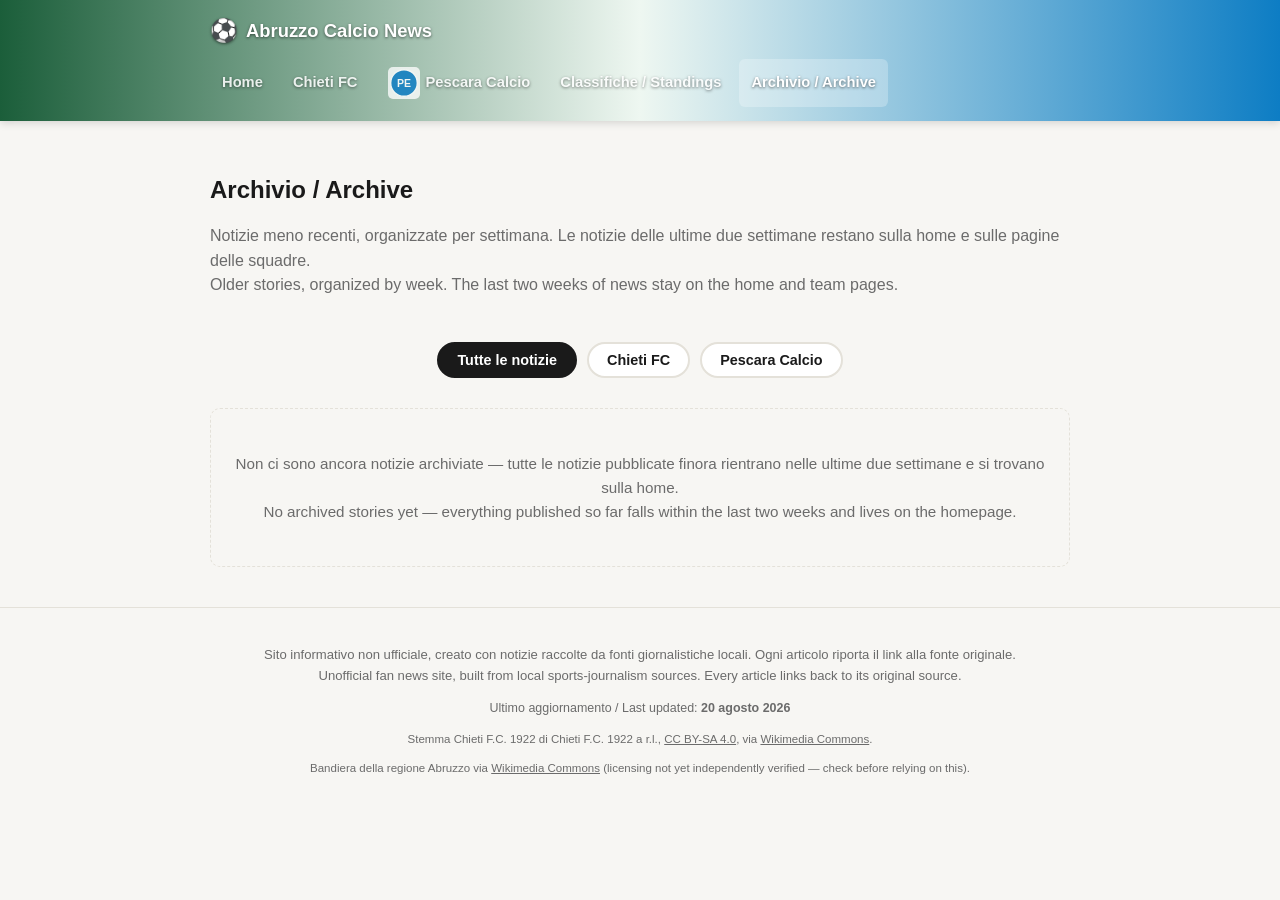
==== archive.html @ 76864f86 "Add files via upload" ====
<!DOCTYPE html>
<html lang="it" translate="no">
<head>
<meta name="google" content="notranslate">
<meta charset="UTF-8">
<meta name="viewport" content="width=device-width, initial-scale=1.0">
<title>Archivio / Archive | Abruzzo Calcio News</title>
<meta name="description" content="Notizie meno recenti su Chieti FC e Pescara Calcio, archiviate per settimana.">
<link rel="stylesheet" href="assets/style.css?v=4">
</head>
<body>

<header class="site-header">
  <img src="https://commons.wikimedia.org/wiki/Special:FilePath/Flag_of_Abruzzo.svg?width=200" alt="" class="header-map" onerror="this.remove()">
  <div class="container header-inner">
    <a href="index.html" class="logo">
      <span class="logo-badge">⚽</span>
      <span class="logo-text">Abruzzo Calcio News</span>
    </a>
    <nav class="main-nav">
      <a href="index.html" class="nav-link">Home</a>
      <a href="chieti.html" class="nav-link"><img src="https://commons.wikimedia.org/wiki/Special:FilePath/Chietifc1922.png" alt="" class="nav-crest" onerror="this.remove()">Chieti FC</a>
      <a href="pescara.html" class="nav-link"><img src="assets/pescara-badge.svg" alt="" class="nav-crest">Pescara Calcio</a>
      <a href="standings.html" class="nav-link">Classifiche / Standings</a>
      <a href="archive.html" class="nav-link active">Archivio / Archive</a>
    </nav>
  </div>
</header>

<main class="container">

  <section class="page-intro">
    <h1>Archivio / Archive</h1>
    <p>Notizie meno recenti, organizzate per settimana. Le notizie delle ultime due settimane restano sulla home e sulle pagine delle squadre.<br>
    Older stories, organized by week. The last two weeks of news stay on the home and team pages.</p>
  </section>

  <section class="filters" aria-label="Filtra notizie per squadra">
    <button class="filter-btn active" data-filter="all">Tutte le notizie</button>
    <button class="filter-btn" data-filter="chieti">Chieti FC</button>
    <button class="filter-btn" data-filter="pescara">Pescara Calcio</button>
  </section>

  <!--
    ARCHIVE STRUCTURE FOR FUTURE UPDATES:
    Wrap each week's stories in a block like this, newest week first:

    <section class="archive-week">
      <h2 class="archive-week-title">Settimana dell'11 – 17 agosto 2026 / Week of Aug 11–17, 2026</h2>
      <div class="news-feed">
        ... <article class="news-card" data-team="..."> blocks, same format as index.html ...
      </div>
    </section>

    Move an article here (from index.html / chieti.html / pescara.html) once it's more than
    ~2 weeks old, grouping it under the Mon–Sun week it was originally posted in.
  -->

  <div class="archive-empty" id="archive-empty">
    <p>Non ci sono ancora notizie archiviate — tutte le notizie pubblicate finora rientrano nelle ultime due settimane e si trovano sulla home.<br>
    No archived stories yet — everything published so far falls within the last two weeks and lives on the homepage.</p>
  </div>

</main>

<footer class="site-footer">
  <div class="container">
    <p>Sito informativo non ufficiale, creato con notizie raccolte da fonti giornalistiche locali. Ogni articolo riporta il link alla fonte originale.<br>
    Unofficial fan news site, built from local sports-journalism sources. Every article links back to its original source.</p>
    <p class="footer-updated">Ultimo aggiornamento / Last updated: <strong>20 agosto 2026</strong></p>
    <p class="footer-credit">Stemma Chieti F.C. 1922 di Chieti F.C. 1922 a r.l., <a href="https://creativecommons.org/licenses/by-sa/4.0/" target="_blank" rel="noopener">CC BY-SA 4.0</a>, via <a href="https://commons.wikimedia.org/wiki/File:Chietifc1922.png" target="_blank" rel="noopener">Wikimedia Commons</a>.</p>
    <p class="footer-credit">Bandiera della regione Abruzzo via <a href="https://commons.wikimedia.org/wiki/File:Flag_of_Abruzzo.svg" target="_blank" rel="noopener">Wikimedia Commons</a> (licensing not yet independently verified — check before relying on this).</p>
  </div>
</footer>

<script src="assets/script.js?v=4"></script>
</body>
</html>
---- assets/style.css ----
:root {
  --chieti: #1b5e3a;       /* neroverde: Chieti FC's official green */
  --chieti-dark: #14161a;  /* neroverde: Chieti FC's official black */
  --pescara: #0d7dc4;      /* biancazzurro: Pescara's official sky blue */
  --ink: #1a1a1a;
  --muted: #6b6b6b;
  --bg: #f7f6f3;
  --card-bg: #ffffff;
  --border: #e4e1d9;
  --accent: #b8860b;       /* neutral site accent, distinct from both club colors */
}

* { box-sizing: border-box; }

body {
  margin: 0;
  font-family: "Segoe UI", Roboto, Helvetica, Arial, sans-serif;
  background: var(--bg);
  color: var(--ink);
  line-height: 1.55;
}

.container {
  max-width: 900px;
  margin: 0 auto;
  padding: 0 20px;
}

.site-header {
  background: linear-gradient(90deg, var(--chieti) 0%, #eef7f1 50%, var(--pescara) 100%);
  color: #fff;
  position: sticky;
  top: 0;
  z-index: 10;
  box-shadow: 0 2px 8px rgba(0,0,0,0.15);
  overflow: hidden;
  isolation: isolate;
}

.header-map {
  position: absolute;
  top: 50%;
  right: 24px;
  transform: translateY(-50%);
  height: 44px;
  width: auto;
  opacity: 0.85;
  border-radius: 3px;
  box-shadow: 0 0 0 1px rgba(255, 255, 255, 0.4);
  pointer-events: none;
  z-index: -1;
}

.logo, .main-nav, .nav-link, .logo-text {
  text-shadow: 0 1px 3px rgba(0, 0, 0, 0.55);
}

.header-inner {
  display: flex;
  align-items: center;
  justify-content: space-between;
  flex-wrap: wrap;
  padding: 14px 20px;
  gap: 10px;
}

.logo {
  display: flex;
  align-items: center;
  gap: 8px;
  color: #fff;
  text-decoration: none;
  font-weight: 700;
  font-size: 1.15rem;
}

.logo-badge { font-size: 1.4rem; }

.main-nav {
  display: flex;
  gap: 6px;
  flex-wrap: wrap;
}

.nav-link {
  display: inline-flex;
  align-items: center;
  gap: 6px;
  color: #fff;
  text-decoration: none;
  padding: 8px 12px;
  border-radius: 6px;
  font-size: 0.92rem;
  font-weight: 600;
  opacity: 0.85;
  transition: background 0.15s, opacity 0.15s;
}

.nav-crest {
  width: 32px;
  height: 32px;
  object-fit: contain;
  border-radius: 5px;
  background: rgba(255, 255, 255, 0.9);
  padding: 2px;
}

.nav-link:hover { background: rgba(255,255,255,0.15); opacity: 1; }
.nav-link.active { background: rgba(255,255,255,0.25); opacity: 1; }

.hero {
  padding: 36px 0 12px;
  text-align: center;
}

.hero h1 {
  font-size: 1.9rem;
  margin-bottom: 8px;
}

.hero-sub {
  color: var(--muted);
  max-width: 640px;
  margin: 0 auto;
  font-size: 0.98rem;
}

.filters {
  display: flex;
  gap: 10px;
  justify-content: center;
  margin: 22px 0 30px;
  flex-wrap: wrap;
}

.filter-btn {
  border: 2px solid var(--border);
  background: #fff;
  padding: 8px 18px;
  border-radius: 999px;
  cursor: pointer;
  font-weight: 600;
  font-size: 0.9rem;
  color: var(--ink);
  transition: all 0.15s;
}

.filter-btn:hover { border-color: var(--accent); }

.filter-btn.active {
  background: var(--ink);
  border-color: var(--ink);
  color: #fff;
}

.news-feed {
  display: flex;
  flex-direction: column;
  gap: 22px;
  padding-bottom: 50px;
}

.news-card {
  background: var(--card-bg);
  border: 1px solid var(--border);
  border-radius: 10px;
  padding: 22px 24px;
  box-shadow: 0 1px 3px rgba(0,0,0,0.04);
}

.news-card.hidden { display: none; }

.news-meta {
  display: flex;
  align-items: center;
  gap: 12px;
  margin-bottom: 10px;
  flex-wrap: wrap;
}

.news-date {
  font-size: 0.85rem;
  font-weight: 700;
  color: var(--accent);
  text-decoration: none;
  border-bottom: 1px dashed var(--accent);
}

.news-date:hover { color: #8a6508; }

.team-tag {
  font-size: 0.72rem;
  font-weight: 700;
  text-transform: uppercase;
  letter-spacing: 0.04em;
  padding: 3px 10px;
  border-radius: 999px;
  color: #fff;
}

/* Chieti FC's official colors are neroverde (black + green) */
.team-chieti { background: var(--chieti); box-shadow: inset 0 -2px 0 var(--chieti-dark); }
/* Pescara's official colors are biancazzurro (white + sky blue) */
.team-pescara { background: var(--pescara); box-shadow: inset 0 -2px 0 #ffffff; }

.news-title {
  font-size: 1.15rem;
  margin: 0 0 4px;
}

.news-title-en {
  font-size: 0.92rem;
  font-style: italic;
  color: var(--muted);
  margin: 0 0 14px;
}

.news-lang {
  display: grid;
  grid-template-columns: 1fr;
  gap: 14px;
}

.lang-block {
  border-left: 3px solid var(--border);
  padding-left: 12px;
}

.lang-label {
  display: block;
  font-size: 0.78rem;
  font-weight: 700;
  color: var(--muted);
  margin-bottom: 4px;
  text-transform: uppercase;
  letter-spacing: 0.03em;
}

.lang-block p { margin: 0; font-size: 0.96rem; }

.source-link {
  display: inline-block;
  margin-top: 14px;
  font-size: 0.82rem;
  color: var(--muted);
  text-decoration: none;
}

.source-link:hover { color: var(--ink); text-decoration: underline; }

.page-intro {
  padding: 30px 0 6px;
}

.page-intro h1 { margin-bottom: 6px; }
.page-intro p { color: var(--muted); }

.standings-section {
  background: #fff;
  border: 1px solid var(--border);
  border-radius: 10px;
  padding: 24px;
  margin: 26px 0;
}

.standings-section h2 {
  margin-top: 0;
  display: flex;
  align-items: center;
  gap: 10px;
}

.status-badge {
  display: inline-block;
  font-size: 0.72rem;
  font-weight: 700;
  text-transform: uppercase;
  padding: 3px 10px;
  border-radius: 999px;
  background: #fde9a8;
  color: #6b5300;
}

.standings-table {
  width: 100%;
  border-collapse: collapse;
  margin-top: 14px;
  font-size: 0.9rem;
}

.standings-table th, .standings-table td {
  padding: 8px 10px;
  border-bottom: 1px solid var(--border);
  text-align: left;
}

.standings-table th { color: var(--muted); font-weight: 700; font-size: 0.8rem; text-transform: uppercase; }

.external-links {
  margin-top: 16px;
  display: flex;
  gap: 12px;
  flex-wrap: wrap;
}

.btn-link {
  display: inline-block;
  padding: 9px 16px;
  border-radius: 6px;
  background: var(--ink);
  color: #fff;
  text-decoration: none;
  font-size: 0.88rem;
  font-weight: 600;
}

.btn-link:hover { opacity: 0.85; }

.site-footer {
  border-top: 1px solid var(--border);
  padding: 24px 0 40px;
  color: var(--muted);
  font-size: 0.82rem;
  text-align: center;
}

.footer-updated { margin-top: 8px; font-size: 0.78rem; }
.footer-credit { margin-top: 4px; font-size: 0.72rem; }
.footer-credit a { color: var(--muted); }

@media (min-width: 640px) {
  .news-lang { grid-template-columns: 1fr 1fr; }
}

/* Subtle team-color diagonal stripes on each club's dedicated page */
body.chieti-page {
  background-color: var(--bg);
  background-image: repeating-linear-gradient(
    135deg,
    rgba(27, 94, 58, 0.28) 0px,
    rgba(27, 94, 58, 0.28) 26px,
    rgba(20, 22, 26, 0.16) 26px,
    rgba(20, 22, 26, 0.16) 52px
  );
}

body.pescara-page {
  background-color: var(--bg);
  background-image: repeating-linear-gradient(
    135deg,
    rgba(13, 125, 196, 0.13) 0px,
    rgba(13, 125, 196, 0.13) 26px,
    rgba(255, 255, 255, 0.9) 26px,
    rgba(255, 255, 255, 0.9) 52px
  );
}

.archive-week {
  margin-bottom: 34px;
}

.archive-week-title {
  font-size: 1.05rem;
  font-weight: 700;
  color: var(--ink);
  border-bottom: 2px solid var(--border);
  padding-bottom: 8px;
  margin: 0 0 18px;
}

.archive-empty {
  border: 1px dashed var(--border);
  border-radius: 10px;
  padding: 28px 24px;
  color: var(--muted);
  text-align: center;
  font-size: 0.95rem;
  margin-bottom: 40px;
}
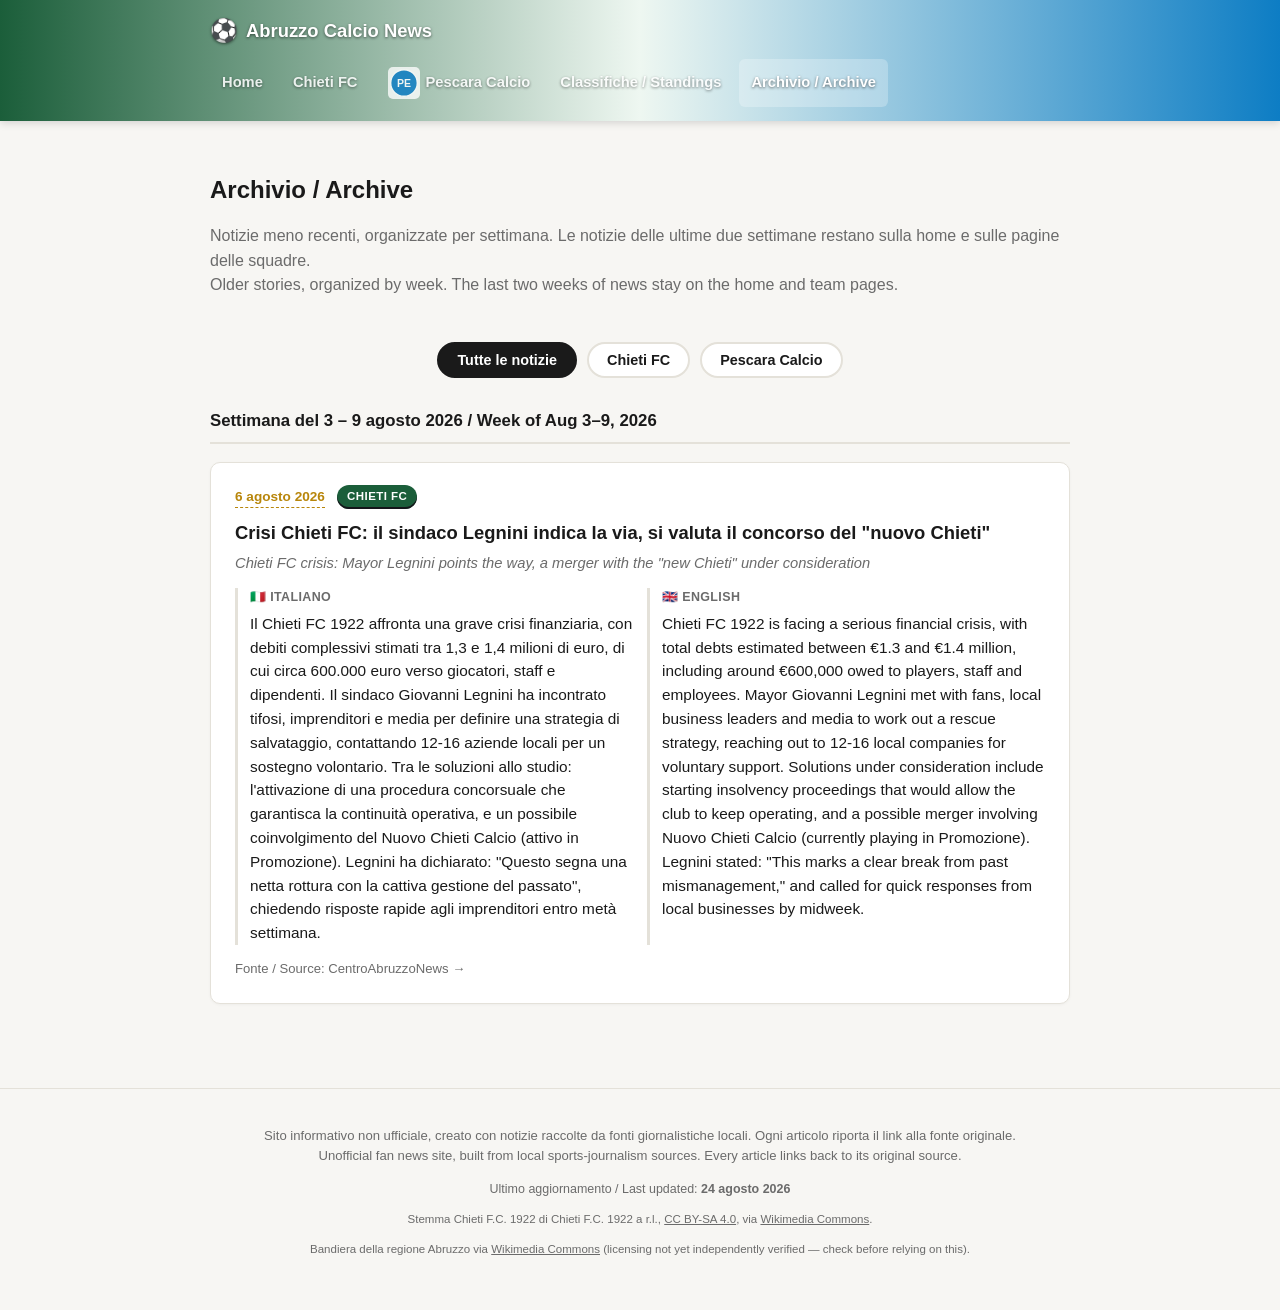
==== commit a211d8ab: "Add files via upload" ====
--- a/archive.html
+++ b/archive.html
@@ -56,10 +56,33 @@
     ~2 weeks old, grouping it under the Mon–Sun week it was originally posted in.
   -->
 
-  <div class="archive-empty" id="archive-empty">
-    <p>Non ci sono ancora notizie archiviate — tutte le notizie pubblicate finora rientrano nelle ultime due settimane e si trovano sulla home.<br>
-    No archived stories yet — everything published so far falls within the last two weeks and lives on the homepage.</p>
-  </div>
+  <section class="archive-week">
+    <h2 class="archive-week-title">Settimana del 3 – 9 agosto 2026 / Week of Aug 3–9, 2026</h2>
+    <div class="news-feed">
+
+    <!-- CHIETI: crisis / mayor -->
+    <article class="news-card" data-team="chieti">
+      <div class="news-meta">
+        <a class="news-date" href="https://www.centroabruzzonews.com/2026/08/chieti-fc-il-sindaco-legnini-indica-la.html" target="_blank" rel="noopener">6 agosto 2026</a>
+        <span class="team-tag team-chieti">Chieti FC</span>
+      </div>
+      <h2 class="news-title">Crisi Chieti FC: il sindaco Legnini indica la via, si valuta il concorso del "nuovo Chieti"</h2>
+      <p class="news-title-en">Chieti FC crisis: Mayor Legnini points the way, a merger with the "new Chieti" under consideration</p>
+      <div class="news-lang">
+        <div class="lang-block">
+          <span class="lang-label">🇮🇹 Italiano</span>
+          <p>Il Chieti FC 1922 affronta una grave crisi finanziaria, con debiti complessivi stimati tra 1,3 e 1,4 milioni di euro, di cui circa 600.000 euro verso giocatori, staff e dipendenti. Il sindaco Giovanni Legnini ha incontrato tifosi, imprenditori e media per definire una strategia di salvataggio, contattando 12-16 aziende locali per un sostegno volontario. Tra le soluzioni allo studio: l'attivazione di una procedura concorsuale che garantisca la continuità operativa, e un possibile coinvolgimento del Nuovo Chieti Calcio (attivo in Promozione). Legnini ha dichiarato: "Questo segna una netta rottura con la cattiva gestione del passato", chiedendo risposte rapide agli imprenditori entro metà settimana.</p>
+        </div>
+        <div class="lang-block">
+          <span class="lang-label">🇬🇧 English</span>
+          <p>Chieti FC 1922 is facing a serious financial crisis, with total debts estimated between €1.3 and €1.4 million, including around €600,000 owed to players, staff and employees. Mayor Giovanni Legnini met with fans, local business leaders and media to work out a rescue strategy, reaching out to 12-16 local companies for voluntary support. Solutions under consideration include starting insolvency proceedings that would allow the club to keep operating, and a possible merger involving Nuovo Chieti Calcio (currently playing in Promozione). Legnini stated: "This marks a clear break from past mismanagement," and called for quick responses from local businesses by midweek.</p>
+        </div>
+      </div>
+      <a class="source-link" href="https://www.centroabruzzonews.com/2026/08/chieti-fc-il-sindaco-legnini-indica-la.html" target="_blank" rel="noopener">Fonte / Source: CentroAbruzzoNews →</a>
+    </article>
+
+    </div>
+  </section>
 
 </main>
 
@@ -67,7 +90,7 @@
   <div class="container">
     <p>Sito informativo non ufficiale, creato con notizie raccolte da fonti giornalistiche locali. Ogni articolo riporta il link alla fonte originale.<br>
     Unofficial fan news site, built from local sports-journalism sources. Every article links back to its original source.</p>
-    <p class="footer-updated">Ultimo aggiornamento / Last updated: <strong>20 agosto 2026</strong></p>
+    <p class="footer-updated">Ultimo aggiornamento / Last updated: <strong>24 agosto 2026</strong></p>
     <p class="footer-credit">Stemma Chieti F.C. 1922 di Chieti F.C. 1922 a r.l., <a href="https://creativecommons.org/licenses/by-sa/4.0/" target="_blank" rel="noopener">CC BY-SA 4.0</a>, via <a href="https://commons.wikimedia.org/wiki/File:Chietifc1922.png" target="_blank" rel="noopener">Wikimedia Commons</a>.</p>
     <p class="footer-credit">Bandiera della regione Abruzzo via <a href="https://commons.wikimedia.org/wiki/File:Flag_of_Abruzzo.svg" target="_blank" rel="noopener">Wikimedia Commons</a> (licensing not yet independently verified — check before relying on this).</p>
   </div>
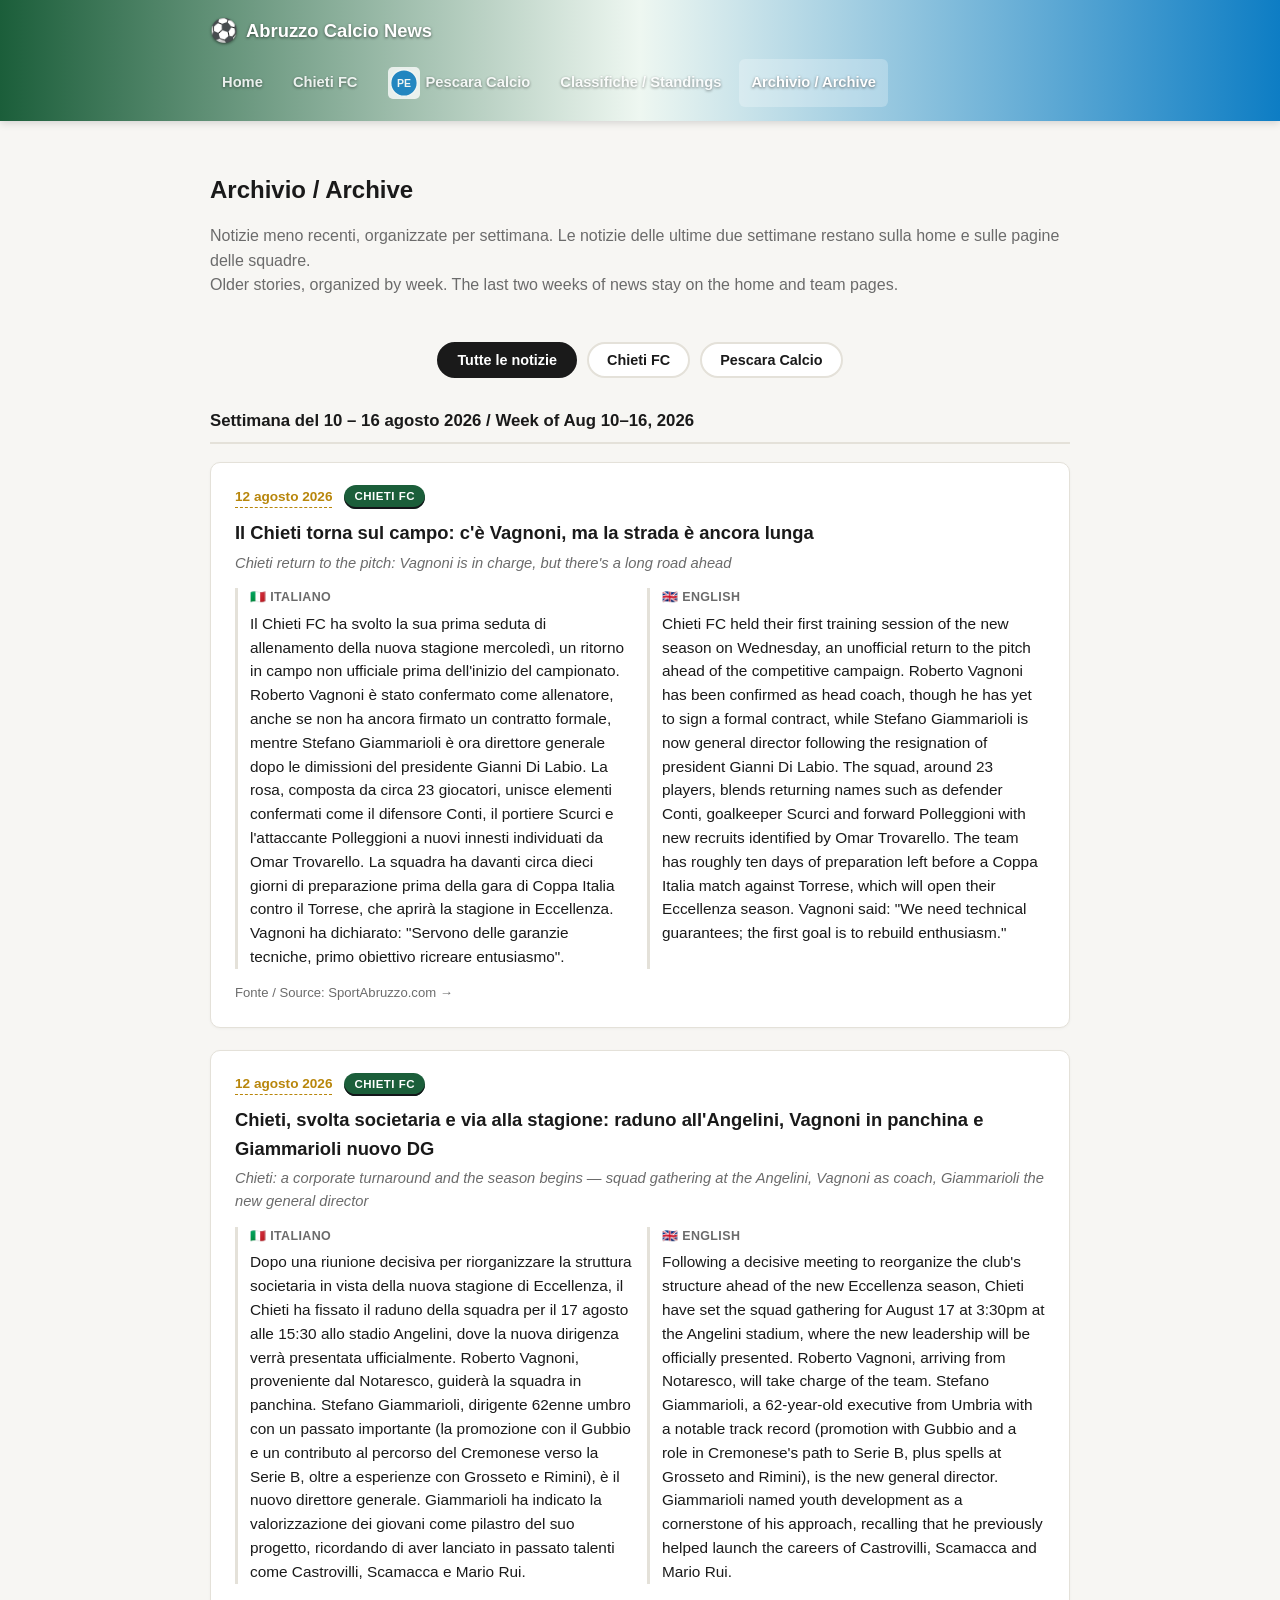
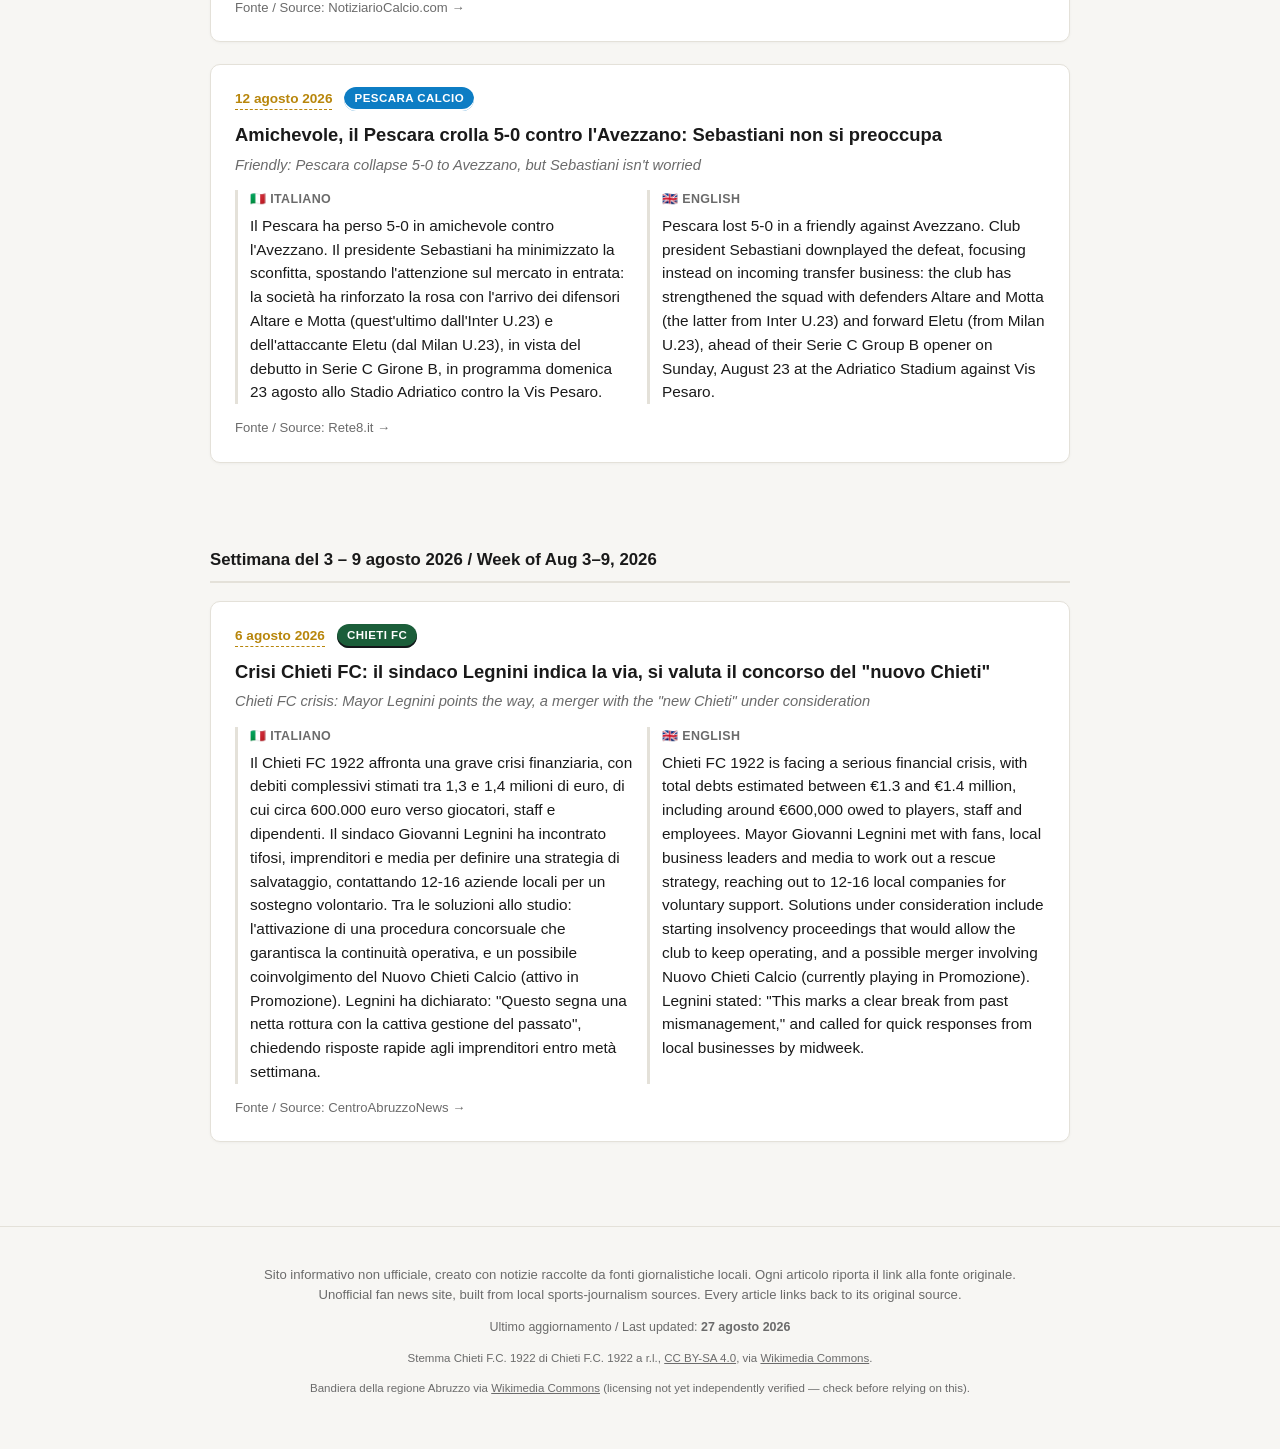
==== commit bd862db6: "Add files via upload" ====
--- a/archive.html
+++ b/archive.html
@@ -57,6 +57,76 @@
   -->
 
   <section class="archive-week">
+    <h2 class="archive-week-title">Settimana del 10 – 16 agosto 2026 / Week of Aug 10–16, 2026</h2>
+    <div class="news-feed">
+
+    <!-- CHIETI: return to training -->
+    <article class="news-card" data-team="chieti">
+      <div class="news-meta">
+        <a class="news-date" href="https://www.sportabruzzo.com/2026/08/il-chieti-torna-sul-campo-ce-vagnoni-ma-la-strada-e-ancora-lunga/" target="_blank" rel="noopener">12 agosto 2026</a>
+        <span class="team-tag team-chieti">Chieti FC</span>
+      </div>
+      <h2 class="news-title">Il Chieti torna sul campo: c'è Vagnoni, ma la strada è ancora lunga</h2>
+      <p class="news-title-en">Chieti return to the pitch: Vagnoni is in charge, but there's a long road ahead</p>
+      <div class="news-lang">
+        <div class="lang-block">
+          <span class="lang-label">🇮🇹 Italiano</span>
+          <p>Il Chieti FC ha svolto la sua prima seduta di allenamento della nuova stagione mercoledì, un ritorno in campo non ufficiale prima dell'inizio del campionato. Roberto Vagnoni è stato confermato come allenatore, anche se non ha ancora firmato un contratto formale, mentre Stefano Giammarioli è ora direttore generale dopo le dimissioni del presidente Gianni Di Labio. La rosa, composta da circa 23 giocatori, unisce elementi confermati come il difensore Conti, il portiere Scurci e l'attaccante Polleggioni a nuovi innesti individuati da Omar Trovarello. La squadra ha davanti circa dieci giorni di preparazione prima della gara di Coppa Italia contro il Torrese, che aprirà la stagione in Eccellenza. Vagnoni ha dichiarato: "Servono delle garanzie tecniche, primo obiettivo ricreare entusiasmo".</p>
+        </div>
+        <div class="lang-block">
+          <span class="lang-label">🇬🇧 English</span>
+          <p>Chieti FC held their first training session of the new season on Wednesday, an unofficial return to the pitch ahead of the competitive campaign. Roberto Vagnoni has been confirmed as head coach, though he has yet to sign a formal contract, while Stefano Giammarioli is now general director following the resignation of president Gianni Di Labio. The squad, around 23 players, blends returning names such as defender Conti, goalkeeper Scurci and forward Polleggioni with new recruits identified by Omar Trovarello. The team has roughly ten days of preparation left before a Coppa Italia match against Torrese, which will open their Eccellenza season. Vagnoni said: "We need technical guarantees; the first goal is to rebuild enthusiasm."</p>
+        </div>
+      </div>
+      <a class="source-link" href="https://www.sportabruzzo.com/2026/08/il-chieti-torna-sul-campo-ce-vagnoni-ma-la-strada-e-ancora-lunga/" target="_blank" rel="noopener">Fonte / Source: SportAbruzzo.com →</a>
+    </article>
+
+    <!-- CHIETI: raduno / new leadership -->
+    <article class="news-card" data-team="chieti">
+      <div class="news-meta">
+        <a class="news-date" href="https://www.notiziariocalcio.com/eccellenza/chieti-svolta-societaria-via-stagione-raduno-angelini-vagnoni-panchina-giammarioli-dg-374730" target="_blank" rel="noopener">12 agosto 2026</a>
+        <span class="team-tag team-chieti">Chieti FC</span>
+      </div>
+      <h2 class="news-title">Chieti, svolta societaria e via alla stagione: raduno all'Angelini, Vagnoni in panchina e Giammarioli nuovo DG</h2>
+      <p class="news-title-en">Chieti: a corporate turnaround and the season begins — squad gathering at the Angelini, Vagnoni as coach, Giammarioli the new general director</p>
+      <div class="news-lang">
+        <div class="lang-block">
+          <span class="lang-label">🇮🇹 Italiano</span>
+          <p>Dopo una riunione decisiva per riorganizzare la struttura societaria in vista della nuova stagione di Eccellenza, il Chieti ha fissato il raduno della squadra per il 17 agosto alle 15:30 allo stadio Angelini, dove la nuova dirigenza verrà presentata ufficialmente. Roberto Vagnoni, proveniente dal Notaresco, guiderà la squadra in panchina. Stefano Giammarioli, dirigente 62enne umbro con un passato importante (la promozione con il Gubbio e un contributo al percorso del Cremonese verso la Serie B, oltre a esperienze con Grosseto e Rimini), è il nuovo direttore generale. Giammarioli ha indicato la valorizzazione dei giovani come pilastro del suo progetto, ricordando di aver lanciato in passato talenti come Castrovilli, Scamacca e Mario Rui.</p>
+        </div>
+        <div class="lang-block">
+          <span class="lang-label">🇬🇧 English</span>
+          <p>Following a decisive meeting to reorganize the club's structure ahead of the new Eccellenza season, Chieti have set the squad gathering for August 17 at 3:30pm at the Angelini stadium, where the new leadership will be officially presented. Roberto Vagnoni, arriving from Notaresco, will take charge of the team. Stefano Giammarioli, a 62-year-old executive from Umbria with a notable track record (promotion with Gubbio and a role in Cremonese's path to Serie B, plus spells at Grosseto and Rimini), is the new general director. Giammarioli named youth development as a cornerstone of his approach, recalling that he previously helped launch the careers of Castrovilli, Scamacca and Mario Rui.</p>
+        </div>
+      </div>
+      <a class="source-link" href="https://www.notiziariocalcio.com/eccellenza/chieti-svolta-societaria-via-stagione-raduno-angelini-vagnoni-panchina-giammarioli-dg-374730" target="_blank" rel="noopener">Fonte / Source: NotiziarioCalcio.com →</a>
+    </article>
+
+    <!-- PESCARA: friendly loss vs Avezzano + mercato -->
+    <article class="news-card" data-team="pescara">
+      <div class="news-meta">
+        <a class="news-date" href="https://www.rete8.it/pescara-calcio/pescara-calcio-il-calendario-delle-amichevoli/" target="_blank" rel="noopener">12 agosto 2026</a>
+        <span class="team-tag team-pescara">Pescara Calcio</span>
+      </div>
+      <h2 class="news-title">Amichevole, il Pescara crolla 5-0 contro l'Avezzano: Sebastiani non si preoccupa</h2>
+      <p class="news-title-en">Friendly: Pescara collapse 5-0 to Avezzano, but Sebastiani isn't worried</p>
+      <div class="news-lang">
+        <div class="lang-block">
+          <span class="lang-label">🇮🇹 Italiano</span>
+          <p>Il Pescara ha perso 5-0 in amichevole contro l'Avezzano. Il presidente Sebastiani ha minimizzato la sconfitta, spostando l'attenzione sul mercato in entrata: la società ha rinforzato la rosa con l'arrivo dei difensori Altare e Motta (quest'ultimo dall'Inter U.23) e dell'attaccante Eletu (dal Milan U.23), in vista del debutto in Serie C Girone B, in programma domenica 23 agosto allo Stadio Adriatico contro la Vis Pesaro.</p>
+        </div>
+        <div class="lang-block">
+          <span class="lang-label">🇬🇧 English</span>
+          <p>Pescara lost 5-0 in a friendly against Avezzano. Club president Sebastiani downplayed the defeat, focusing instead on incoming transfer business: the club has strengthened the squad with defenders Altare and Motta (the latter from Inter U.23) and forward Eletu (from Milan U.23), ahead of their Serie C Group B opener on Sunday, August 23 at the Adriatico Stadium against Vis Pesaro.</p>
+        </div>
+      </div>
+      <a class="source-link" href="https://www.rete8.it/pescara-calcio/pescara-calcio-il-calendario-delle-amichevoli/" target="_blank" rel="noopener">Fonte / Source: Rete8.it →</a>
+    </article>
+
+    </div>
+  </section>
+
+  <section class="archive-week">
     <h2 class="archive-week-title">Settimana del 3 – 9 agosto 2026 / Week of Aug 3–9, 2026</h2>
     <div class="news-feed">
 
@@ -90,7 +160,7 @@
   <div class="container">
     <p>Sito informativo non ufficiale, creato con notizie raccolte da fonti giornalistiche locali. Ogni articolo riporta il link alla fonte originale.<br>
     Unofficial fan news site, built from local sports-journalism sources. Every article links back to its original source.</p>
-    <p class="footer-updated">Ultimo aggiornamento / Last updated: <strong>24 agosto 2026</strong></p>
+    <p class="footer-updated">Ultimo aggiornamento / Last updated: <strong>27 agosto 2026</strong></p>
     <p class="footer-credit">Stemma Chieti F.C. 1922 di Chieti F.C. 1922 a r.l., <a href="https://creativecommons.org/licenses/by-sa/4.0/" target="_blank" rel="noopener">CC BY-SA 4.0</a>, via <a href="https://commons.wikimedia.org/wiki/File:Chietifc1922.png" target="_blank" rel="noopener">Wikimedia Commons</a>.</p>
     <p class="footer-credit">Bandiera della regione Abruzzo via <a href="https://commons.wikimedia.org/wiki/File:Flag_of_Abruzzo.svg" target="_blank" rel="noopener">Wikimedia Commons</a> (licensing not yet independently verified — check before relying on this).</p>
   </div>
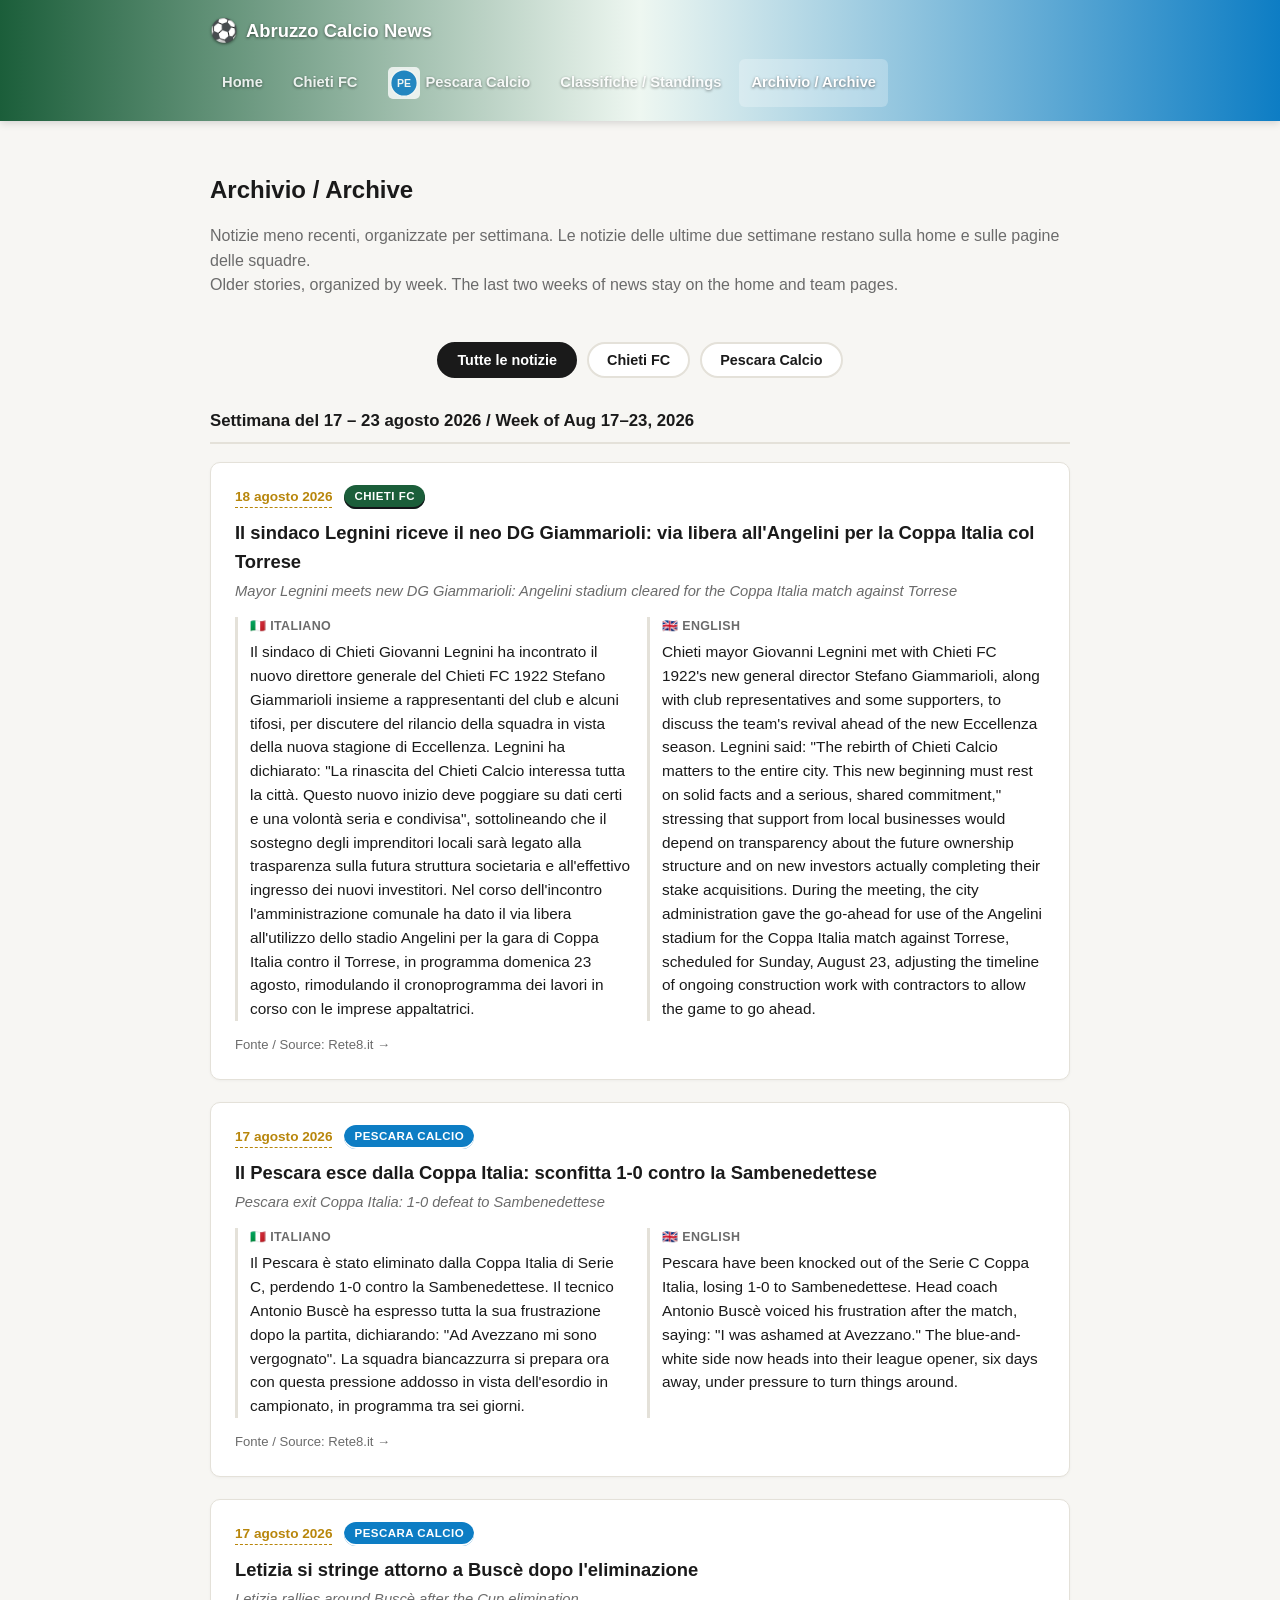
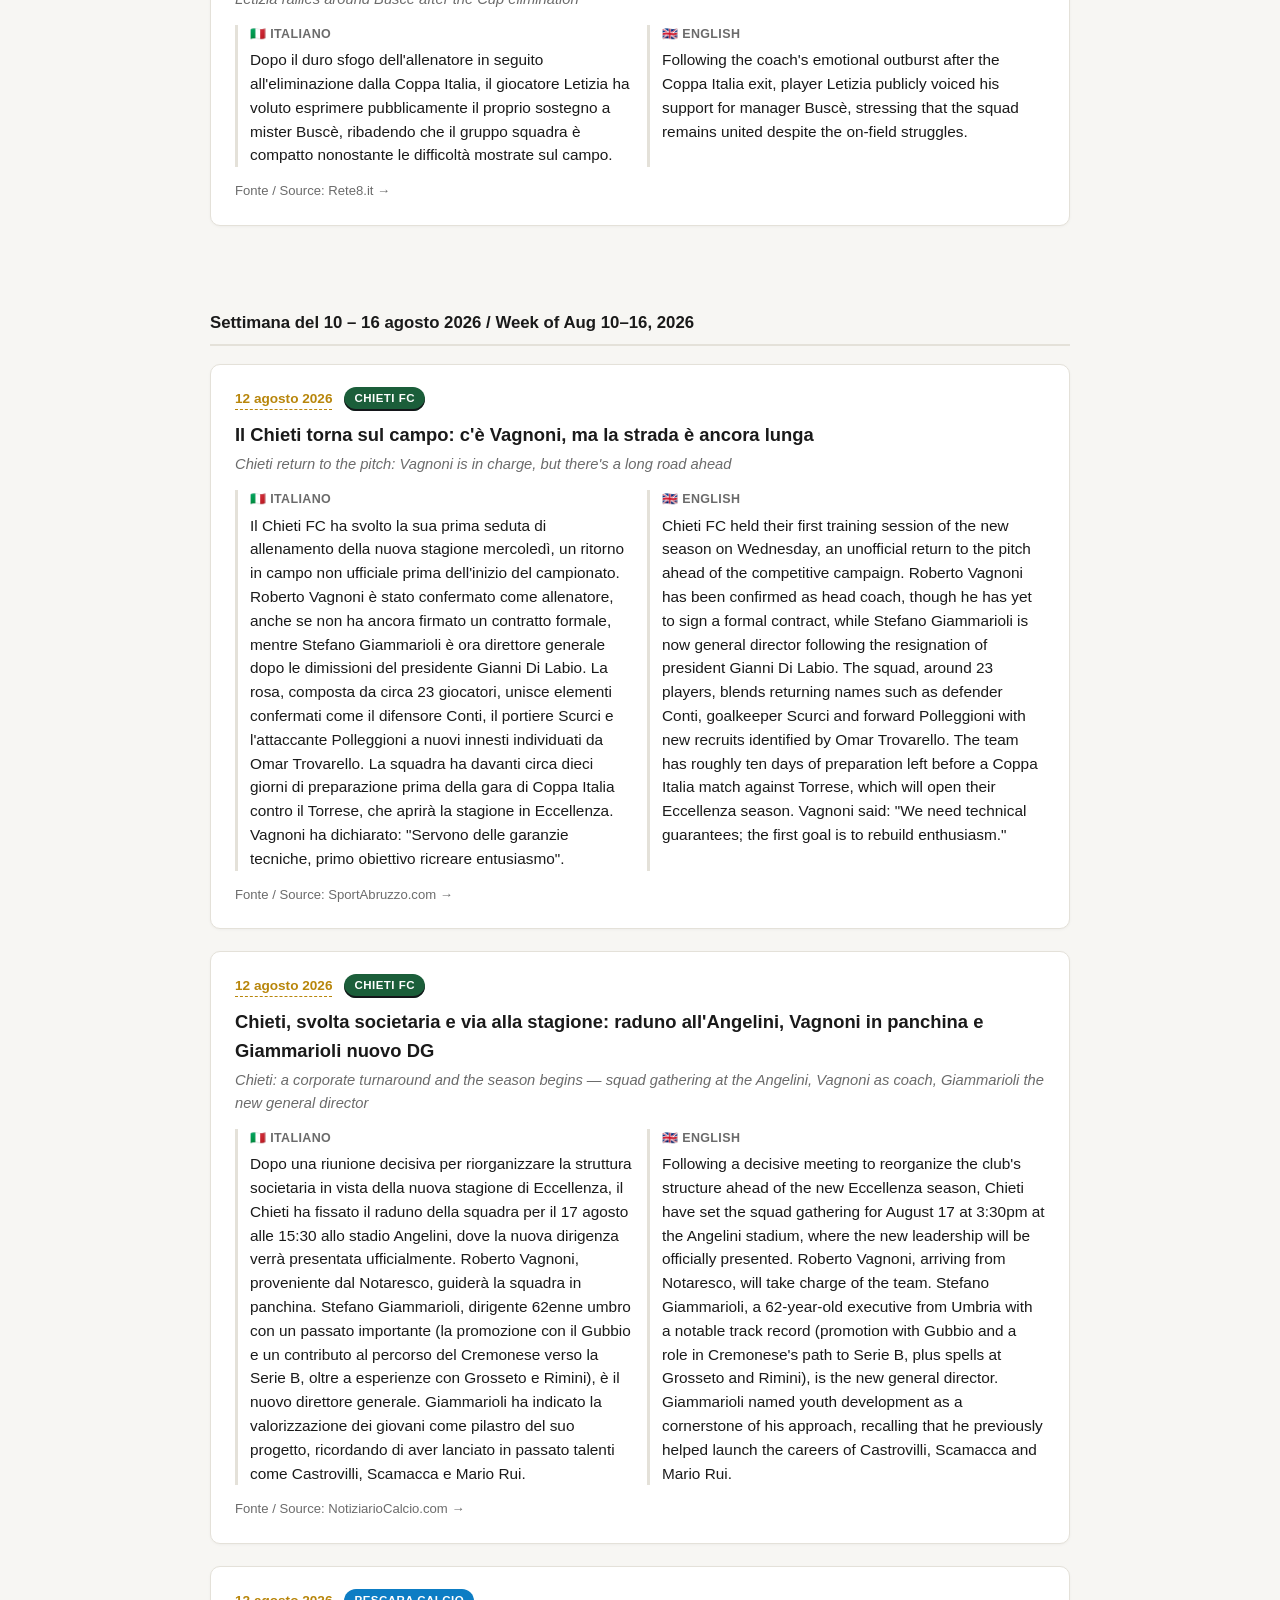
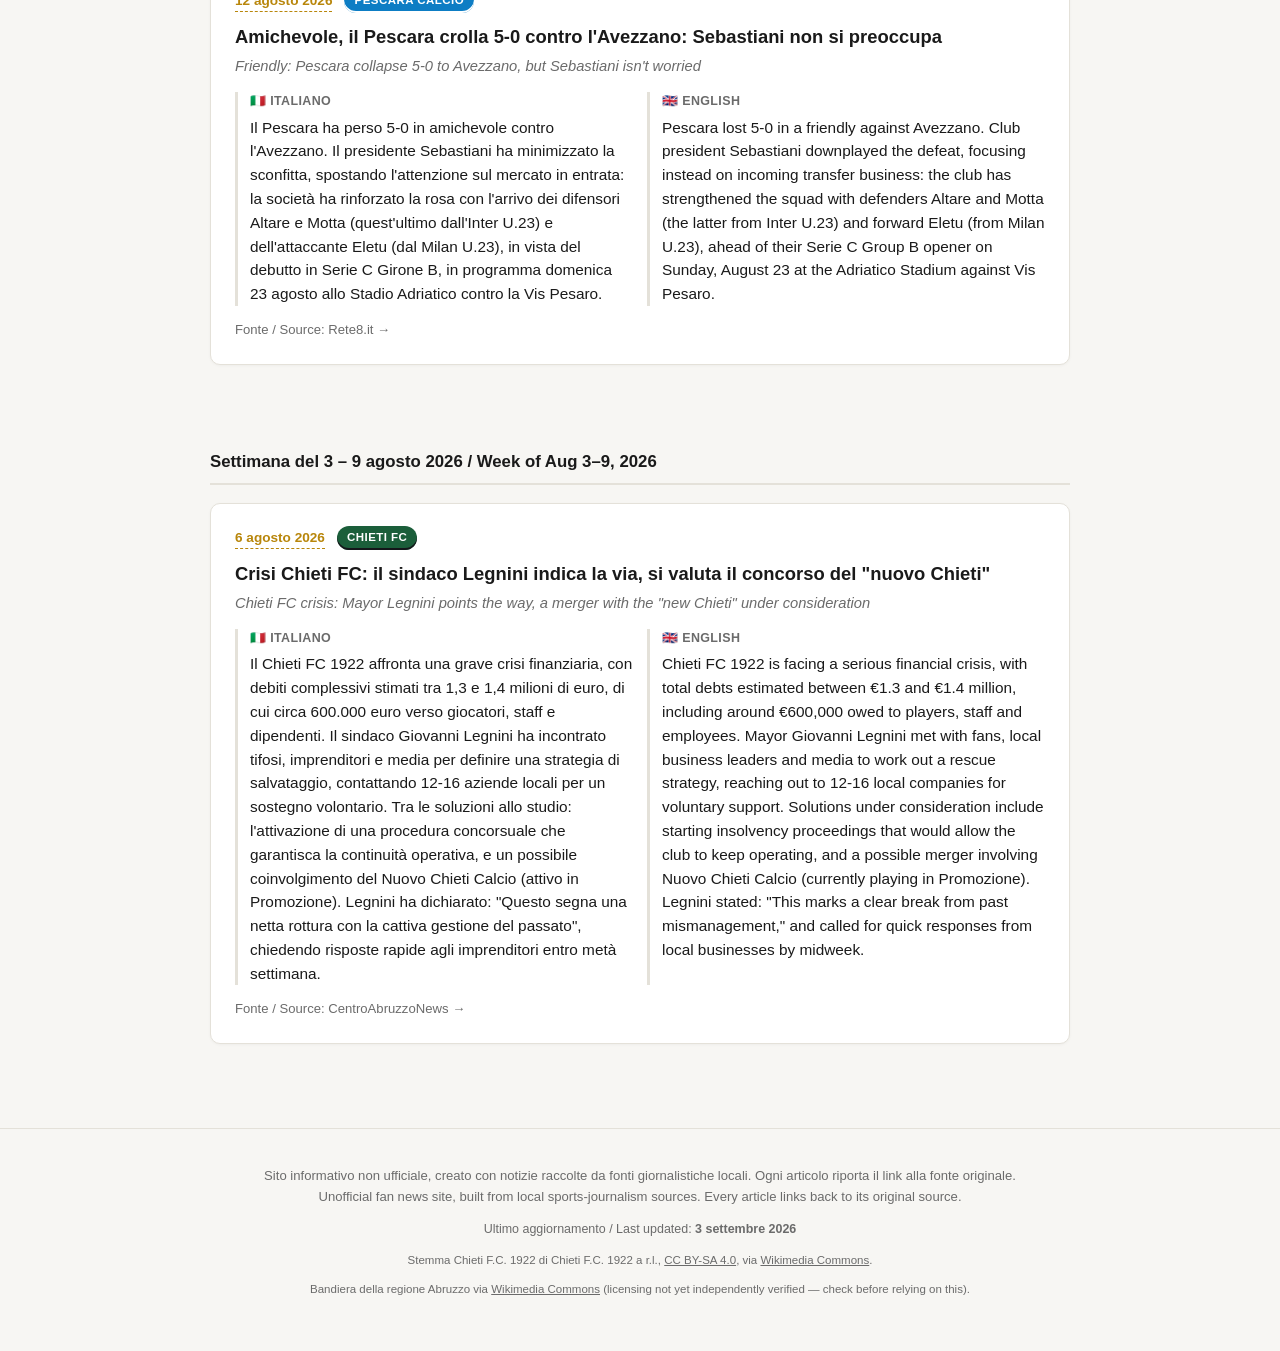
==== commit 176f0b71: "Add files via upload" ====
--- a/archive.html
+++ b/archive.html
@@ -57,6 +57,76 @@
   -->
 
   <section class="archive-week">
+    <h2 class="archive-week-title">Settimana del 17 – 23 agosto 2026 / Week of Aug 17–23, 2026</h2>
+    <div class="news-feed">
+
+    <!-- CHIETI: Legnini meets Giammarioli, Angelini stadium approved for Torrese -->
+    <article class="news-card" data-team="chieti">
+      <div class="news-meta">
+        <a class="news-date" href="https://www.rete8.it/sport/chieti-calcio-1922-fc-il-dg-giammarioli-ricevuto-dal-sindaco-legnini/" target="_blank" rel="noopener">18 agosto 2026</a>
+        <span class="team-tag team-chieti">Chieti FC</span>
+      </div>
+      <h2 class="news-title">Il sindaco Legnini riceve il neo DG Giammarioli: via libera all'Angelini per la Coppa Italia col Torrese</h2>
+      <p class="news-title-en">Mayor Legnini meets new DG Giammarioli: Angelini stadium cleared for the Coppa Italia match against Torrese</p>
+      <div class="news-lang">
+        <div class="lang-block">
+          <span class="lang-label">🇮🇹 Italiano</span>
+          <p>Il sindaco di Chieti Giovanni Legnini ha incontrato il nuovo direttore generale del Chieti FC 1922 Stefano Giammarioli insieme a rappresentanti del club e alcuni tifosi, per discutere del rilancio della squadra in vista della nuova stagione di Eccellenza. Legnini ha dichiarato: "La rinascita del Chieti Calcio interessa tutta la città. Questo nuovo inizio deve poggiare su dati certi e una volontà seria e condivisa", sottolineando che il sostegno degli imprenditori locali sarà legato alla trasparenza sulla futura struttura societaria e all'effettivo ingresso dei nuovi investitori. Nel corso dell'incontro l'amministrazione comunale ha dato il via libera all'utilizzo dello stadio Angelini per la gara di Coppa Italia contro il Torrese, in programma domenica 23 agosto, rimodulando il cronoprogramma dei lavori in corso con le imprese appaltatrici.</p>
+        </div>
+        <div class="lang-block">
+          <span class="lang-label">🇬🇧 English</span>
+          <p>Chieti mayor Giovanni Legnini met with Chieti FC 1922's new general director Stefano Giammarioli, along with club representatives and some supporters, to discuss the team's revival ahead of the new Eccellenza season. Legnini said: "The rebirth of Chieti Calcio matters to the entire city. This new beginning must rest on solid facts and a serious, shared commitment," stressing that support from local businesses would depend on transparency about the future ownership structure and on new investors actually completing their stake acquisitions. During the meeting, the city administration gave the go-ahead for use of the Angelini stadium for the Coppa Italia match against Torrese, scheduled for Sunday, August 23, adjusting the timeline of ongoing construction work with contractors to allow the game to go ahead.</p>
+        </div>
+      </div>
+      <a class="source-link" href="https://www.rete8.it/sport/chieti-calcio-1922-fc-il-dg-giammarioli-ricevuto-dal-sindaco-legnini/" target="_blank" rel="noopener">Fonte / Source: Rete8.it →</a>
+    </article>
+
+    <!-- PESCARA: Coppa Italia elimination -->
+    <article class="news-card" data-team="pescara">
+      <div class="news-meta">
+        <a class="news-date" href="https://www.rete8.it/news/pescara-calcio/" target="_blank" rel="noopener">17 agosto 2026</a>
+        <span class="team-tag team-pescara">Pescara Calcio</span>
+      </div>
+      <h2 class="news-title">Il Pescara esce dalla Coppa Italia: sconfitta 1-0 contro la Sambenedettese</h2>
+      <p class="news-title-en">Pescara exit Coppa Italia: 1-0 defeat to Sambenedettese</p>
+      <div class="news-lang">
+        <div class="lang-block">
+          <span class="lang-label">🇮🇹 Italiano</span>
+          <p>Il Pescara è stato eliminato dalla Coppa Italia di Serie C, perdendo 1-0 contro la Sambenedettese. Il tecnico Antonio Buscè ha espresso tutta la sua frustrazione dopo la partita, dichiarando: "Ad Avezzano mi sono vergognato". La squadra biancazzurra si prepara ora con questa pressione addosso in vista dell'esordio in campionato, in programma tra sei giorni.</p>
+        </div>
+        <div class="lang-block">
+          <span class="lang-label">🇬🇧 English</span>
+          <p>Pescara have been knocked out of the Serie C Coppa Italia, losing 1-0 to Sambenedettese. Head coach Antonio Buscè voiced his frustration after the match, saying: "I was ashamed at Avezzano." The blue-and-white side now heads into their league opener, six days away, under pressure to turn things around.</p>
+        </div>
+      </div>
+      <a class="source-link" href="https://www.rete8.it/news/pescara-calcio/" target="_blank" rel="noopener">Fonte / Source: Rete8.it →</a>
+    </article>
+
+    <!-- PESCARA: Letizia support -->
+    <article class="news-card" data-team="pescara">
+      <div class="news-meta">
+        <a class="news-date" href="https://www.rete8.it/news/pescara-calcio/" target="_blank" rel="noopener">17 agosto 2026</a>
+        <span class="team-tag team-pescara">Pescara Calcio</span>
+      </div>
+      <h2 class="news-title">Letizia si stringe attorno a Buscè dopo l'eliminazione</h2>
+      <p class="news-title-en">Letizia rallies around Buscè after the Cup elimination</p>
+      <div class="news-lang">
+        <div class="lang-block">
+          <span class="lang-label">🇮🇹 Italiano</span>
+          <p>Dopo il duro sfogo dell'allenatore in seguito all'eliminazione dalla Coppa Italia, il giocatore Letizia ha voluto esprimere pubblicamente il proprio sostegno a mister Buscè, ribadendo che il gruppo squadra è compatto nonostante le difficoltà mostrate sul campo.</p>
+        </div>
+        <div class="lang-block">
+          <span class="lang-label">🇬🇧 English</span>
+          <p>Following the coach's emotional outburst after the Coppa Italia exit, player Letizia publicly voiced his support for manager Buscè, stressing that the squad remains united despite the on-field struggles.</p>
+        </div>
+      </div>
+      <a class="source-link" href="https://www.rete8.it/news/pescara-calcio/" target="_blank" rel="noopener">Fonte / Source: Rete8.it →</a>
+    </article>
+
+    </div>
+  </section>
+
+  <section class="archive-week">
     <h2 class="archive-week-title">Settimana del 10 – 16 agosto 2026 / Week of Aug 10–16, 2026</h2>
     <div class="news-feed">
 
@@ -160,7 +230,7 @@
   <div class="container">
     <p>Sito informativo non ufficiale, creato con notizie raccolte da fonti giornalistiche locali. Ogni articolo riporta il link alla fonte originale.<br>
     Unofficial fan news site, built from local sports-journalism sources. Every article links back to its original source.</p>
-    <p class="footer-updated">Ultimo aggiornamento / Last updated: <strong>27 agosto 2026</strong></p>
+    <p class="footer-updated">Ultimo aggiornamento / Last updated: <strong>3 settembre 2026</strong></p>
     <p class="footer-credit">Stemma Chieti F.C. 1922 di Chieti F.C. 1922 a r.l., <a href="https://creativecommons.org/licenses/by-sa/4.0/" target="_blank" rel="noopener">CC BY-SA 4.0</a>, via <a href="https://commons.wikimedia.org/wiki/File:Chietifc1922.png" target="_blank" rel="noopener">Wikimedia Commons</a>.</p>
     <p class="footer-credit">Bandiera della regione Abruzzo via <a href="https://commons.wikimedia.org/wiki/File:Flag_of_Abruzzo.svg" target="_blank" rel="noopener">Wikimedia Commons</a> (licensing not yet independently verified — check before relying on this).</p>
   </div>
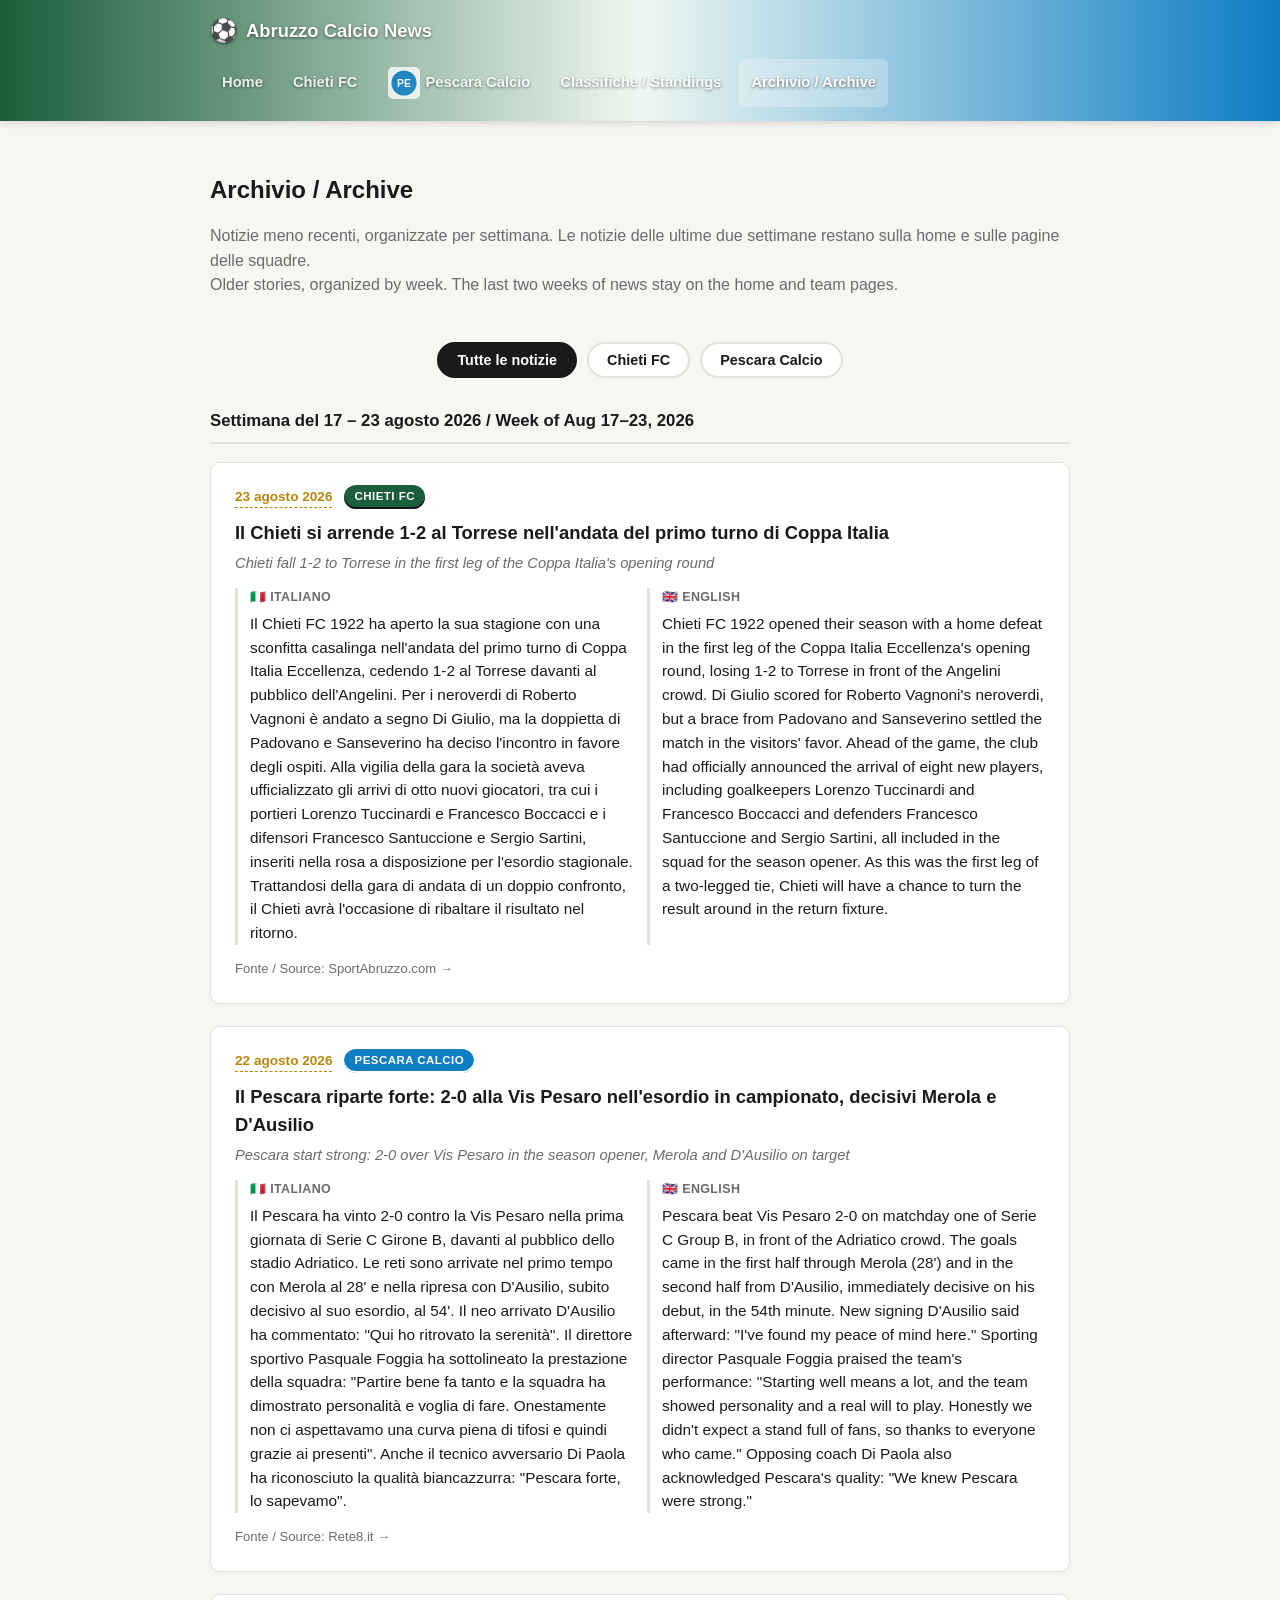
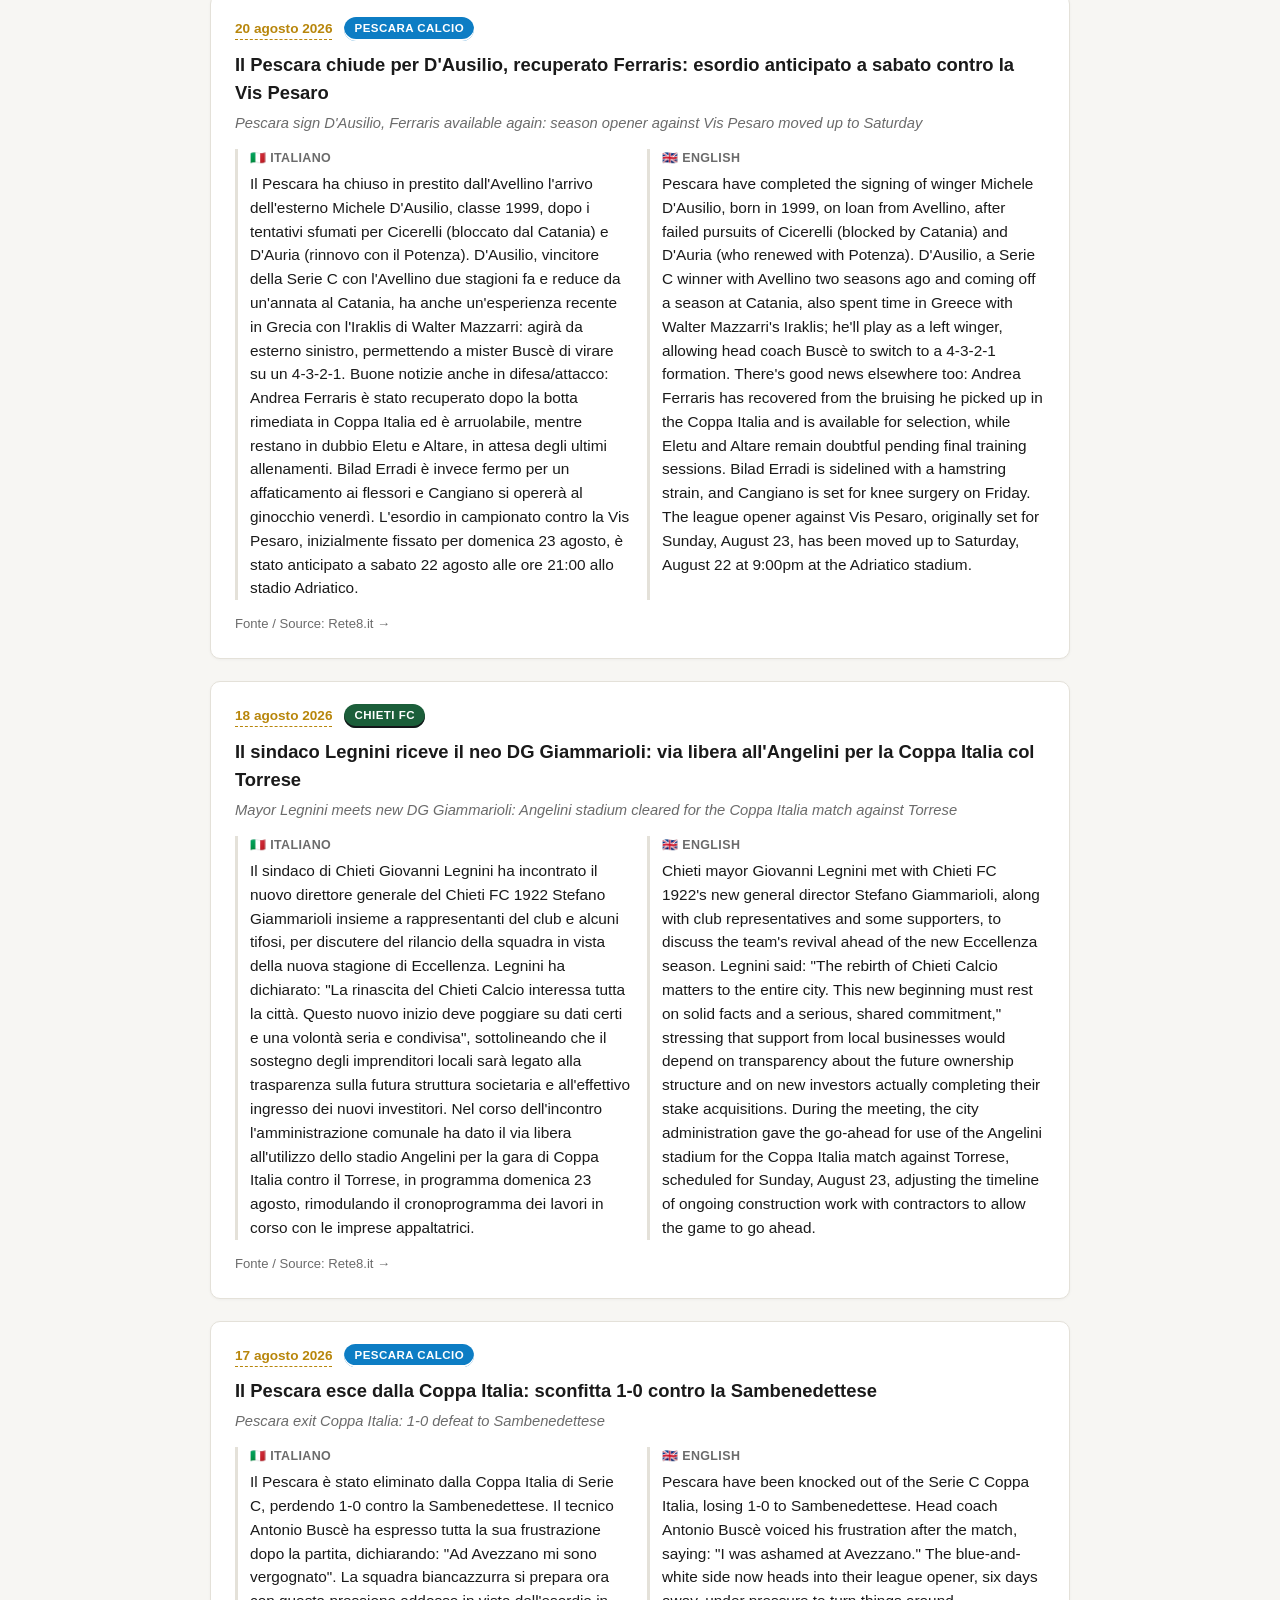
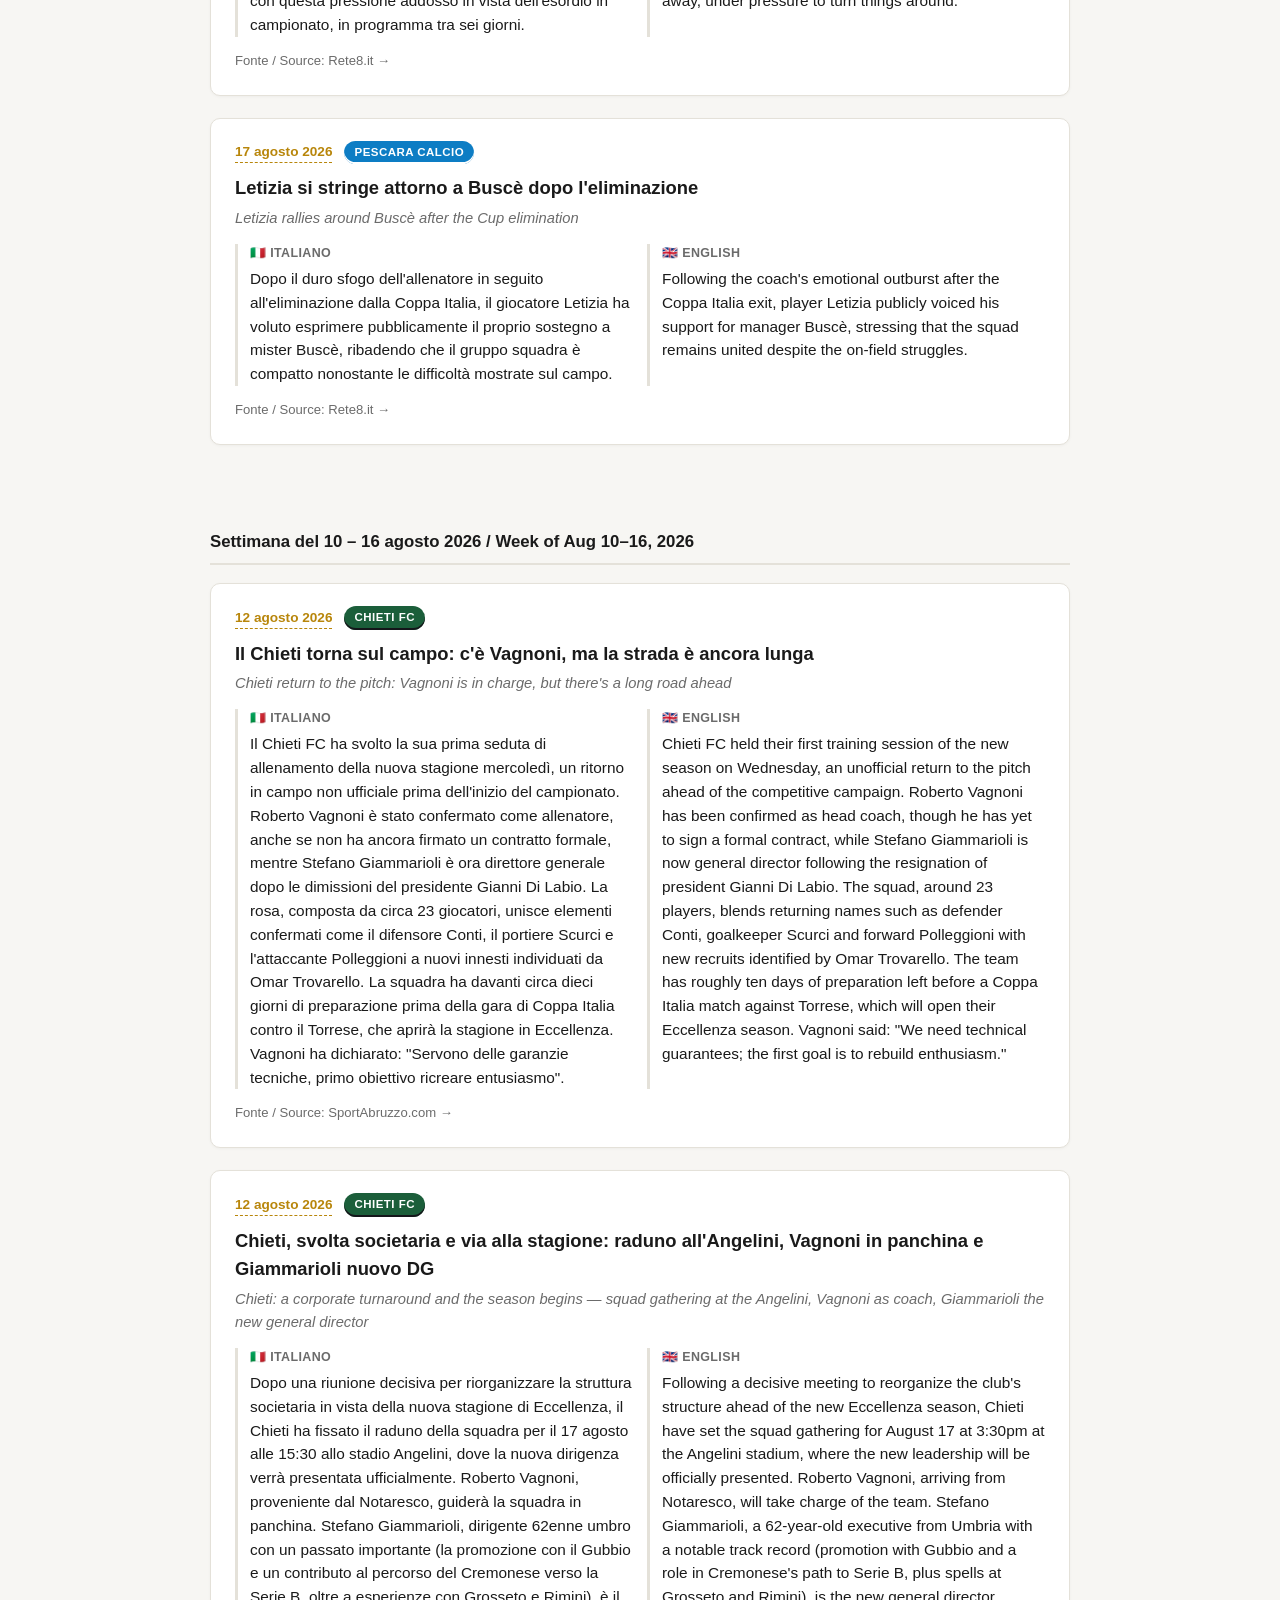
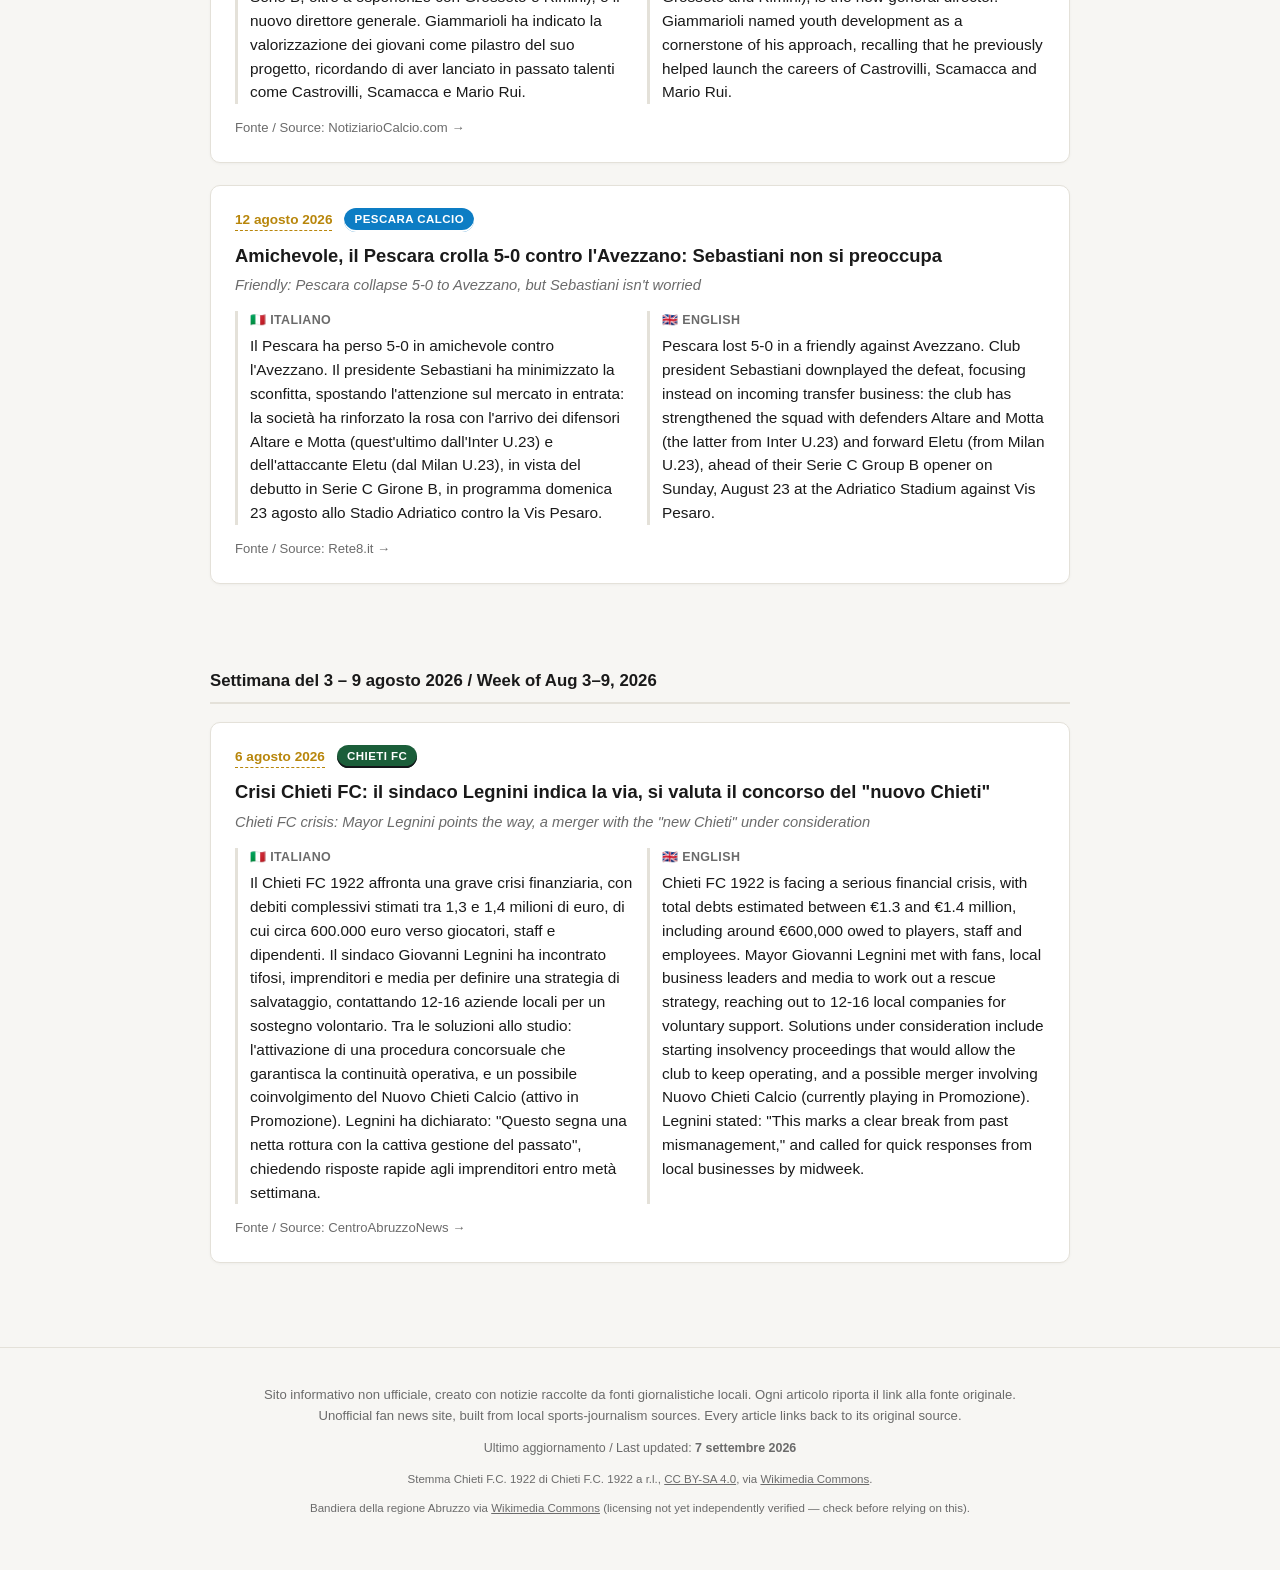
==== commit f528285e: "Add files via upload" ====
--- a/archive.html
+++ b/archive.html
@@ -60,6 +60,69 @@
     <h2 class="archive-week-title">Settimana del 17 – 23 agosto 2026 / Week of Aug 17–23, 2026</h2>
     <div class="news-feed">
 
+    <!-- CHIETI: Coppa Italia andata, sconfitta 1-2 col Torrese -->
+    <article class="news-card" data-team="chieti">
+      <div class="news-meta">
+        <a class="news-date" href="https://www.sportabruzzo.com/2026/08/coppa-italia-eccellenza-ecco-tutti-i-risultati-e-marcatori-dopo-landata-del-primo-turno/" target="_blank" rel="noopener">23 agosto 2026</a>
+        <span class="team-tag team-chieti">Chieti FC</span>
+      </div>
+      <h2 class="news-title">Il Chieti si arrende 1-2 al Torrese nell'andata del primo turno di Coppa Italia</h2>
+      <p class="news-title-en">Chieti fall 1-2 to Torrese in the first leg of the Coppa Italia's opening round</p>
+      <div class="news-lang">
+        <div class="lang-block">
+          <span class="lang-label">🇮🇹 Italiano</span>
+          <p>Il Chieti FC 1922 ha aperto la sua stagione con una sconfitta casalinga nell'andata del primo turno di Coppa Italia Eccellenza, cedendo 1-2 al Torrese davanti al pubblico dell'Angelini. Per i neroverdi di Roberto Vagnoni è andato a segno Di Giulio, ma la doppietta di Padovano e Sanseverino ha deciso l'incontro in favore degli ospiti. Alla vigilia della gara la società aveva ufficializzato gli arrivi di otto nuovi giocatori, tra cui i portieri Lorenzo Tuccinardi e Francesco Boccacci e i difensori Francesco Santuccione e Sergio Sartini, inseriti nella rosa a disposizione per l'esordio stagionale. Trattandosi della gara di andata di un doppio confronto, il Chieti avrà l'occasione di ribaltare il risultato nel ritorno.</p>
+        </div>
+        <div class="lang-block">
+          <span class="lang-label">🇬🇧 English</span>
+          <p>Chieti FC 1922 opened their season with a home defeat in the first leg of the Coppa Italia Eccellenza's opening round, losing 1-2 to Torrese in front of the Angelini crowd. Di Giulio scored for Roberto Vagnoni's neroverdi, but a brace from Padovano and Sanseverino settled the match in the visitors' favor. Ahead of the game, the club had officially announced the arrival of eight new players, including goalkeepers Lorenzo Tuccinardi and Francesco Boccacci and defenders Francesco Santuccione and Sergio Sartini, all included in the squad for the season opener. As this was the first leg of a two-legged tie, Chieti will have a chance to turn the result around in the return fixture.</p>
+        </div>
+      </div>
+      <a class="source-link" href="https://www.sportabruzzo.com/2026/08/coppa-italia-eccellenza-ecco-tutti-i-risultati-e-marcatori-dopo-landata-del-primo-turno/" target="_blank" rel="noopener">Fonte / Source: SportAbruzzo.com →</a>
+    </article>
+
+    <!-- PESCARA: esordio in campionato, 2-0 alla Vis Pesaro -->
+    <article class="news-card" data-team="pescara">
+      <div class="news-meta">
+        <a class="news-date" href="https://www.rete8.it/pescara-calcio/il-pescara-riparte-forte-e-ladriatico-esulta-2-0-alla-vis-pesaro-con-dausilio-subito-decisivo/" target="_blank" rel="noopener">22 agosto 2026</a>
+        <span class="team-tag team-pescara">Pescara Calcio</span>
+      </div>
+      <h2 class="news-title">Il Pescara riparte forte: 2-0 alla Vis Pesaro nell'esordio in campionato, decisivi Merola e D'Ausilio</h2>
+      <p class="news-title-en">Pescara start strong: 2-0 over Vis Pesaro in the season opener, Merola and D'Ausilio on target</p>
+      <div class="news-lang">
+        <div class="lang-block">
+          <span class="lang-label">🇮🇹 Italiano</span>
+          <p>Il Pescara ha vinto 2-0 contro la Vis Pesaro nella prima giornata di Serie C Girone B, davanti al pubblico dello stadio Adriatico. Le reti sono arrivate nel primo tempo con Merola al 28' e nella ripresa con D'Ausilio, subito decisivo al suo esordio, al 54'. Il neo arrivato D'Ausilio ha commentato: "Qui ho ritrovato la serenità". Il direttore sportivo Pasquale Foggia ha sottolineato la prestazione della squadra: "Partire bene fa tanto e la squadra ha dimostrato personalità e voglia di fare. Onestamente non ci aspettavamo una curva piena di tifosi e quindi grazie ai presenti". Anche il tecnico avversario Di Paola ha riconosciuto la qualità biancazzurra: "Pescara forte, lo sapevamo".</p>
+        </div>
+        <div class="lang-block">
+          <span class="lang-label">🇬🇧 English</span>
+          <p>Pescara beat Vis Pesaro 2-0 on matchday one of Serie C Group B, in front of the Adriatico crowd. The goals came in the first half through Merola (28') and in the second half from D'Ausilio, immediately decisive on his debut, in the 54th minute. New signing D'Ausilio said afterward: "I've found my peace of mind here." Sporting director Pasquale Foggia praised the team's performance: "Starting well means a lot, and the team showed personality and a real will to play. Honestly we didn't expect a stand full of fans, so thanks to everyone who came." Opposing coach Di Paola also acknowledged Pescara's quality: "We knew Pescara were strong."</p>
+        </div>
+      </div>
+      <a class="source-link" href="https://www.rete8.it/pescara-calcio/il-pescara-riparte-forte-e-ladriatico-esulta-2-0-alla-vis-pesaro-con-dausilio-subito-decisivo/" target="_blank" rel="noopener">Fonte / Source: Rete8.it →</a>
+    </article>
+
+    <!-- PESCARA: D'Ausilio signing + match moved to Saturday + injury report -->
+    <article class="news-card" data-team="pescara">
+      <div class="news-meta">
+        <a class="news-date" href="https://www.rete8.it/pescara-calcio/pescara-dausilio-gia-pronto-per-la-vis-pesaro-ce-anche-ferraris/" target="_blank" rel="noopener">20 agosto 2026</a>
+        <span class="team-tag team-pescara">Pescara Calcio</span>
+      </div>
+      <h2 class="news-title">Il Pescara chiude per D'Ausilio, recuperato Ferraris: esordio anticipato a sabato contro la Vis Pesaro</h2>
+      <p class="news-title-en">Pescara sign D'Ausilio, Ferraris available again: season opener against Vis Pesaro moved up to Saturday</p>
+      <div class="news-lang">
+        <div class="lang-block">
+          <span class="lang-label">🇮🇹 Italiano</span>
+          <p>Il Pescara ha chiuso in prestito dall'Avellino l'arrivo dell'esterno Michele D'Ausilio, classe 1999, dopo i tentativi sfumati per Cicerelli (bloccato dal Catania) e D'Auria (rinnovo con il Potenza). D'Ausilio, vincitore della Serie C con l'Avellino due stagioni fa e reduce da un'annata al Catania, ha anche un'esperienza recente in Grecia con l'Iraklis di Walter Mazzarri: agirà da esterno sinistro, permettendo a mister Buscè di virare su un 4-3-2-1. Buone notizie anche in difesa/attacco: Andrea Ferraris è stato recuperato dopo la botta rimediata in Coppa Italia ed è arruolabile, mentre restano in dubbio Eletu e Altare, in attesa degli ultimi allenamenti. Bilad Erradi è invece fermo per un affaticamento ai flessori e Cangiano si opererà al ginocchio venerdì. L'esordio in campionato contro la Vis Pesaro, inizialmente fissato per domenica 23 agosto, è stato anticipato a sabato 22 agosto alle ore 21:00 allo stadio Adriatico.</p>
+        </div>
+        <div class="lang-block">
+          <span class="lang-label">🇬🇧 English</span>
+          <p>Pescara have completed the signing of winger Michele D'Ausilio, born in 1999, on loan from Avellino, after failed pursuits of Cicerelli (blocked by Catania) and D'Auria (who renewed with Potenza). D'Ausilio, a Serie C winner with Avellino two seasons ago and coming off a season at Catania, also spent time in Greece with Walter Mazzarri's Iraklis; he'll play as a left winger, allowing head coach Buscè to switch to a 4-3-2-1 formation. There's good news elsewhere too: Andrea Ferraris has recovered from the bruising he picked up in the Coppa Italia and is available for selection, while Eletu and Altare remain doubtful pending final training sessions. Bilad Erradi is sidelined with a hamstring strain, and Cangiano is set for knee surgery on Friday. The league opener against Vis Pesaro, originally set for Sunday, August 23, has been moved up to Saturday, August 22 at 9:00pm at the Adriatico stadium.</p>
+        </div>
+      </div>
+      <a class="source-link" href="https://www.rete8.it/pescara-calcio/pescara-dausilio-gia-pronto-per-la-vis-pesaro-ce-anche-ferraris/" target="_blank" rel="noopener">Fonte / Source: Rete8.it →</a>
+    </article>
+
     <!-- CHIETI: Legnini meets Giammarioli, Angelini stadium approved for Torrese -->
     <article class="news-card" data-team="chieti">
       <div class="news-meta">
@@ -230,7 +293,7 @@
   <div class="container">
     <p>Sito informativo non ufficiale, creato con notizie raccolte da fonti giornalistiche locali. Ogni articolo riporta il link alla fonte originale.<br>
     Unofficial fan news site, built from local sports-journalism sources. Every article links back to its original source.</p>
-    <p class="footer-updated">Ultimo aggiornamento / Last updated: <strong>3 settembre 2026</strong></p>
+    <p class="footer-updated">Ultimo aggiornamento / Last updated: <strong>7 settembre 2026</strong></p>
     <p class="footer-credit">Stemma Chieti F.C. 1922 di Chieti F.C. 1922 a r.l., <a href="https://creativecommons.org/licenses/by-sa/4.0/" target="_blank" rel="noopener">CC BY-SA 4.0</a>, via <a href="https://commons.wikimedia.org/wiki/File:Chietifc1922.png" target="_blank" rel="noopener">Wikimedia Commons</a>.</p>
     <p class="footer-credit">Bandiera della regione Abruzzo via <a href="https://commons.wikimedia.org/wiki/File:Flag_of_Abruzzo.svg" target="_blank" rel="noopener">Wikimedia Commons</a> (licensing not yet independently verified — check before relying on this).</p>
   </div>
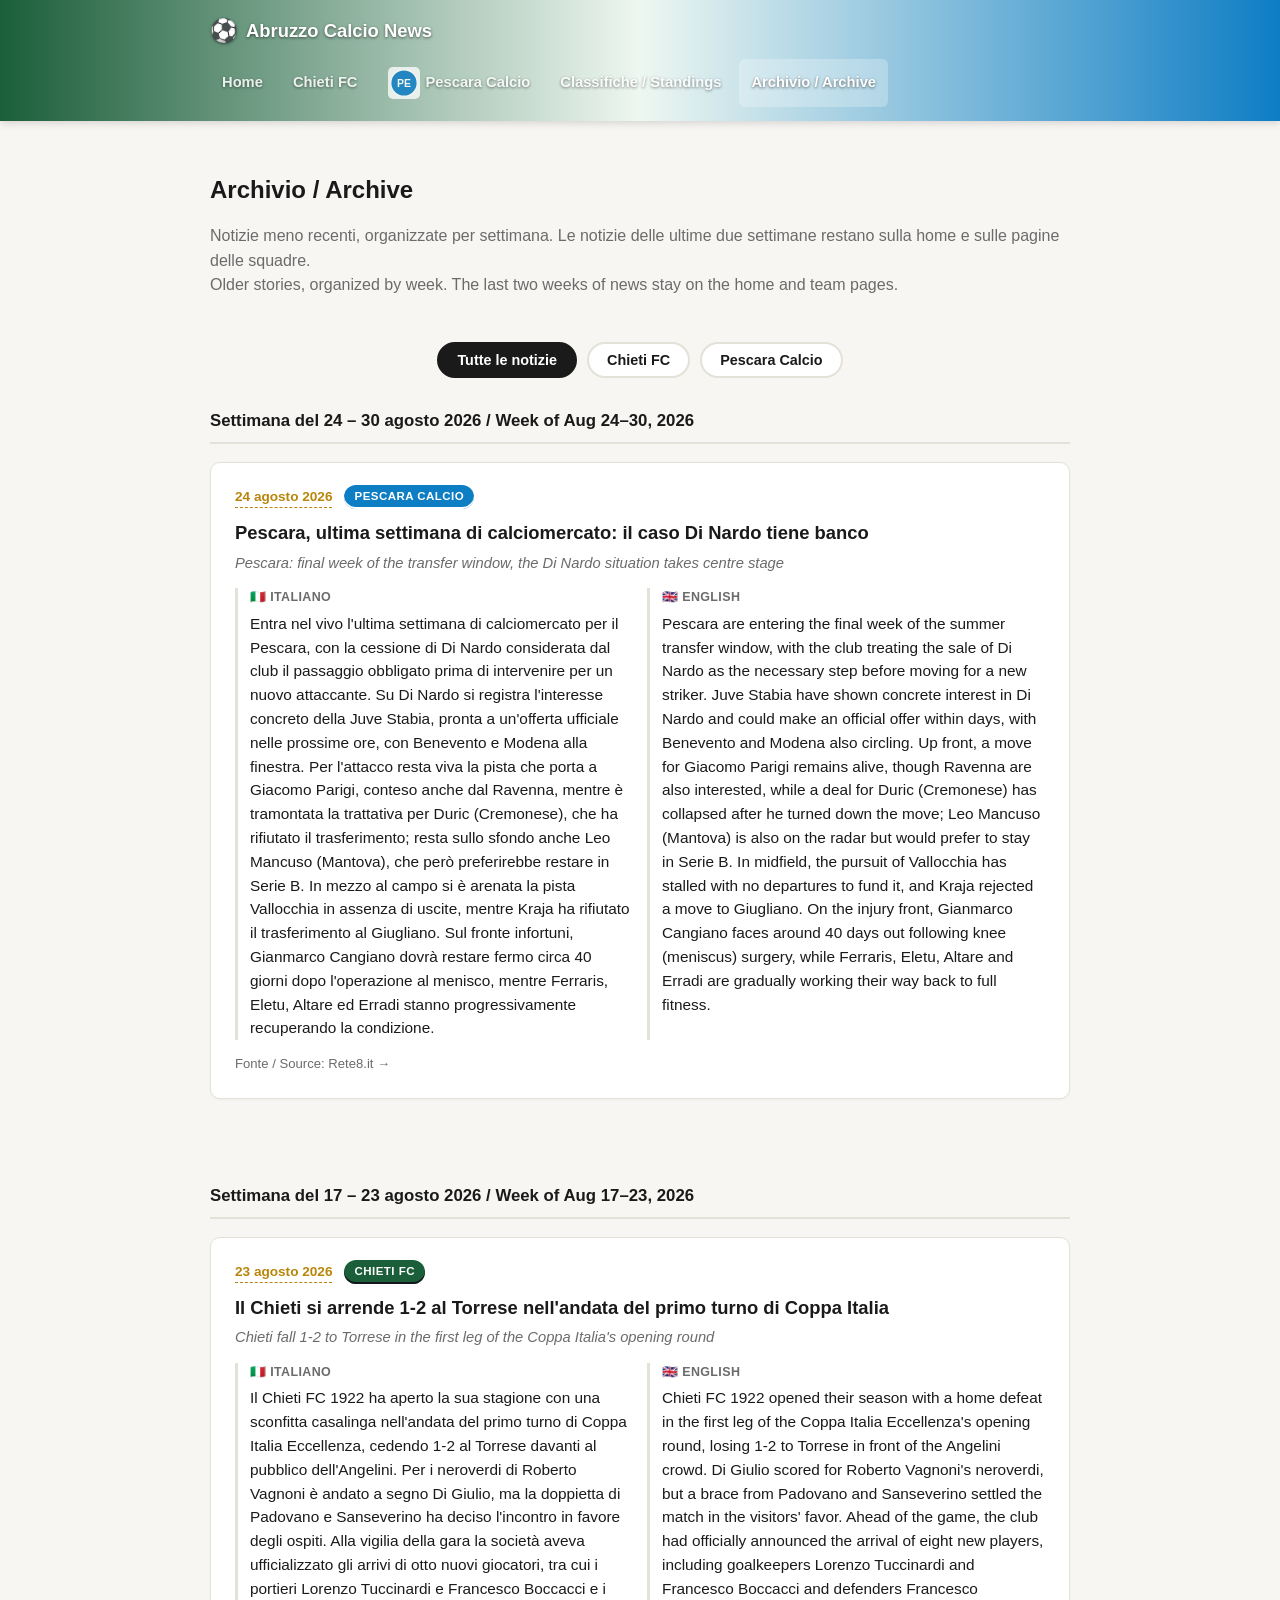
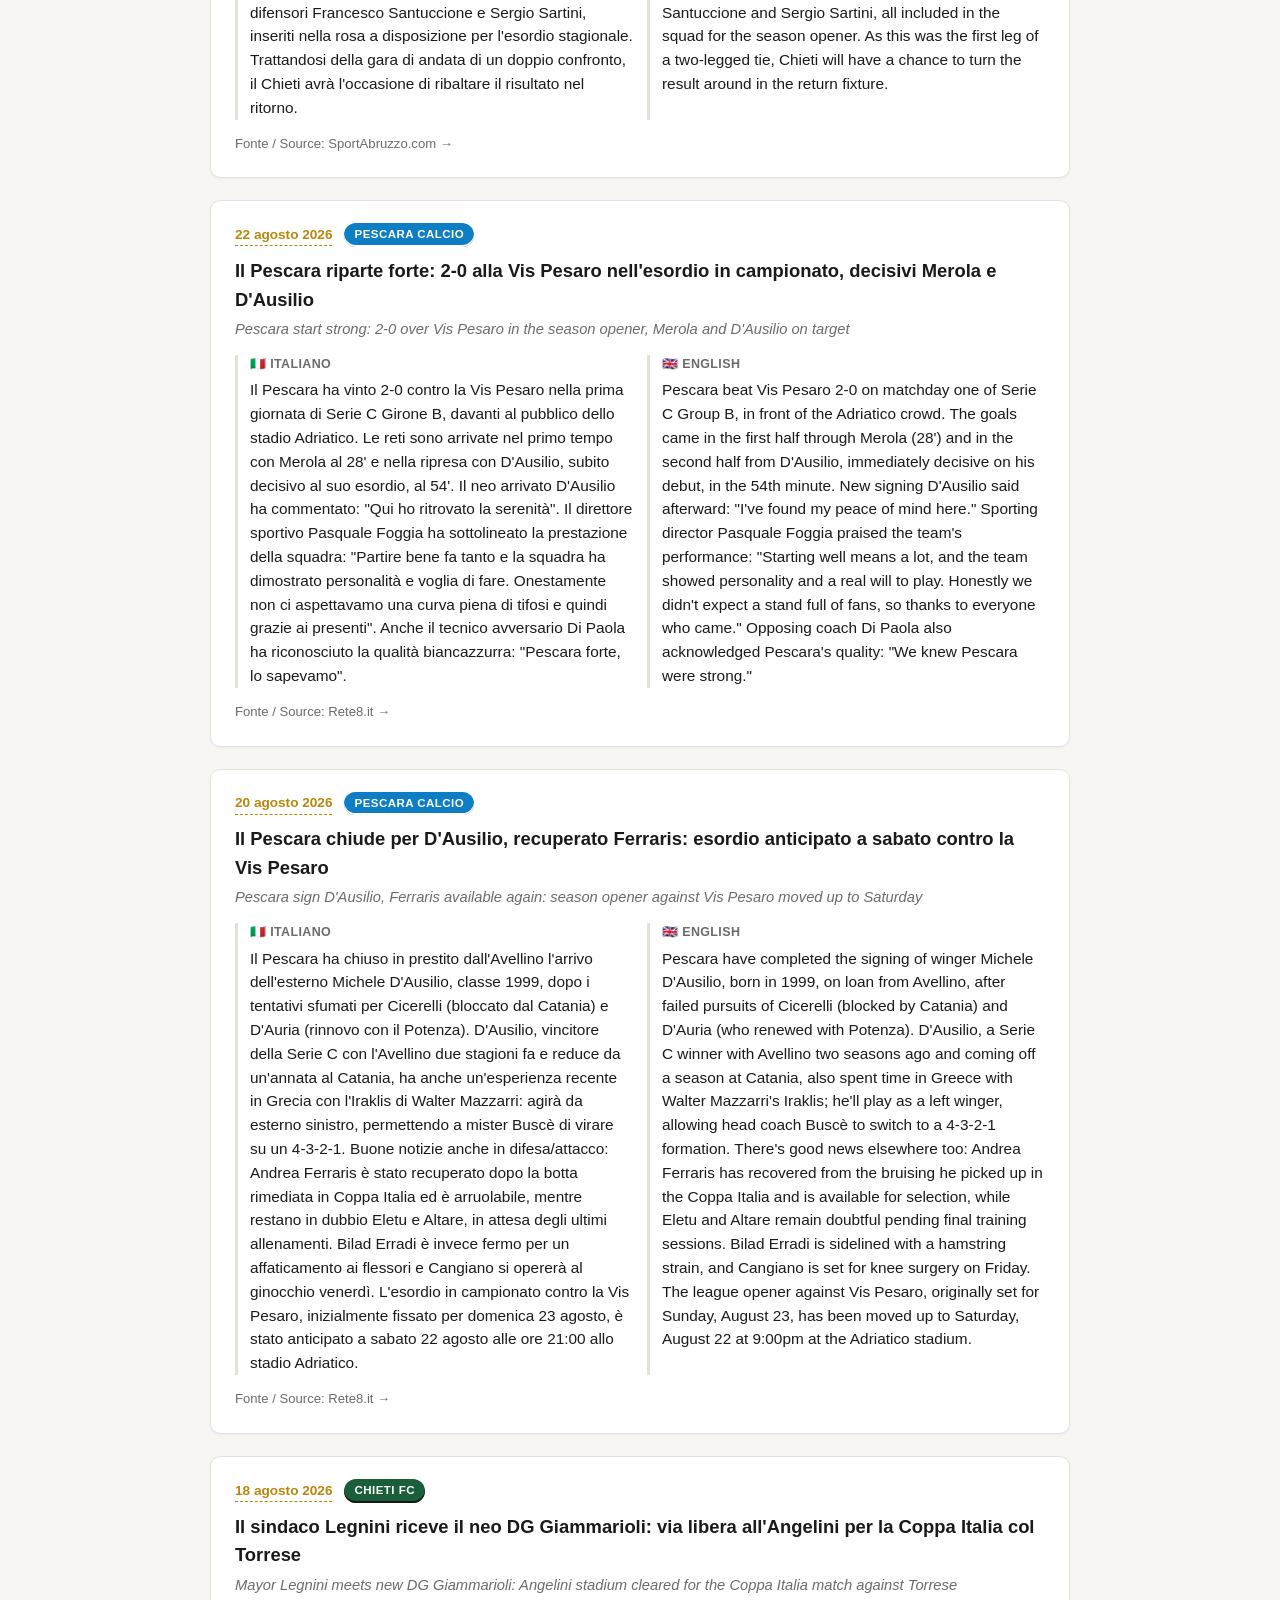
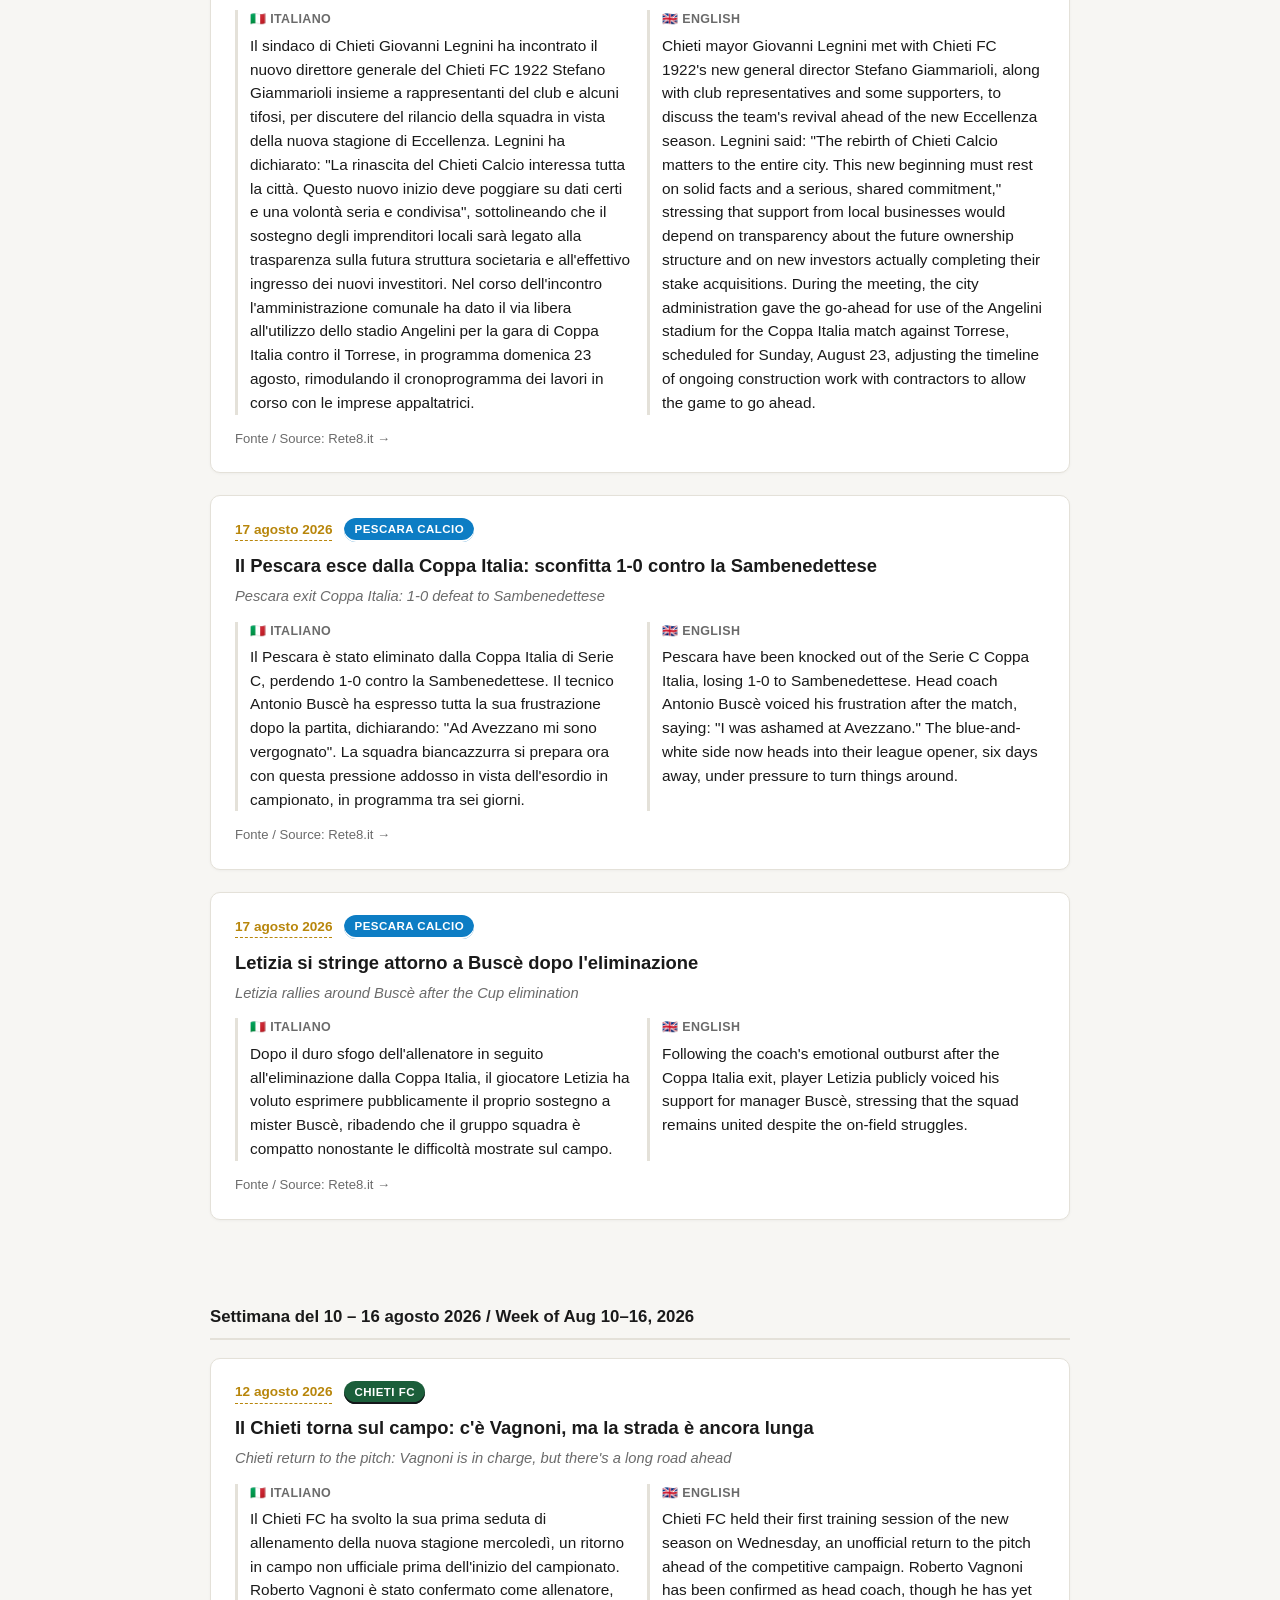
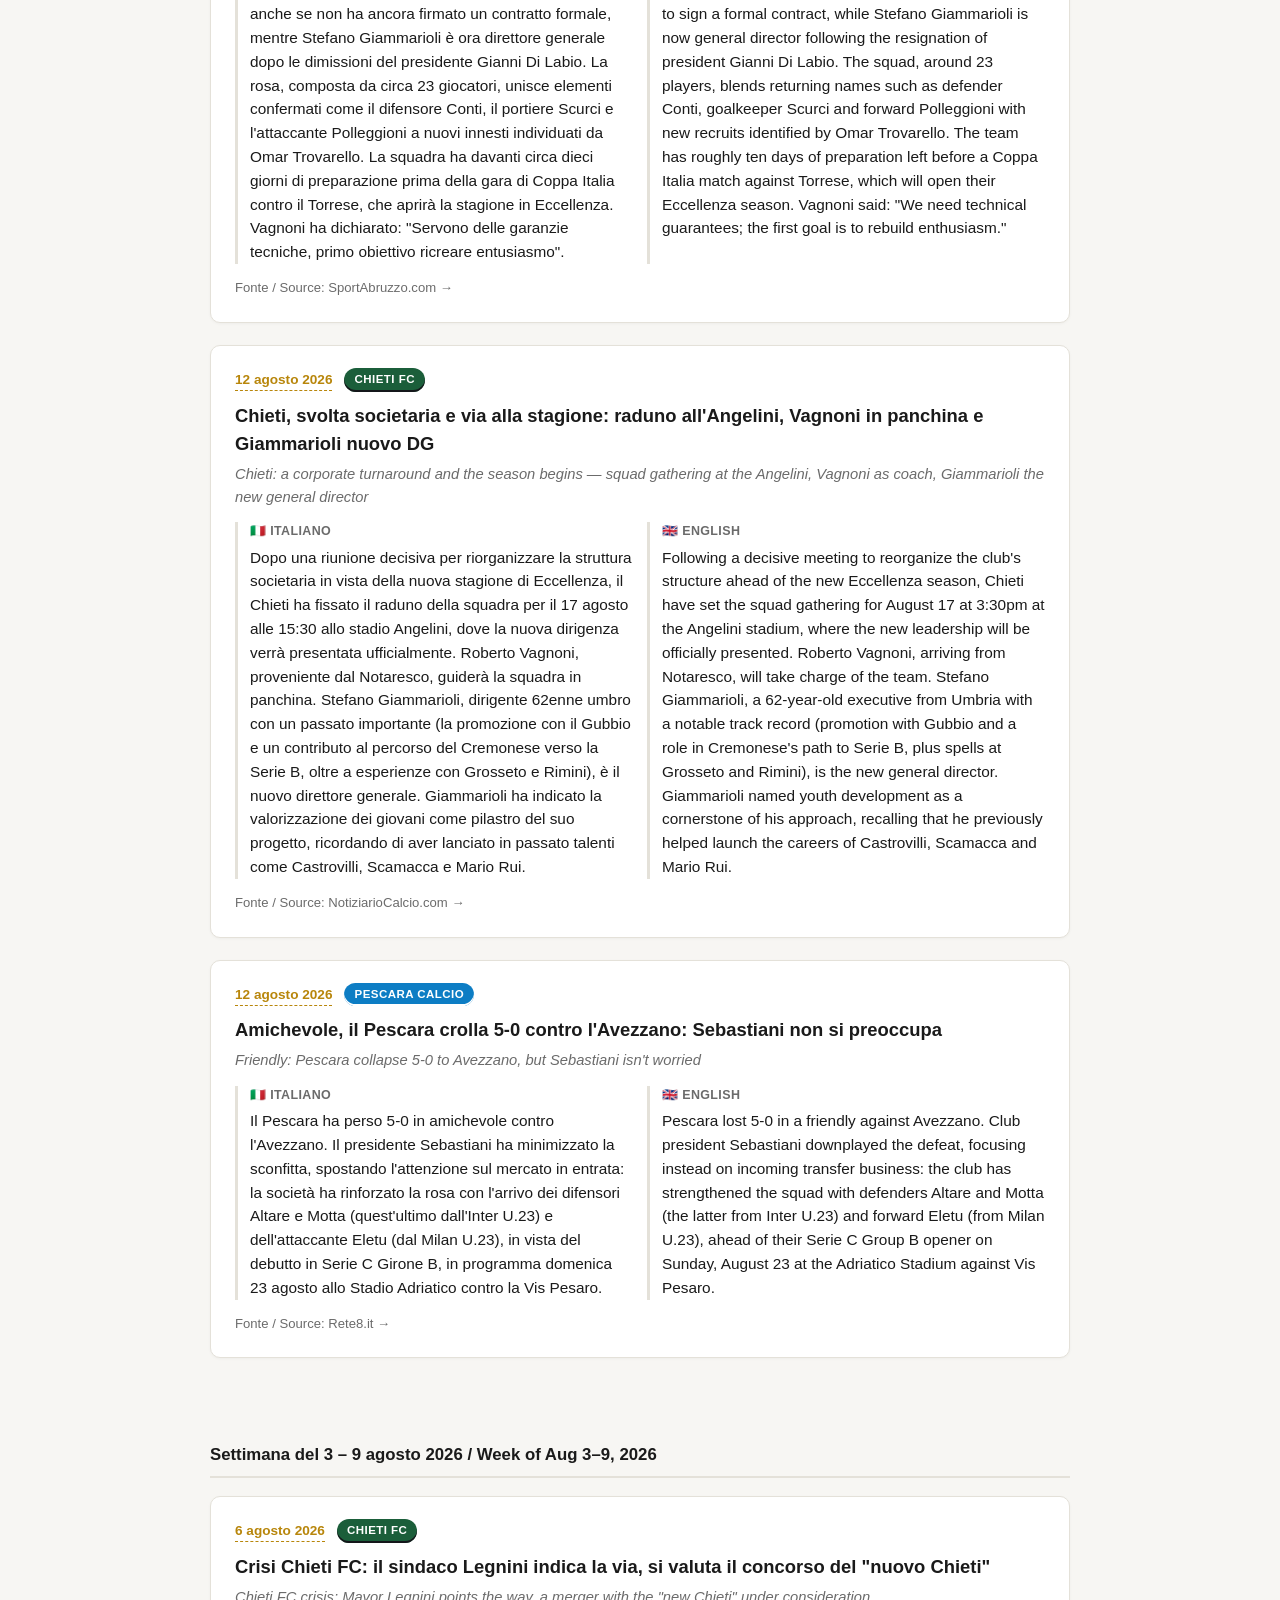
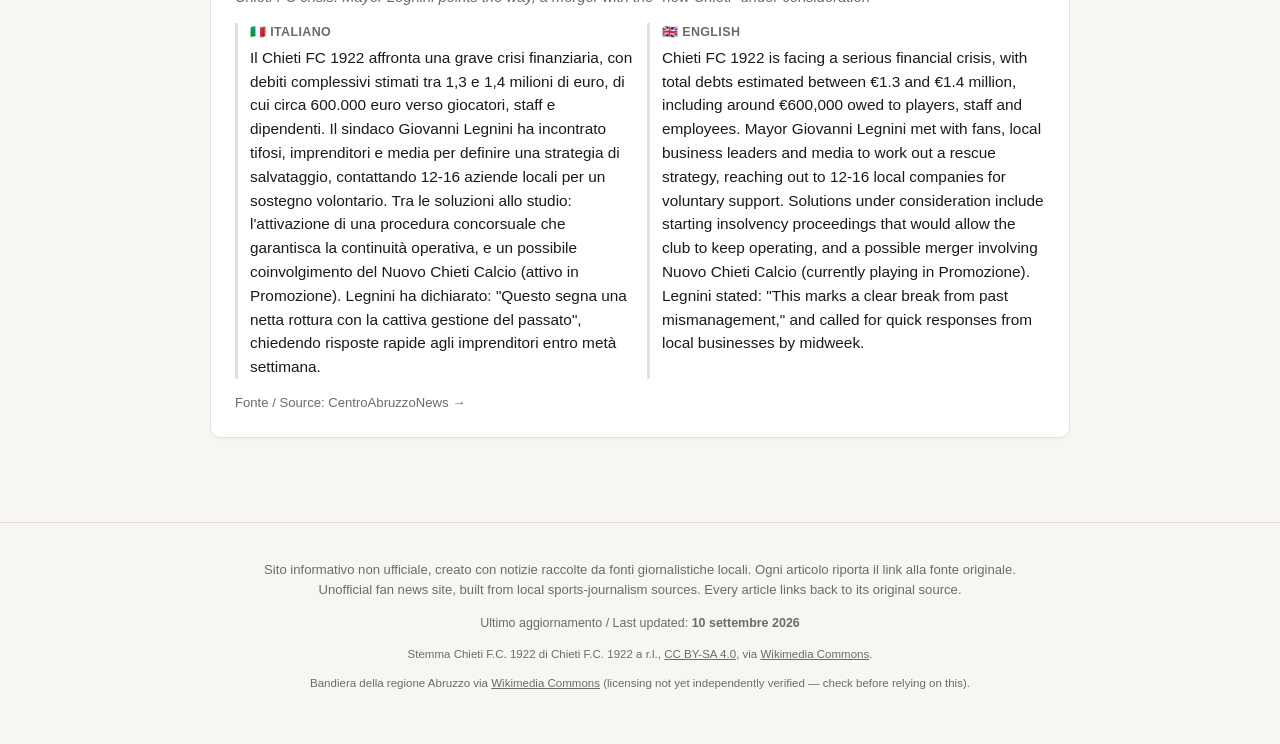
==== commit b4178c66: "Add files via upload" ====
--- a/archive.html
+++ b/archive.html
@@ -57,6 +57,34 @@
   -->
 
   <section class="archive-week">
+    <h2 class="archive-week-title">Settimana del 24 – 30 agosto 2026 / Week of Aug 24–30, 2026</h2>
+    <div class="news-feed">
+
+    <!-- PESCARA: mercato, ultima settimana, caso Di Nardo -->
+    <article class="news-card" data-team="pescara">
+      <div class="news-meta">
+        <a class="news-date" href="https://www.rete8.it/pescara-calcio/pescara-ultima-settimana-di-calciomercato-e-del-caso-di-nardo/" target="_blank" rel="noopener">24 agosto 2026</a>
+        <span class="team-tag team-pescara">Pescara Calcio</span>
+      </div>
+      <h2 class="news-title">Pescara, ultima settimana di calciomercato: il caso Di Nardo tiene banco</h2>
+      <p class="news-title-en">Pescara: final week of the transfer window, the Di Nardo situation takes centre stage</p>
+      <div class="news-lang">
+        <div class="lang-block">
+          <span class="lang-label">🇮🇹 Italiano</span>
+          <p>Entra nel vivo l'ultima settimana di calciomercato per il Pescara, con la cessione di Di Nardo considerata dal club il passaggio obbligato prima di intervenire per un nuovo attaccante. Su Di Nardo si registra l'interesse concreto della Juve Stabia, pronta a un'offerta ufficiale nelle prossime ore, con Benevento e Modena alla finestra. Per l'attacco resta viva la pista che porta a Giacomo Parigi, conteso anche dal Ravenna, mentre è tramontata la trattativa per Duric (Cremonese), che ha rifiutato il trasferimento; resta sullo sfondo anche Leo Mancuso (Mantova), che però preferirebbe restare in Serie B. In mezzo al campo si è arenata la pista Vallocchia in assenza di uscite, mentre Kraja ha rifiutato il trasferimento al Giugliano. Sul fronte infortuni, Gianmarco Cangiano dovrà restare fermo circa 40 giorni dopo l'operazione al menisco, mentre Ferraris, Eletu, Altare ed Erradi stanno progressivamente recuperando la condizione.</p>
+        </div>
+        <div class="lang-block">
+          <span class="lang-label">🇬🇧 English</span>
+          <p>Pescara are entering the final week of the summer transfer window, with the club treating the sale of Di Nardo as the necessary step before moving for a new striker. Juve Stabia have shown concrete interest in Di Nardo and could make an official offer within days, with Benevento and Modena also circling. Up front, a move for Giacomo Parigi remains alive, though Ravenna are also interested, while a deal for Duric (Cremonese) has collapsed after he turned down the move; Leo Mancuso (Mantova) is also on the radar but would prefer to stay in Serie B. In midfield, the pursuit of Vallocchia has stalled with no departures to fund it, and Kraja rejected a move to Giugliano. On the injury front, Gianmarco Cangiano faces around 40 days out following knee (meniscus) surgery, while Ferraris, Eletu, Altare and Erradi are gradually working their way back to full fitness.</p>
+        </div>
+      </div>
+      <a class="source-link" href="https://www.rete8.it/pescara-calcio/pescara-ultima-settimana-di-calciomercato-e-del-caso-di-nardo/" target="_blank" rel="noopener">Fonte / Source: Rete8.it →</a>
+    </article>
+
+    </div>
+  </section>
+
+  <section class="archive-week">
     <h2 class="archive-week-title">Settimana del 17 – 23 agosto 2026 / Week of Aug 17–23, 2026</h2>
     <div class="news-feed">
 
@@ -293,7 +321,7 @@
   <div class="container">
     <p>Sito informativo non ufficiale, creato con notizie raccolte da fonti giornalistiche locali. Ogni articolo riporta il link alla fonte originale.<br>
     Unofficial fan news site, built from local sports-journalism sources. Every article links back to its original source.</p>
-    <p class="footer-updated">Ultimo aggiornamento / Last updated: <strong>7 settembre 2026</strong></p>
+    <p class="footer-updated">Ultimo aggiornamento / Last updated: <strong>10 settembre 2026</strong></p>
     <p class="footer-credit">Stemma Chieti F.C. 1922 di Chieti F.C. 1922 a r.l., <a href="https://creativecommons.org/licenses/by-sa/4.0/" target="_blank" rel="noopener">CC BY-SA 4.0</a>, via <a href="https://commons.wikimedia.org/wiki/File:Chietifc1922.png" target="_blank" rel="noopener">Wikimedia Commons</a>.</p>
     <p class="footer-credit">Bandiera della regione Abruzzo via <a href="https://commons.wikimedia.org/wiki/File:Flag_of_Abruzzo.svg" target="_blank" rel="noopener">Wikimedia Commons</a> (licensing not yet independently verified — check before relying on this).</p>
   </div>
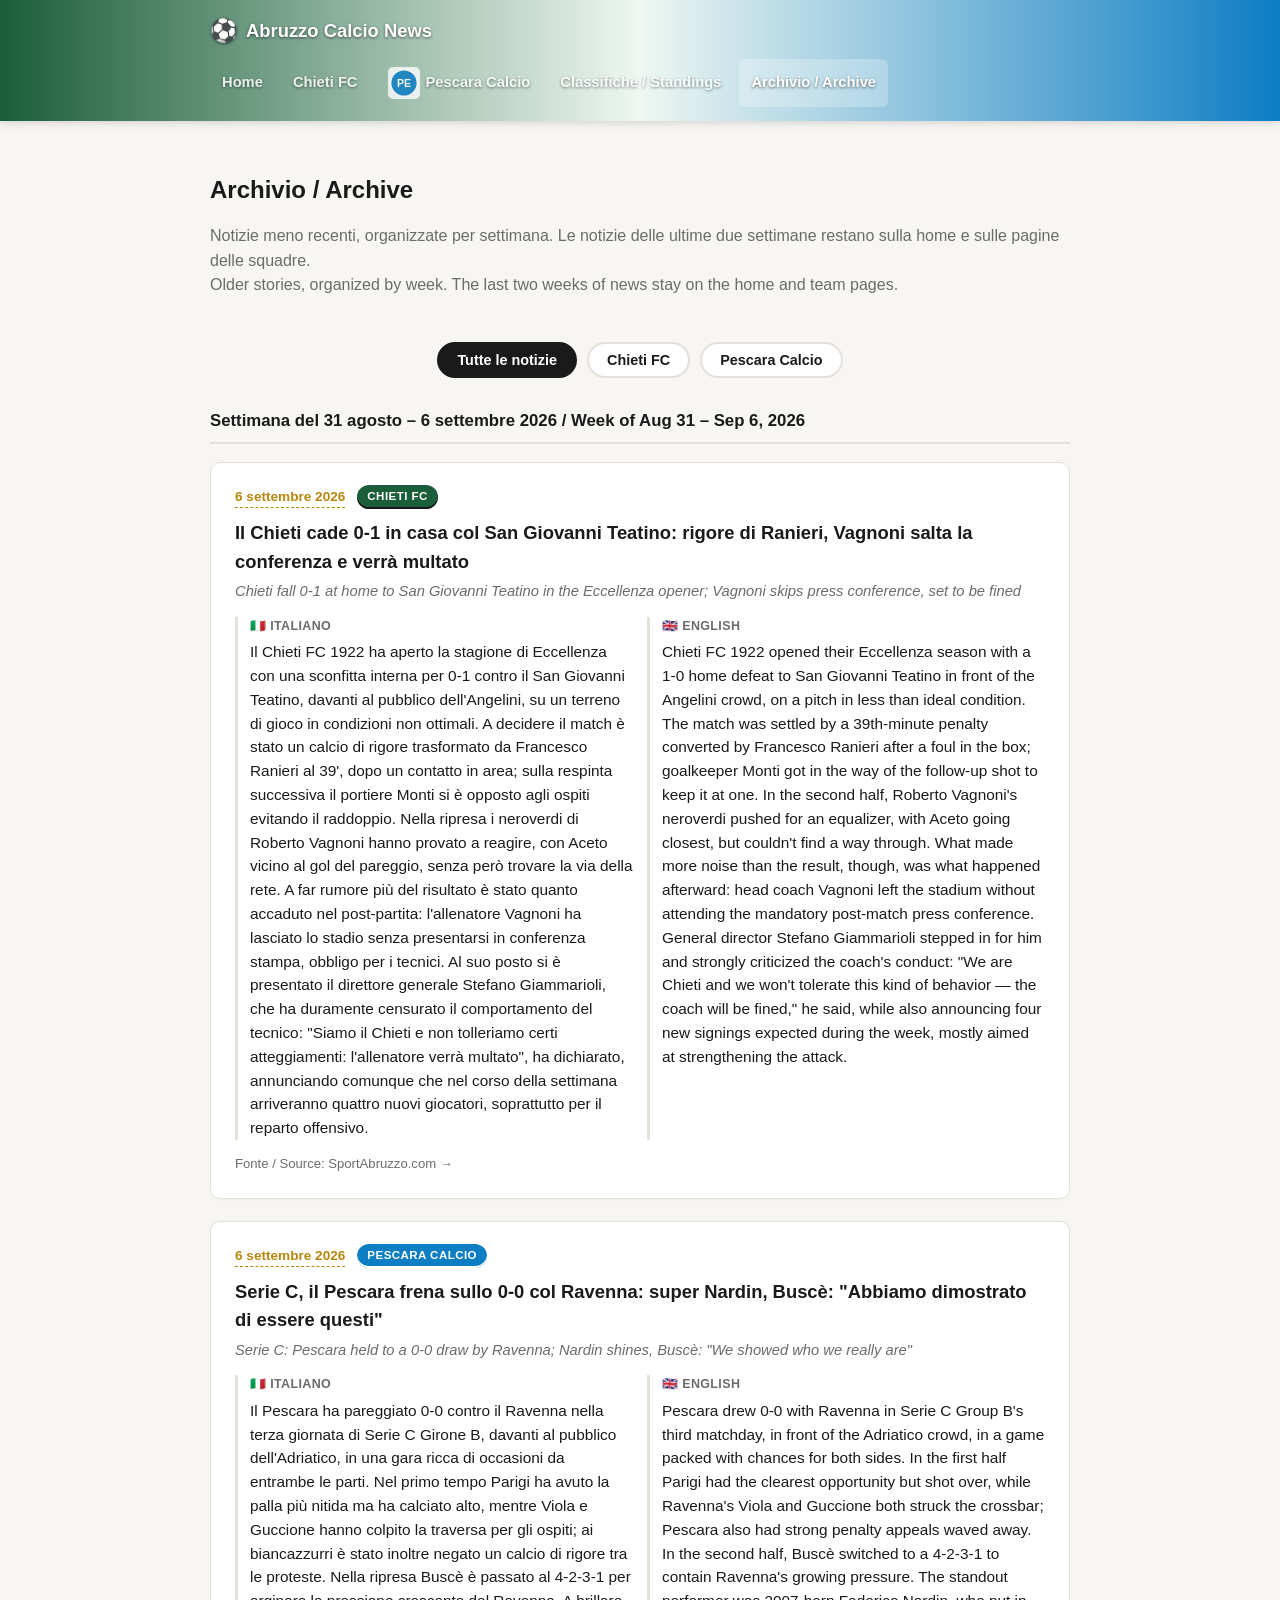
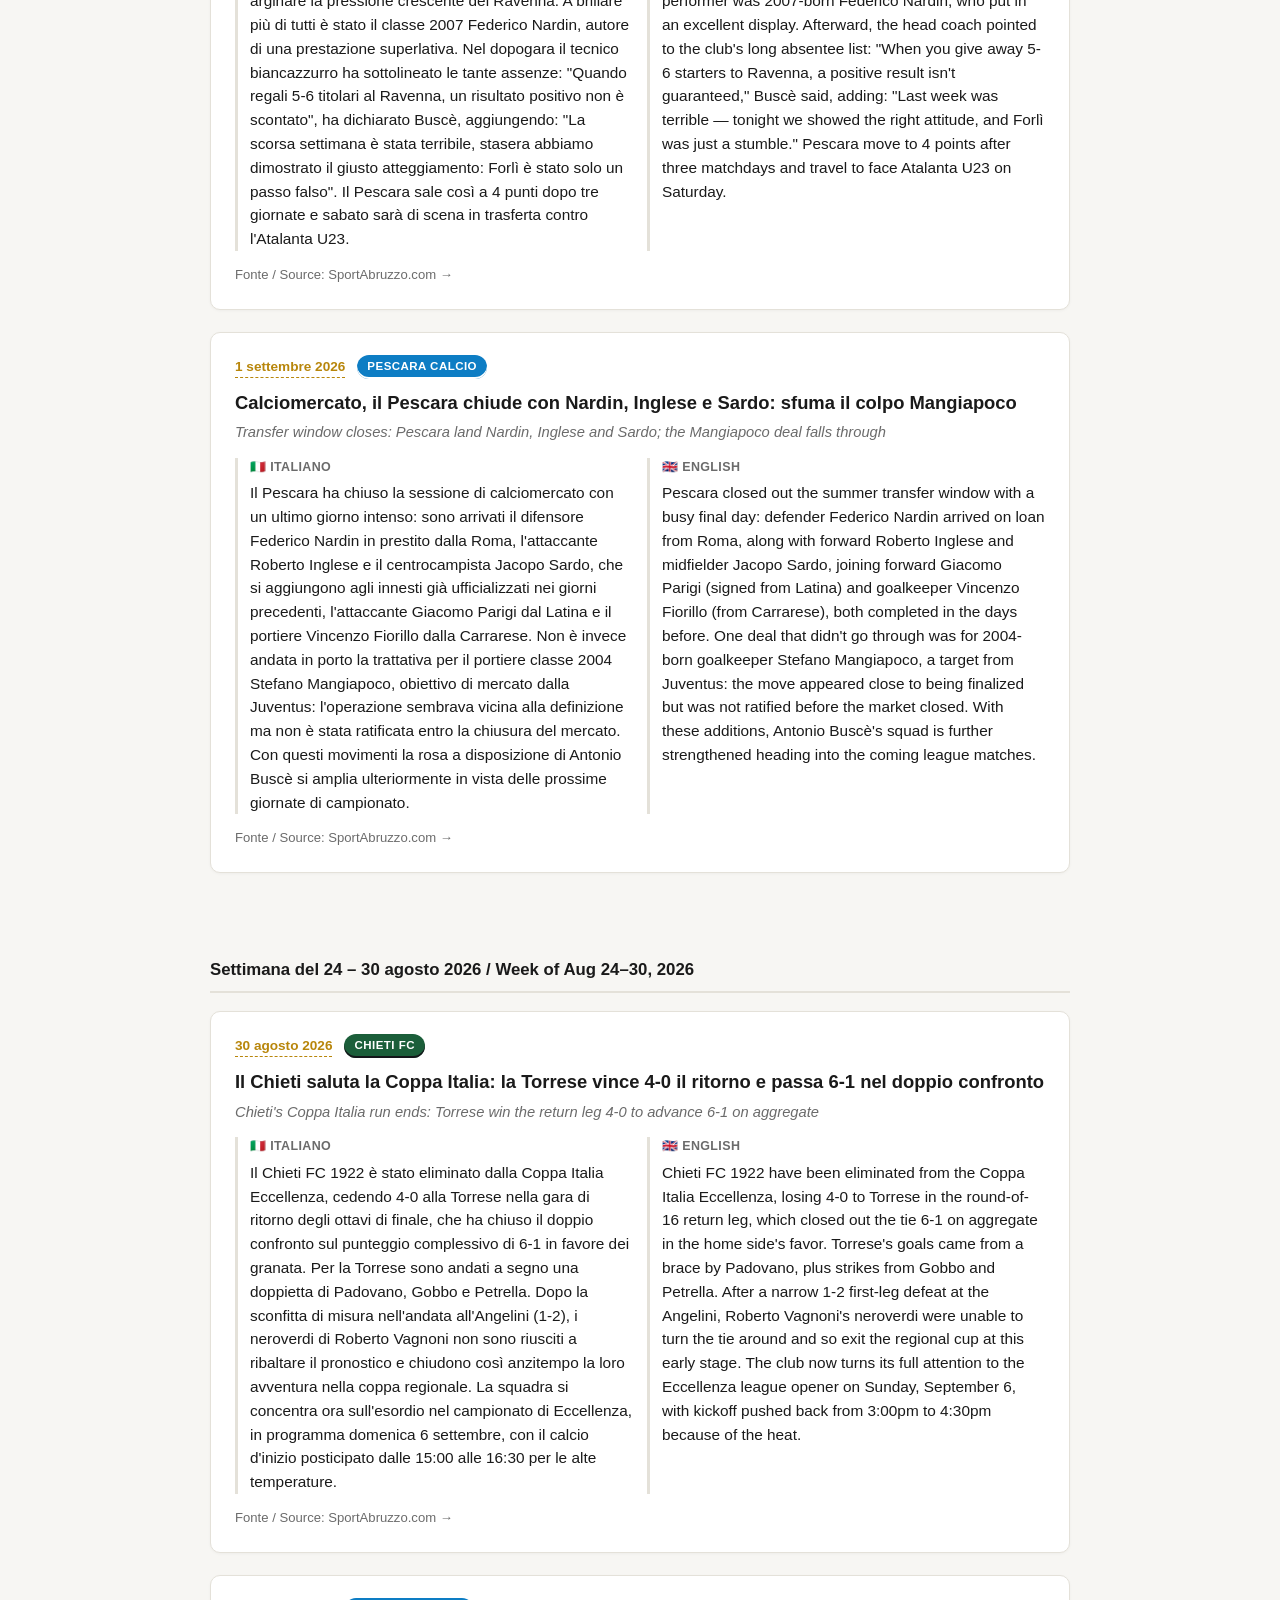
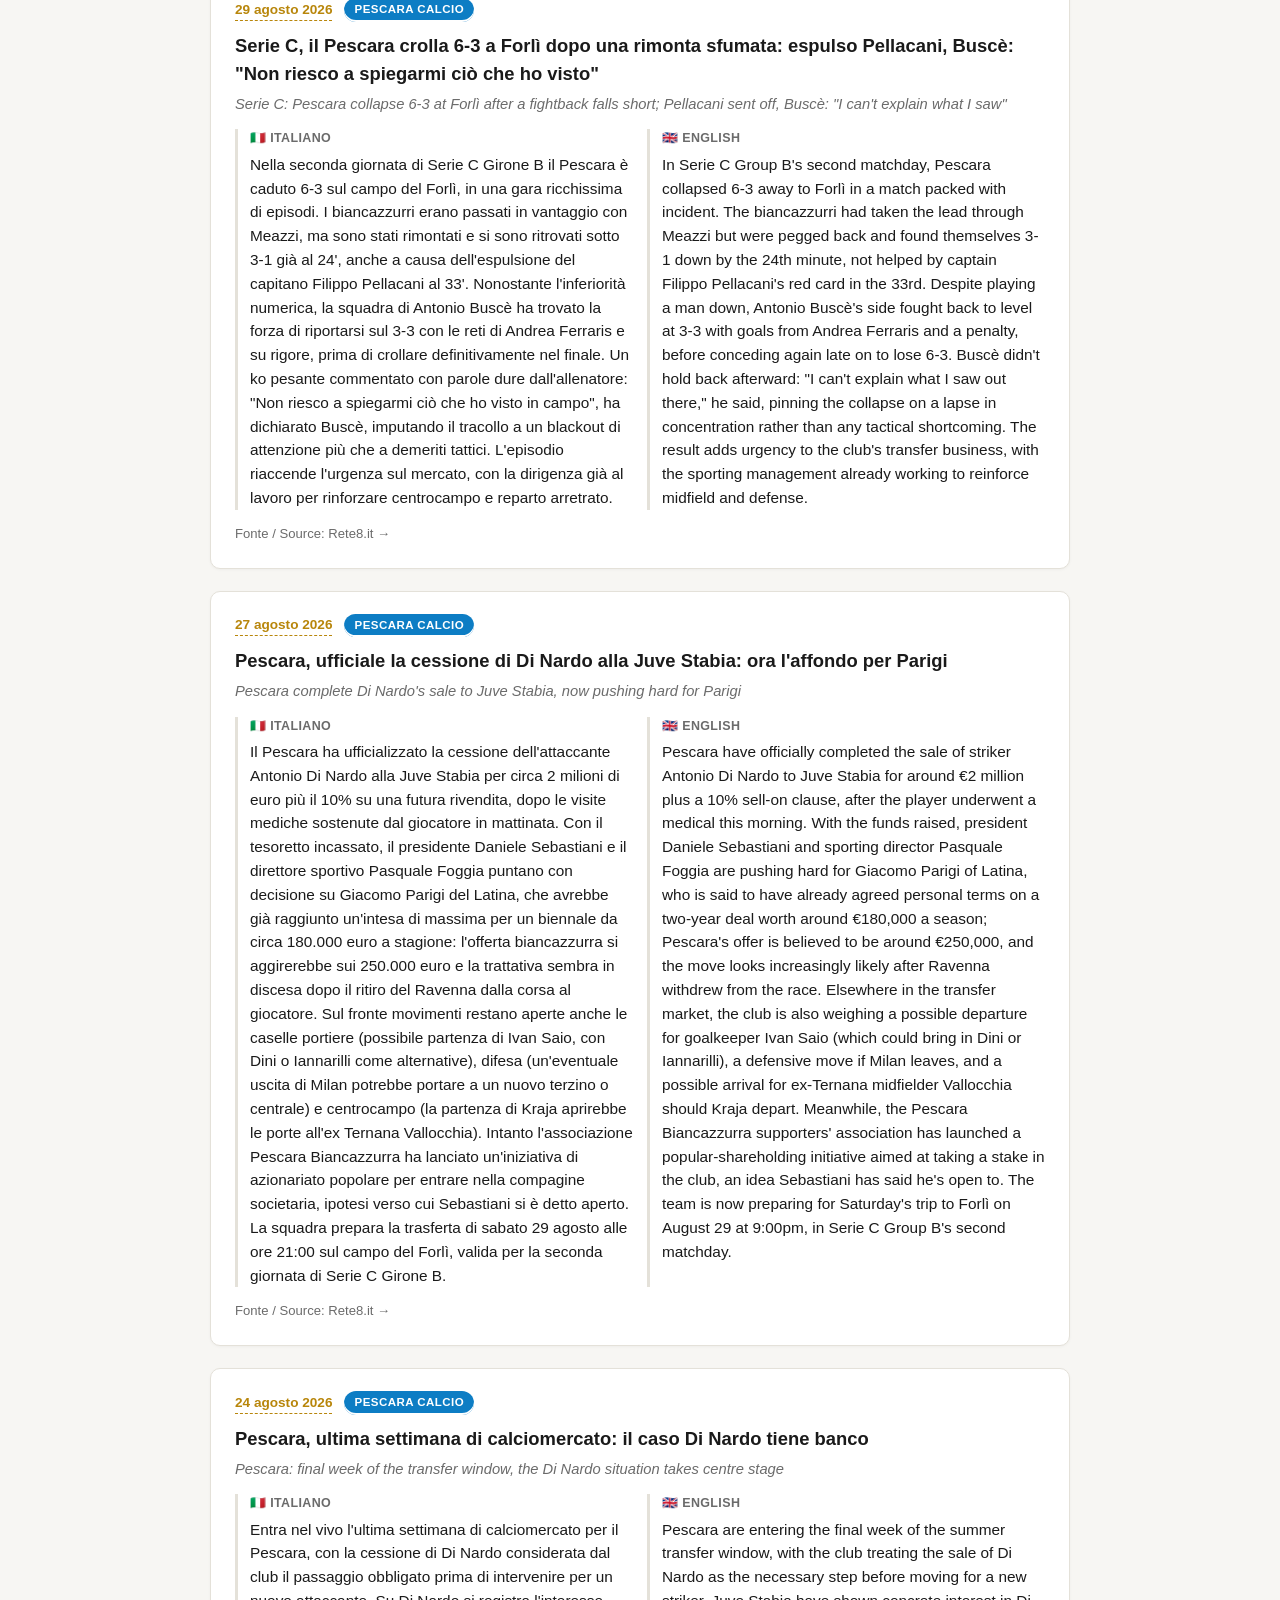
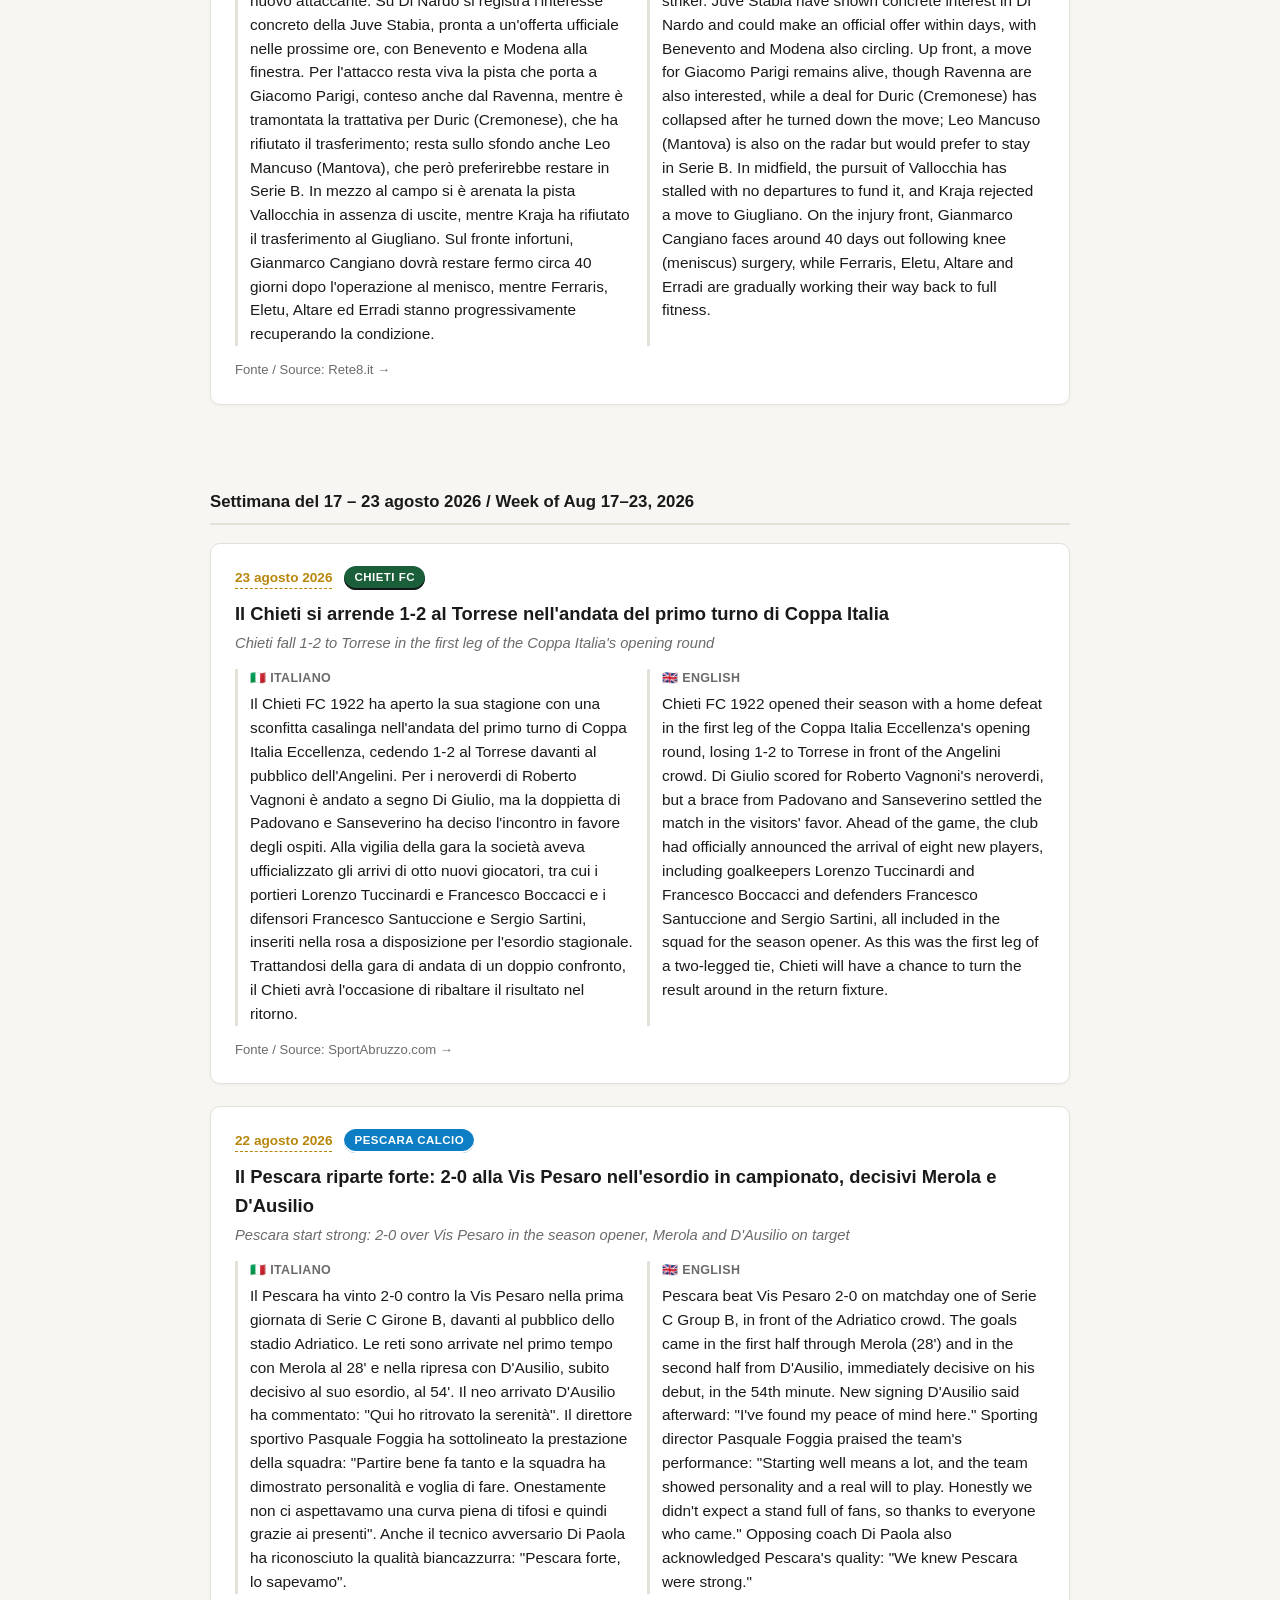
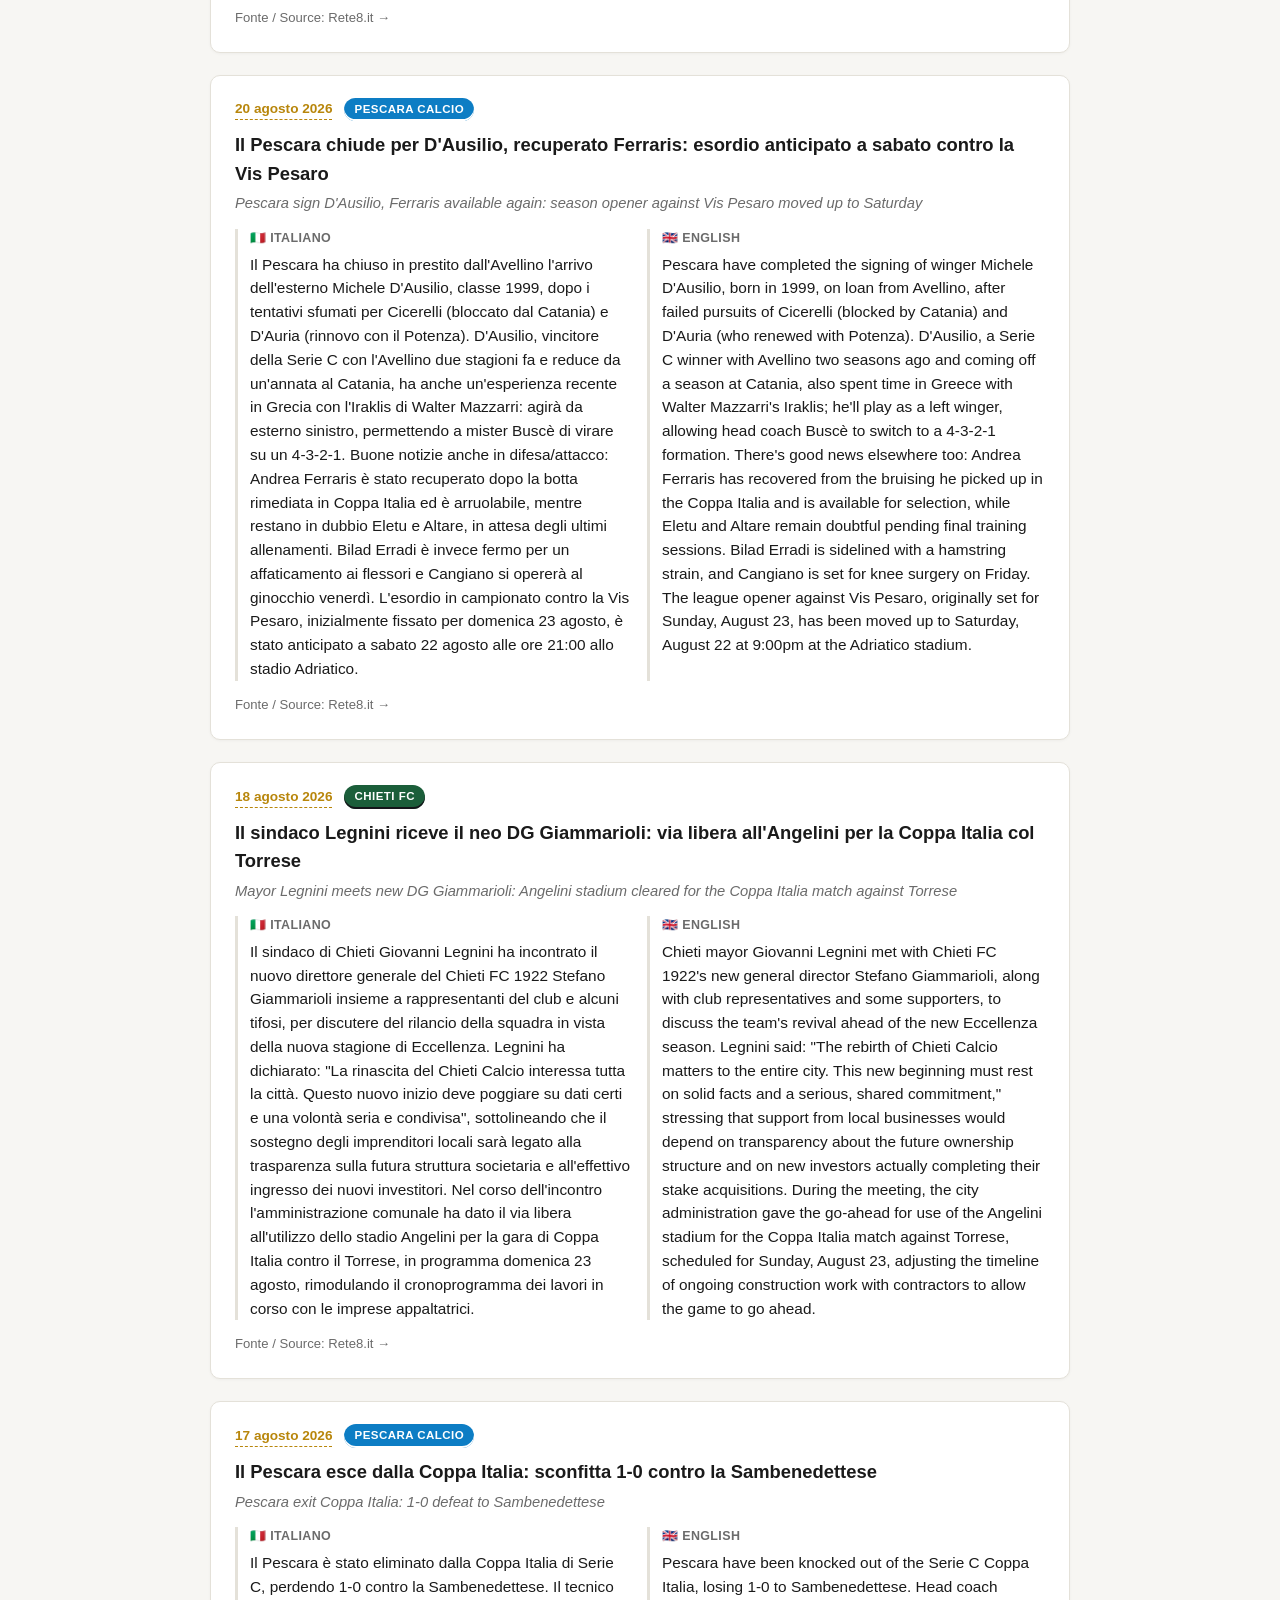
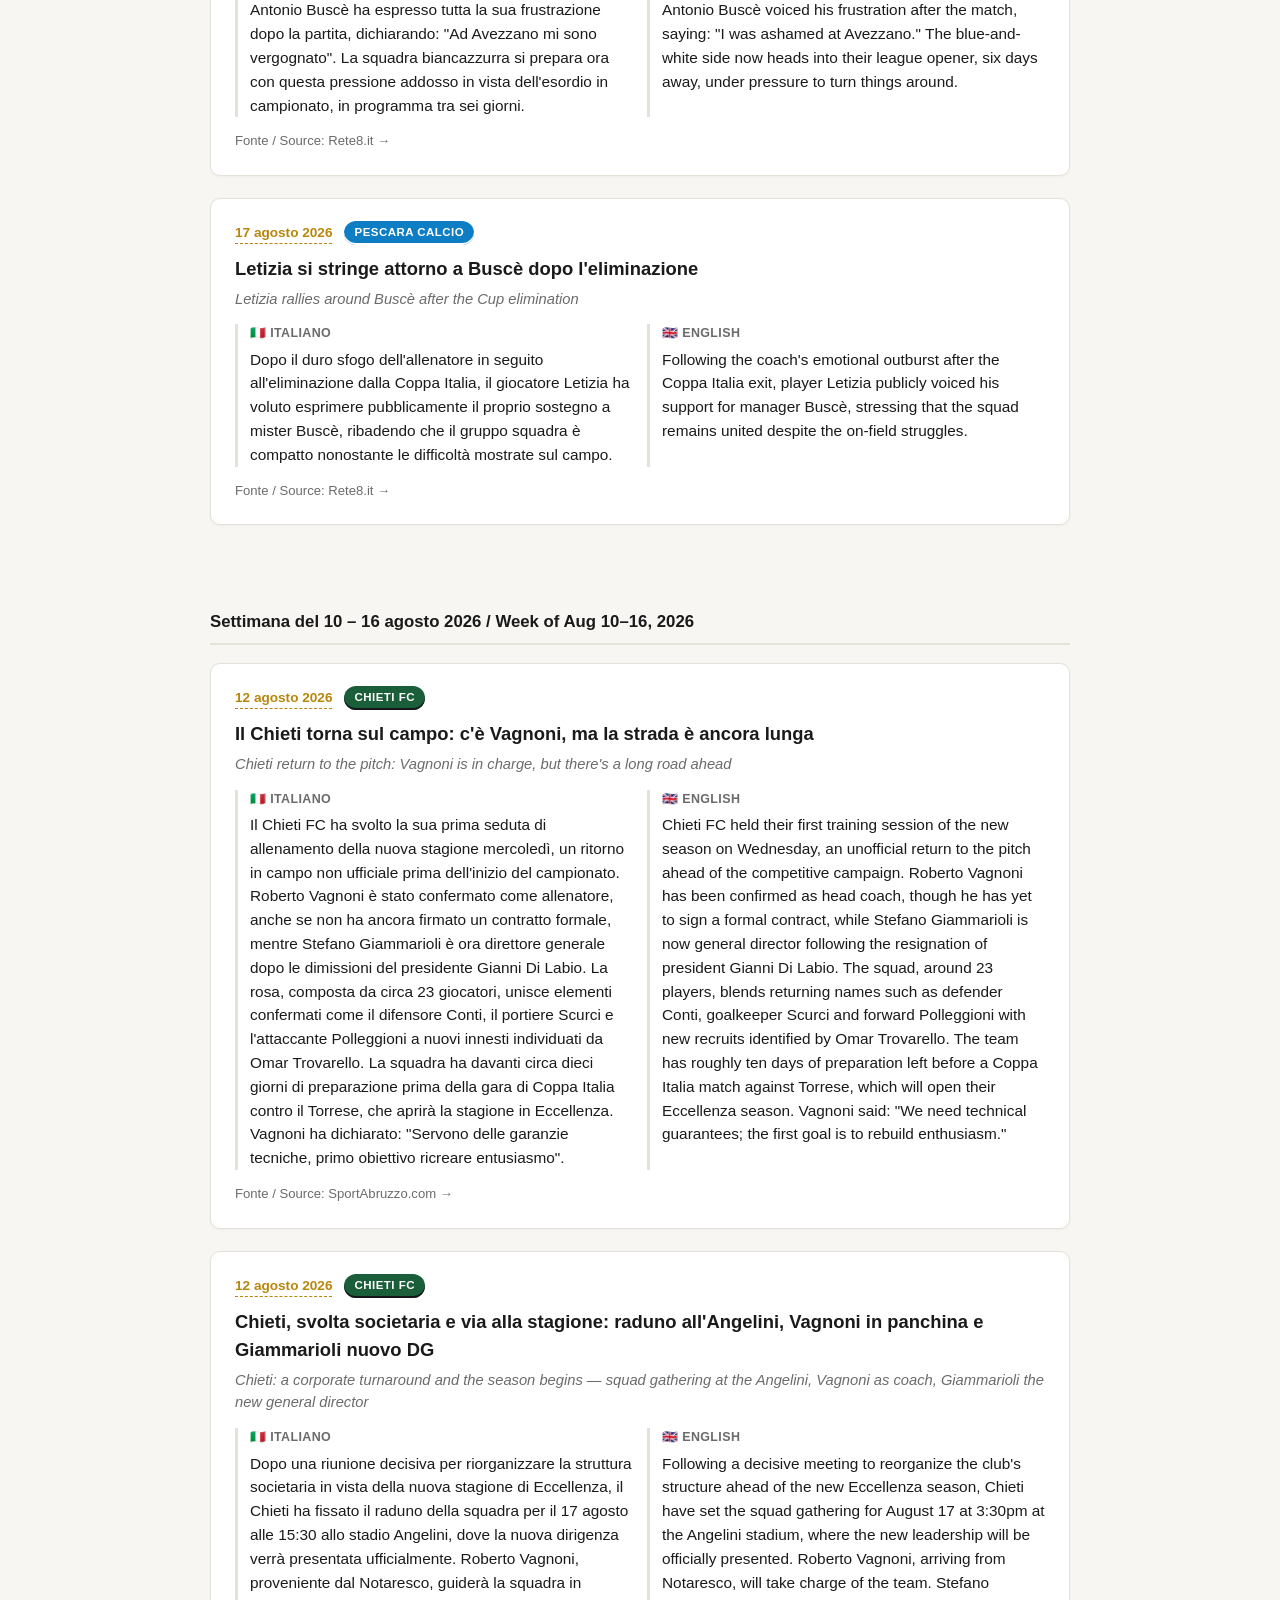
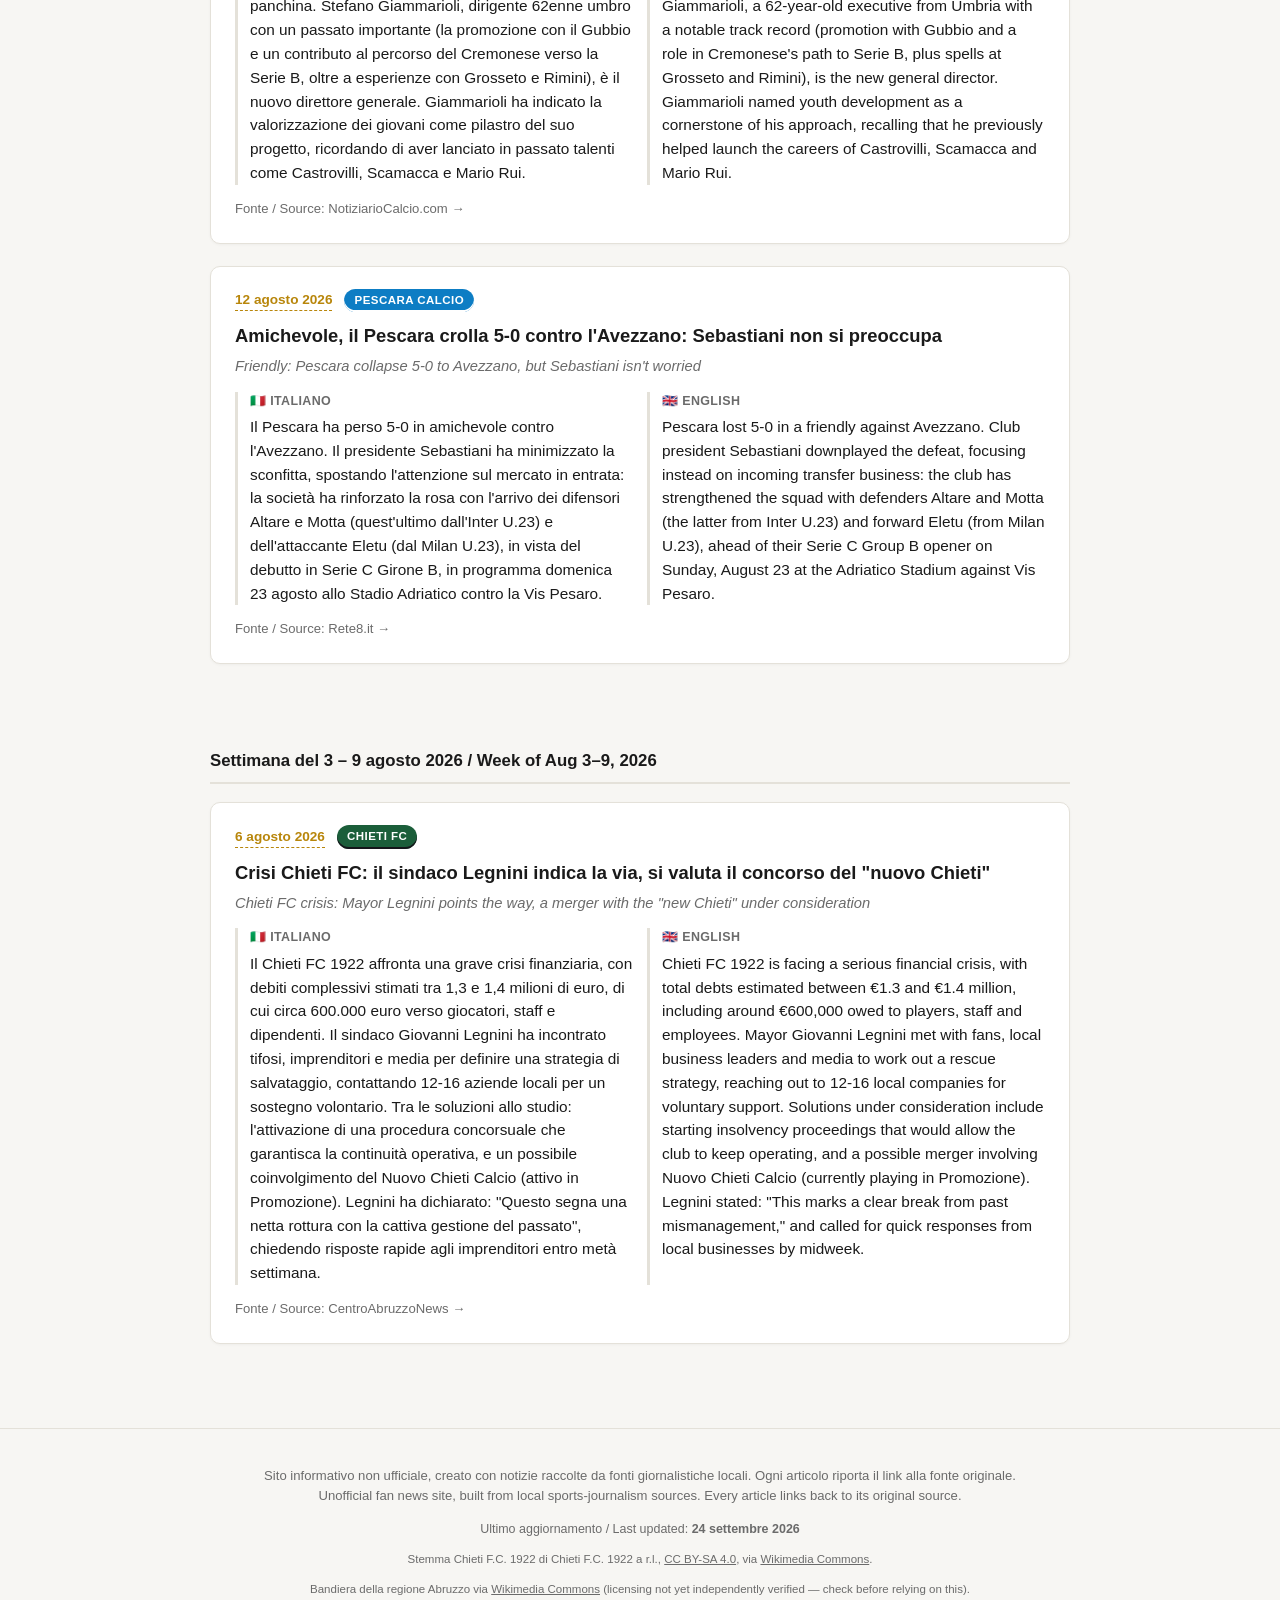
==== commit 0e013f4a: "Add files via upload" ====
--- a/archive.html
+++ b/archive.html
@@ -57,8 +57,141 @@
   -->
 
   <section class="archive-week">
+    <h2 class="archive-week-title">Settimana del 31 agosto – 6 settembre 2026 / Week of Aug 31 – Sep 6, 2026</h2>
+    <div class="news-feed">
+
+    <!-- CHIETI: esordio Eccellenza, sconfitta 0-1 col San Giovanni Teatino, Vagnoni salta la conferenza -->
+    <article class="news-card" data-team="chieti">
+      <div class="news-meta">
+        <a class="news-date" href="https://www.sportabruzzo.com/2026/09/vagnoni-fugge-dopo-il-match-giammarioli-alcuni-atteggiamenti-non-li-tolleriamo-verra-multato/" target="_blank" rel="noopener">6 settembre 2026</a>
+        <span class="team-tag team-chieti">Chieti FC</span>
+      </div>
+      <h2 class="news-title">Il Chieti cade 0-1 in casa col San Giovanni Teatino: rigore di Ranieri, Vagnoni salta la conferenza e verrà multato</h2>
+      <p class="news-title-en">Chieti fall 0-1 at home to San Giovanni Teatino in the Eccellenza opener; Vagnoni skips press conference, set to be fined</p>
+      <div class="news-lang">
+        <div class="lang-block">
+          <span class="lang-label">🇮🇹 Italiano</span>
+          <p>Il Chieti FC 1922 ha aperto la stagione di Eccellenza con una sconfitta interna per 0-1 contro il San Giovanni Teatino, davanti al pubblico dell'Angelini, su un terreno di gioco in condizioni non ottimali. A decidere il match è stato un calcio di rigore trasformato da Francesco Ranieri al 39', dopo un contatto in area; sulla respinta successiva il portiere Monti si è opposto agli ospiti evitando il raddoppio. Nella ripresa i neroverdi di Roberto Vagnoni hanno provato a reagire, con Aceto vicino al gol del pareggio, senza però trovare la via della rete. A far rumore più del risultato è stato quanto accaduto nel post-partita: l'allenatore Vagnoni ha lasciato lo stadio senza presentarsi in conferenza stampa, obbligo per i tecnici. Al suo posto si è presentato il direttore generale Stefano Giammarioli, che ha duramente censurato il comportamento del tecnico: "Siamo il Chieti e non tolleriamo certi atteggiamenti: l'allenatore verrà multato", ha dichiarato, annunciando comunque che nel corso della settimana arriveranno quattro nuovi giocatori, soprattutto per il reparto offensivo.</p>
+        </div>
+        <div class="lang-block">
+          <span class="lang-label">🇬🇧 English</span>
+          <p>Chieti FC 1922 opened their Eccellenza season with a 1-0 home defeat to San Giovanni Teatino in front of the Angelini crowd, on a pitch in less than ideal condition. The match was settled by a 39th-minute penalty converted by Francesco Ranieri after a foul in the box; goalkeeper Monti got in the way of the follow-up shot to keep it at one. In the second half, Roberto Vagnoni's neroverdi pushed for an equalizer, with Aceto going closest, but couldn't find a way through. What made more noise than the result, though, was what happened afterward: head coach Vagnoni left the stadium without attending the mandatory post-match press conference. General director Stefano Giammarioli stepped in for him and strongly criticized the coach's conduct: "We are Chieti and we won't tolerate this kind of behavior — the coach will be fined," he said, while also announcing four new signings expected during the week, mostly aimed at strengthening the attack.</p>
+        </div>
+      </div>
+      <a class="source-link" href="https://www.sportabruzzo.com/2026/09/vagnoni-fugge-dopo-il-match-giammarioli-alcuni-atteggiamenti-non-li-tolleriamo-verra-multato/" target="_blank" rel="noopener">Fonte / Source: SportAbruzzo.com →</a>
+    </article>
+
+    <!-- PESCARA: Pescara-Ravenna 0-0, terza giornata, Buscè, Nardin -->
+    <article class="news-card" data-team="pescara">
+      <div class="news-meta">
+        <a class="news-date" href="https://www.sportabruzzo.com/2026/09/pescara-busce-tante-cose-positive-abbiamo-dimostrato-di-essere-questi/" target="_blank" rel="noopener">6 settembre 2026</a>
+        <span class="team-tag team-pescara">Pescara Calcio</span>
+      </div>
+      <h2 class="news-title">Serie C, il Pescara frena sullo 0-0 col Ravenna: super Nardin, Buscè: "Abbiamo dimostrato di essere questi"</h2>
+      <p class="news-title-en">Serie C: Pescara held to a 0-0 draw by Ravenna; Nardin shines, Buscè: "We showed who we really are"</p>
+      <div class="news-lang">
+        <div class="lang-block">
+          <span class="lang-label">🇮🇹 Italiano</span>
+          <p>Il Pescara ha pareggiato 0-0 contro il Ravenna nella terza giornata di Serie C Girone B, davanti al pubblico dell'Adriatico, in una gara ricca di occasioni da entrambe le parti. Nel primo tempo Parigi ha avuto la palla più nitida ma ha calciato alto, mentre Viola e Guccione hanno colpito la traversa per gli ospiti; ai biancazzurri è stato inoltre negato un calcio di rigore tra le proteste. Nella ripresa Buscè è passato al 4-2-3-1 per arginare la pressione crescente del Ravenna. A brillare più di tutti è stato il classe 2007 Federico Nardin, autore di una prestazione superlativa. Nel dopogara il tecnico biancazzurro ha sottolineato le tante assenze: "Quando regali 5-6 titolari al Ravenna, un risultato positivo non è scontato", ha dichiarato Buscè, aggiungendo: "La scorsa settimana è stata terribile, stasera abbiamo dimostrato il giusto atteggiamento: Forlì è stato solo un passo falso". Il Pescara sale così a 4 punti dopo tre giornate e sabato sarà di scena in trasferta contro l'Atalanta U23.</p>
+        </div>
+        <div class="lang-block">
+          <span class="lang-label">🇬🇧 English</span>
+          <p>Pescara drew 0-0 with Ravenna in Serie C Group B's third matchday, in front of the Adriatico crowd, in a game packed with chances for both sides. In the first half Parigi had the clearest opportunity but shot over, while Ravenna's Viola and Guccione both struck the crossbar; Pescara also had strong penalty appeals waved away. In the second half, Buscè switched to a 4-2-3-1 to contain Ravenna's growing pressure. The standout performer was 2007-born Federico Nardin, who put in an excellent display. Afterward, the head coach pointed to the club's long absentee list: "When you give away 5-6 starters to Ravenna, a positive result isn't guaranteed," Buscè said, adding: "Last week was terrible — tonight we showed the right attitude, and Forlì was just a stumble." Pescara move to 4 points after three matchdays and travel to face Atalanta U23 on Saturday.</p>
+        </div>
+      </div>
+      <a class="source-link" href="https://www.sportabruzzo.com/2026/09/pescara-busce-tante-cose-positive-abbiamo-dimostrato-di-essere-questi/" target="_blank" rel="noopener">Fonte / Source: SportAbruzzo.com →</a>
+    </article>
+
+    <!-- PESCARA: calciomercato, ultimo giorno, Nardin Inglese Sardo, sfuma Mangiapoco -->
+    <article class="news-card" data-team="pescara">
+      <div class="news-meta">
+        <a class="news-date" href="https://www.sportabruzzo.com/2026/09/chiuso-il-mercato-per-il-pescara-dentro-anche-inglese-e-sardo/" target="_blank" rel="noopener">1 settembre 2026</a>
+        <span class="team-tag team-pescara">Pescara Calcio</span>
+      </div>
+      <h2 class="news-title">Calciomercato, il Pescara chiude con Nardin, Inglese e Sardo: sfuma il colpo Mangiapoco</h2>
+      <p class="news-title-en">Transfer window closes: Pescara land Nardin, Inglese and Sardo; the Mangiapoco deal falls through</p>
+      <div class="news-lang">
+        <div class="lang-block">
+          <span class="lang-label">🇮🇹 Italiano</span>
+          <p>Il Pescara ha chiuso la sessione di calciomercato con un ultimo giorno intenso: sono arrivati il difensore Federico Nardin in prestito dalla Roma, l'attaccante Roberto Inglese e il centrocampista Jacopo Sardo, che si aggiungono agli innesti già ufficializzati nei giorni precedenti, l'attaccante Giacomo Parigi dal Latina e il portiere Vincenzo Fiorillo dalla Carrarese. Non è invece andata in porto la trattativa per il portiere classe 2004 Stefano Mangiapoco, obiettivo di mercato dalla Juventus: l'operazione sembrava vicina alla definizione ma non è stata ratificata entro la chiusura del mercato. Con questi movimenti la rosa a disposizione di Antonio Buscè si amplia ulteriormente in vista delle prossime giornate di campionato.</p>
+        </div>
+        <div class="lang-block">
+          <span class="lang-label">🇬🇧 English</span>
+          <p>Pescara closed out the summer transfer window with a busy final day: defender Federico Nardin arrived on loan from Roma, along with forward Roberto Inglese and midfielder Jacopo Sardo, joining forward Giacomo Parigi (signed from Latina) and goalkeeper Vincenzo Fiorillo (from Carrarese), both completed in the days before. One deal that didn't go through was for 2004-born goalkeeper Stefano Mangiapoco, a target from Juventus: the move appeared close to being finalized but was not ratified before the market closed. With these additions, Antonio Buscè's squad is further strengthened heading into the coming league matches.</p>
+        </div>
+      </div>
+      <a class="source-link" href="https://www.sportabruzzo.com/2026/09/chiuso-il-mercato-per-il-pescara-dentro-anche-inglese-e-sardo/" target="_blank" rel="noopener">Fonte / Source: SportAbruzzo.com →</a>
+    </article>
+
+    </div>
+  </section>
+
+  <section class="archive-week">
     <h2 class="archive-week-title">Settimana del 24 – 30 agosto 2026 / Week of Aug 24–30, 2026</h2>
     <div class="news-feed">
+
+    <!-- CHIETI: eliminazione Coppa Italia, Torrese vince 4-0 il ritorno (6-1 aggregato) -->
+    <article class="news-card" data-team="chieti">
+      <div class="news-meta">
+        <a class="news-date" href="https://www.sportabruzzo.com/2026/08/coppa-italia-eccellenza-risultati-e-verdetti-degli-ottavi-di-finale/" target="_blank" rel="noopener">30 agosto 2026</a>
+        <span class="team-tag team-chieti">Chieti FC</span>
+      </div>
+      <h2 class="news-title">Il Chieti saluta la Coppa Italia: la Torrese vince 4-0 il ritorno e passa 6-1 nel doppio confronto</h2>
+      <p class="news-title-en">Chieti's Coppa Italia run ends: Torrese win the return leg 4-0 to advance 6-1 on aggregate</p>
+      <div class="news-lang">
+        <div class="lang-block">
+          <span class="lang-label">🇮🇹 Italiano</span>
+          <p>Il Chieti FC 1922 è stato eliminato dalla Coppa Italia Eccellenza, cedendo 4-0 alla Torrese nella gara di ritorno degli ottavi di finale, che ha chiuso il doppio confronto sul punteggio complessivo di 6-1 in favore dei granata. Per la Torrese sono andati a segno una doppietta di Padovano, Gobbo e Petrella. Dopo la sconfitta di misura nell'andata all'Angelini (1-2), i neroverdi di Roberto Vagnoni non sono riusciti a ribaltare il pronostico e chiudono così anzitempo la loro avventura nella coppa regionale. La squadra si concentra ora sull'esordio nel campionato di Eccellenza, in programma domenica 6 settembre, con il calcio d'inizio posticipato dalle 15:00 alle 16:30 per le alte temperature.</p>
+        </div>
+        <div class="lang-block">
+          <span class="lang-label">🇬🇧 English</span>
+          <p>Chieti FC 1922 have been eliminated from the Coppa Italia Eccellenza, losing 4-0 to Torrese in the round-of-16 return leg, which closed out the tie 6-1 on aggregate in the home side's favor. Torrese's goals came from a brace by Padovano, plus strikes from Gobbo and Petrella. After a narrow 1-2 first-leg defeat at the Angelini, Roberto Vagnoni's neroverdi were unable to turn the tie around and so exit the regional cup at this early stage. The club now turns its full attention to the Eccellenza league opener on Sunday, September 6, with kickoff pushed back from 3:00pm to 4:30pm because of the heat.</p>
+        </div>
+      </div>
+      <a class="source-link" href="https://www.sportabruzzo.com/2026/08/coppa-italia-eccellenza-risultati-e-verdetti-degli-ottavi-di-finale/" target="_blank" rel="noopener">Fonte / Source: SportAbruzzo.com →</a>
+    </article>
+
+    <!-- PESCARA: Forlì-Pescara 6-3, Pellacani espulso, Buscè critico -->
+    <article class="news-card" data-team="pescara">
+      <div class="news-meta">
+        <a class="news-date" href="https://www.rete8.it/top-sport/serie-c-forli-pescara-6-3-busce-non-riesco-a-spiegarmi-cio-che-ho-visto/" target="_blank" rel="noopener">29 agosto 2026</a>
+        <span class="team-tag team-pescara">Pescara Calcio</span>
+      </div>
+      <h2 class="news-title">Serie C, il Pescara crolla 6-3 a Forlì dopo una rimonta sfumata: espulso Pellacani, Buscè: "Non riesco a spiegarmi ciò che ho visto"</h2>
+      <p class="news-title-en">Serie C: Pescara collapse 6-3 at Forlì after a fightback falls short; Pellacani sent off, Buscè: "I can't explain what I saw"</p>
+      <div class="news-lang">
+        <div class="lang-block">
+          <span class="lang-label">🇮🇹 Italiano</span>
+          <p>Nella seconda giornata di Serie C Girone B il Pescara è caduto 6-3 sul campo del Forlì, in una gara ricchissima di episodi. I biancazzurri erano passati in vantaggio con Meazzi, ma sono stati rimontati e si sono ritrovati sotto 3-1 già al 24', anche a causa dell'espulsione del capitano Filippo Pellacani al 33'. Nonostante l'inferiorità numerica, la squadra di Antonio Buscè ha trovato la forza di riportarsi sul 3-3 con le reti di Andrea Ferraris e su rigore, prima di crollare definitivamente nel finale. Un ko pesante commentato con parole dure dall'allenatore: "Non riesco a spiegarmi ciò che ho visto in campo", ha dichiarato Buscè, imputando il tracollo a un blackout di attenzione più che a demeriti tattici. L'episodio riaccende l'urgenza sul mercato, con la dirigenza già al lavoro per rinforzare centrocampo e reparto arretrato.</p>
+        </div>
+        <div class="lang-block">
+          <span class="lang-label">🇬🇧 English</span>
+          <p>In Serie C Group B's second matchday, Pescara collapsed 6-3 away to Forlì in a match packed with incident. The biancazzurri had taken the lead through Meazzi but were pegged back and found themselves 3-1 down by the 24th minute, not helped by captain Filippo Pellacani's red card in the 33rd. Despite playing a man down, Antonio Buscè's side fought back to level at 3-3 with goals from Andrea Ferraris and a penalty, before conceding again late on to lose 6-3. Buscè didn't hold back afterward: "I can't explain what I saw out there," he said, pinning the collapse on a lapse in concentration rather than any tactical shortcoming. The result adds urgency to the club's transfer business, with the sporting management already working to reinforce midfield and defense.</p>
+        </div>
+      </div>
+      <a class="source-link" href="https://www.rete8.it/top-sport/serie-c-forli-pescara-6-3-busce-non-riesco-a-spiegarmi-cio-che-ho-visto/" target="_blank" rel="noopener">Fonte / Source: Rete8.it →</a>
+    </article>
+
+    <!-- PESCARA: Di Nardo ceduto alla Juve Stabia, assalto a Parigi -->
+    <article class="news-card" data-team="pescara">
+      <div class="news-meta">
+        <a class="news-date" href="https://www.rete8.it/pescara-calcio/pescara-calcio-ceduto-di-nardo-e-il-giorno-dellaffondo-per-parigi/" target="_blank" rel="noopener">27 agosto 2026</a>
+        <span class="team-tag team-pescara">Pescara Calcio</span>
+      </div>
+      <h2 class="news-title">Pescara, ufficiale la cessione di Di Nardo alla Juve Stabia: ora l'affondo per Parigi</h2>
+      <p class="news-title-en">Pescara complete Di Nardo's sale to Juve Stabia, now pushing hard for Parigi</p>
+      <div class="news-lang">
+        <div class="lang-block">
+          <span class="lang-label">🇮🇹 Italiano</span>
+          <p>Il Pescara ha ufficializzato la cessione dell'attaccante Antonio Di Nardo alla Juve Stabia per circa 2 milioni di euro più il 10% su una futura rivendita, dopo le visite mediche sostenute dal giocatore in mattinata. Con il tesoretto incassato, il presidente Daniele Sebastiani e il direttore sportivo Pasquale Foggia puntano con decisione su Giacomo Parigi del Latina, che avrebbe già raggiunto un'intesa di massima per un biennale da circa 180.000 euro a stagione: l'offerta biancazzurra si aggirerebbe sui 250.000 euro e la trattativa sembra in discesa dopo il ritiro del Ravenna dalla corsa al giocatore. Sul fronte movimenti restano aperte anche le caselle portiere (possibile partenza di Ivan Saio, con Dini o Iannarilli come alternative), difesa (un'eventuale uscita di Milan potrebbe portare a un nuovo terzino o centrale) e centrocampo (la partenza di Kraja aprirebbe le porte all'ex Ternana Vallocchia). Intanto l'associazione Pescara Biancazzurra ha lanciato un'iniziativa di azionariato popolare per entrare nella compagine societaria, ipotesi verso cui Sebastiani si è detto aperto. La squadra prepara la trasferta di sabato 29 agosto alle ore 21:00 sul campo del Forlì, valida per la seconda giornata di Serie C Girone B.</p>
+        </div>
+        <div class="lang-block">
+          <span class="lang-label">🇬🇧 English</span>
+          <p>Pescara have officially completed the sale of striker Antonio Di Nardo to Juve Stabia for around €2 million plus a 10% sell-on clause, after the player underwent a medical this morning. With the funds raised, president Daniele Sebastiani and sporting director Pasquale Foggia are pushing hard for Giacomo Parigi of Latina, who is said to have already agreed personal terms on a two-year deal worth around €180,000 a season; Pescara's offer is believed to be around €250,000, and the move looks increasingly likely after Ravenna withdrew from the race. Elsewhere in the transfer market, the club is also weighing a possible departure for goalkeeper Ivan Saio (which could bring in Dini or Iannarilli), a defensive move if Milan leaves, and a possible arrival for ex-Ternana midfielder Vallocchia should Kraja depart. Meanwhile, the Pescara Biancazzurra supporters' association has launched a popular-shareholding initiative aimed at taking a stake in the club, an idea Sebastiani has said he's open to. The team is now preparing for Saturday's trip to Forlì on August 29 at 9:00pm, in Serie C Group B's second matchday.</p>
+        </div>
+      </div>
+      <a class="source-link" href="https://www.rete8.it/pescara-calcio/pescara-calcio-ceduto-di-nardo-e-il-giorno-dellaffondo-per-parigi/" target="_blank" rel="noopener">Fonte / Source: Rete8.it →</a>
+    </article>
 
     <!-- PESCARA: mercato, ultima settimana, caso Di Nardo -->
     <article class="news-card" data-team="pescara">
@@ -321,7 +454,7 @@
   <div class="container">
     <p>Sito informativo non ufficiale, creato con notizie raccolte da fonti giornalistiche locali. Ogni articolo riporta il link alla fonte originale.<br>
     Unofficial fan news site, built from local sports-journalism sources. Every article links back to its original source.</p>
-    <p class="footer-updated">Ultimo aggiornamento / Last updated: <strong>10 settembre 2026</strong></p>
+    <p class="footer-updated">Ultimo aggiornamento / Last updated: <strong>24 settembre 2026</strong></p>
     <p class="footer-credit">Stemma Chieti F.C. 1922 di Chieti F.C. 1922 a r.l., <a href="https://creativecommons.org/licenses/by-sa/4.0/" target="_blank" rel="noopener">CC BY-SA 4.0</a>, via <a href="https://commons.wikimedia.org/wiki/File:Chietifc1922.png" target="_blank" rel="noopener">Wikimedia Commons</a>.</p>
     <p class="footer-credit">Bandiera della regione Abruzzo via <a href="https://commons.wikimedia.org/wiki/File:Flag_of_Abruzzo.svg" target="_blank" rel="noopener">Wikimedia Commons</a> (licensing not yet independently verified — check before relying on this).</p>
   </div>
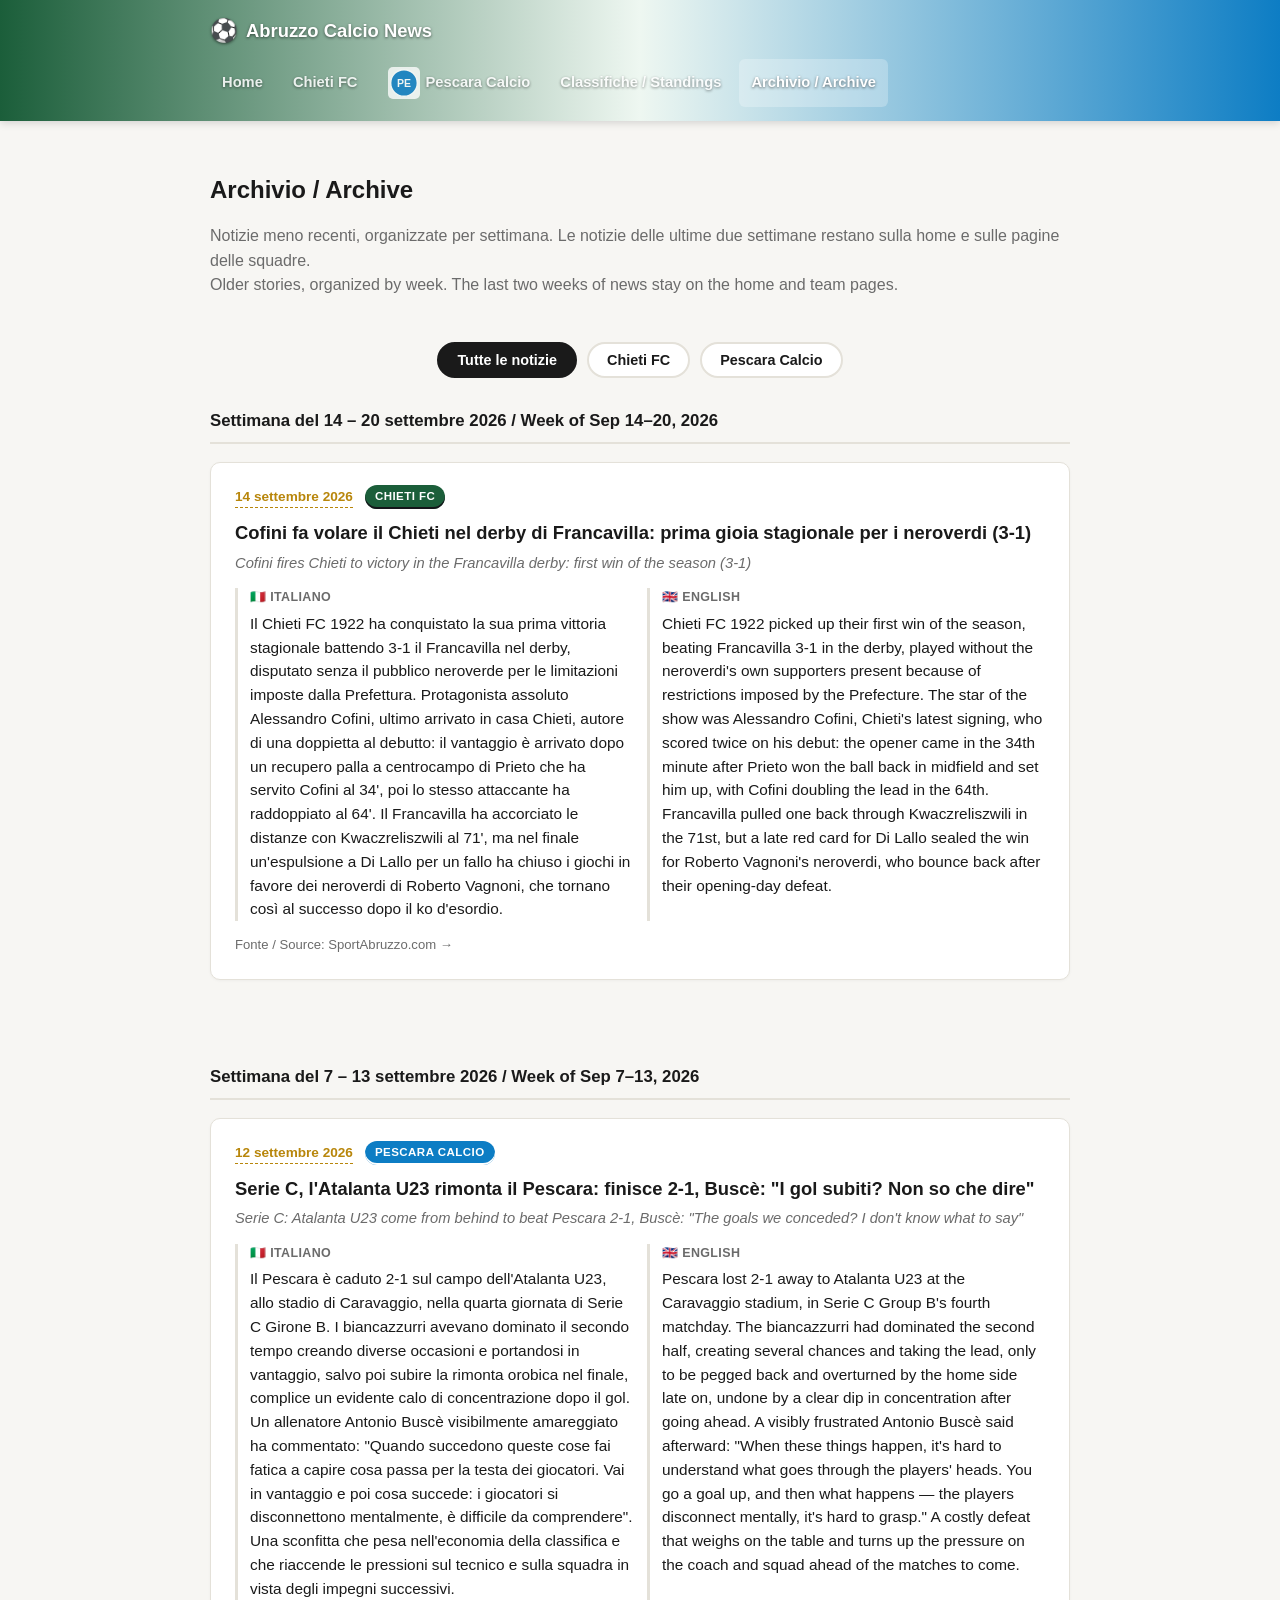
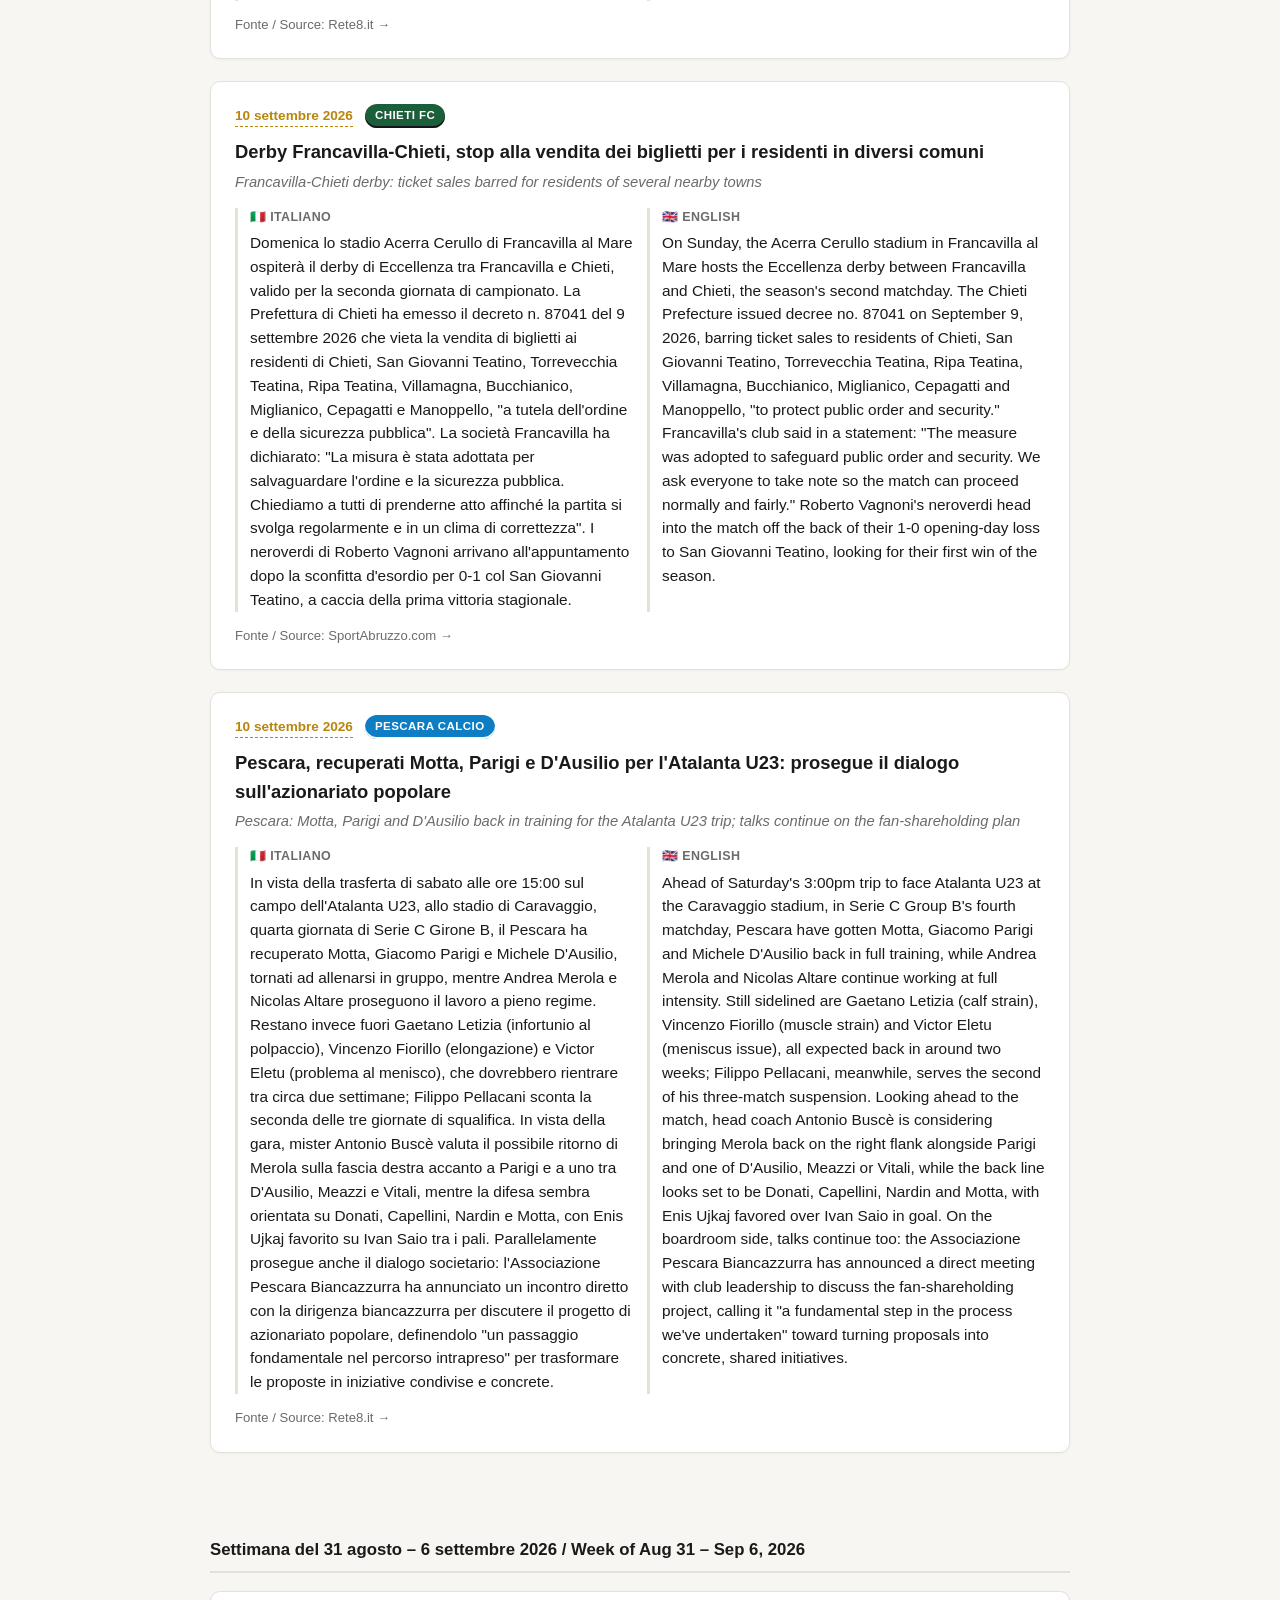
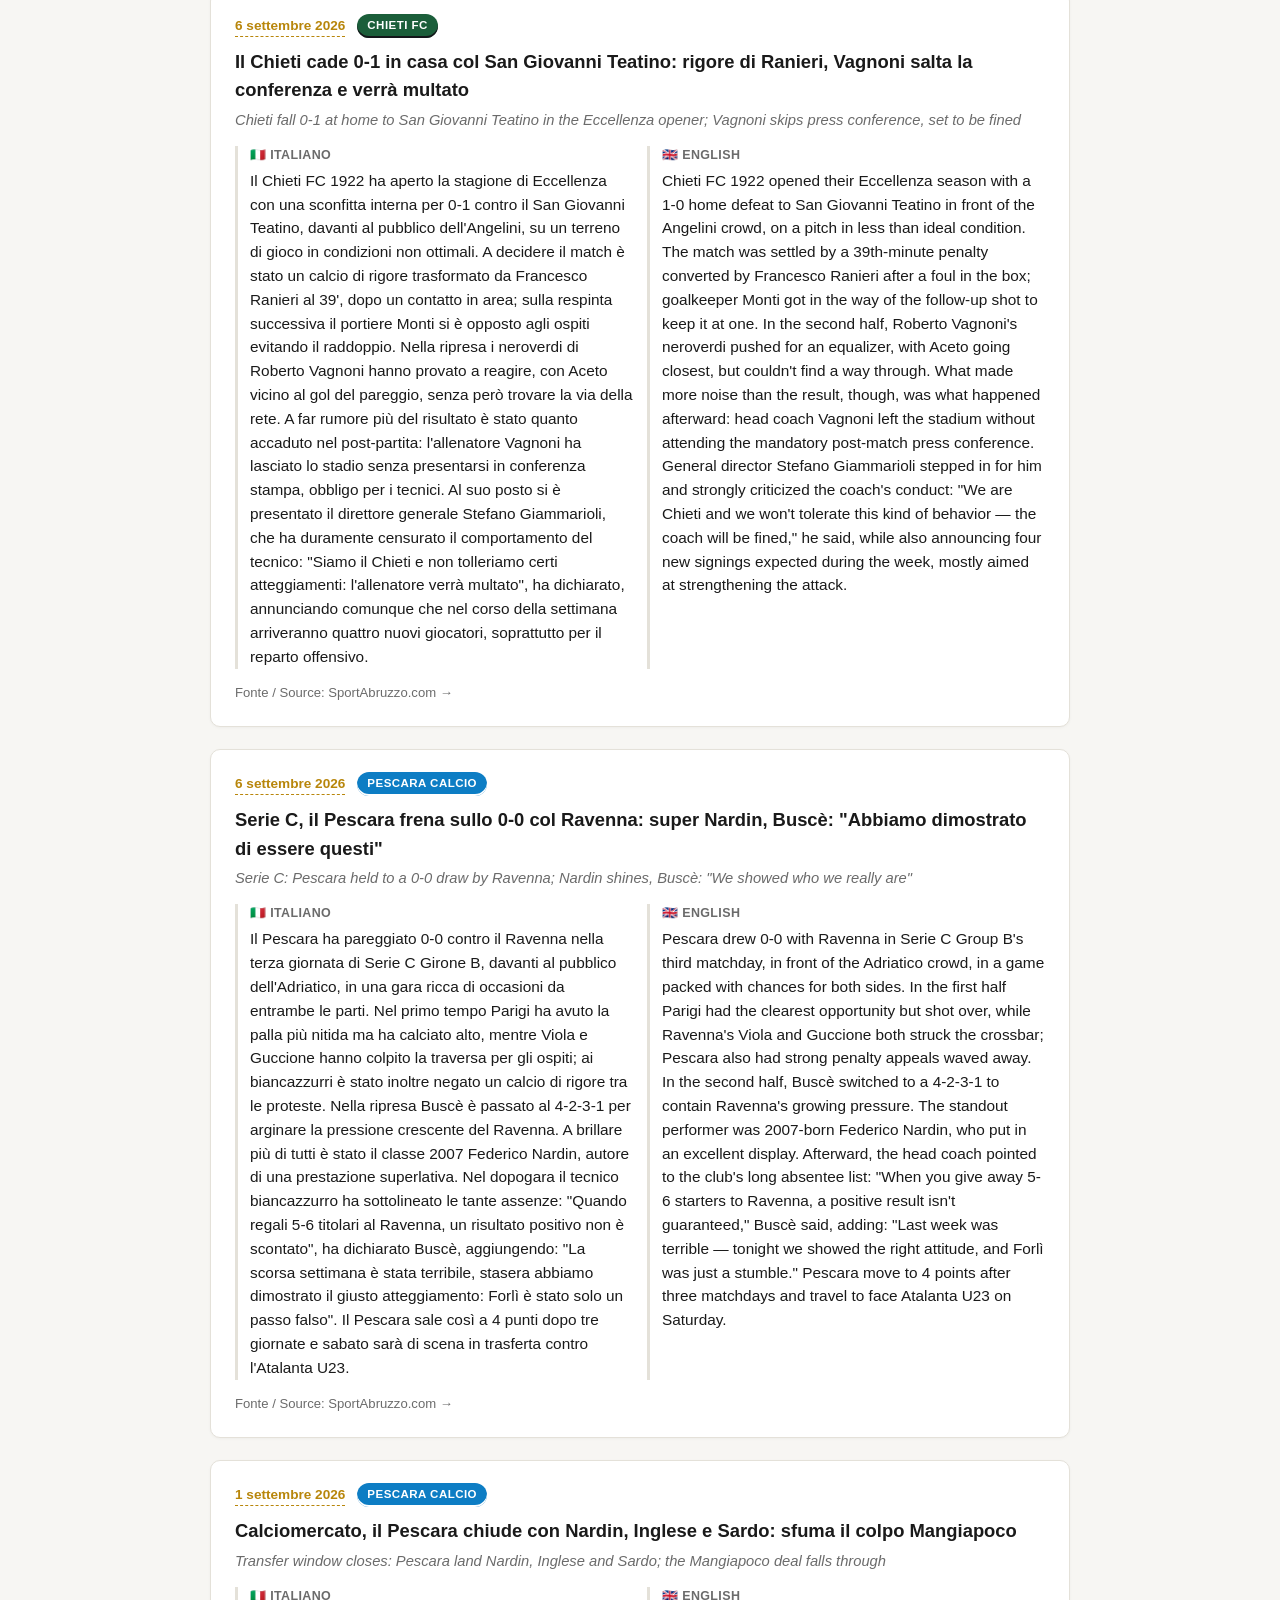
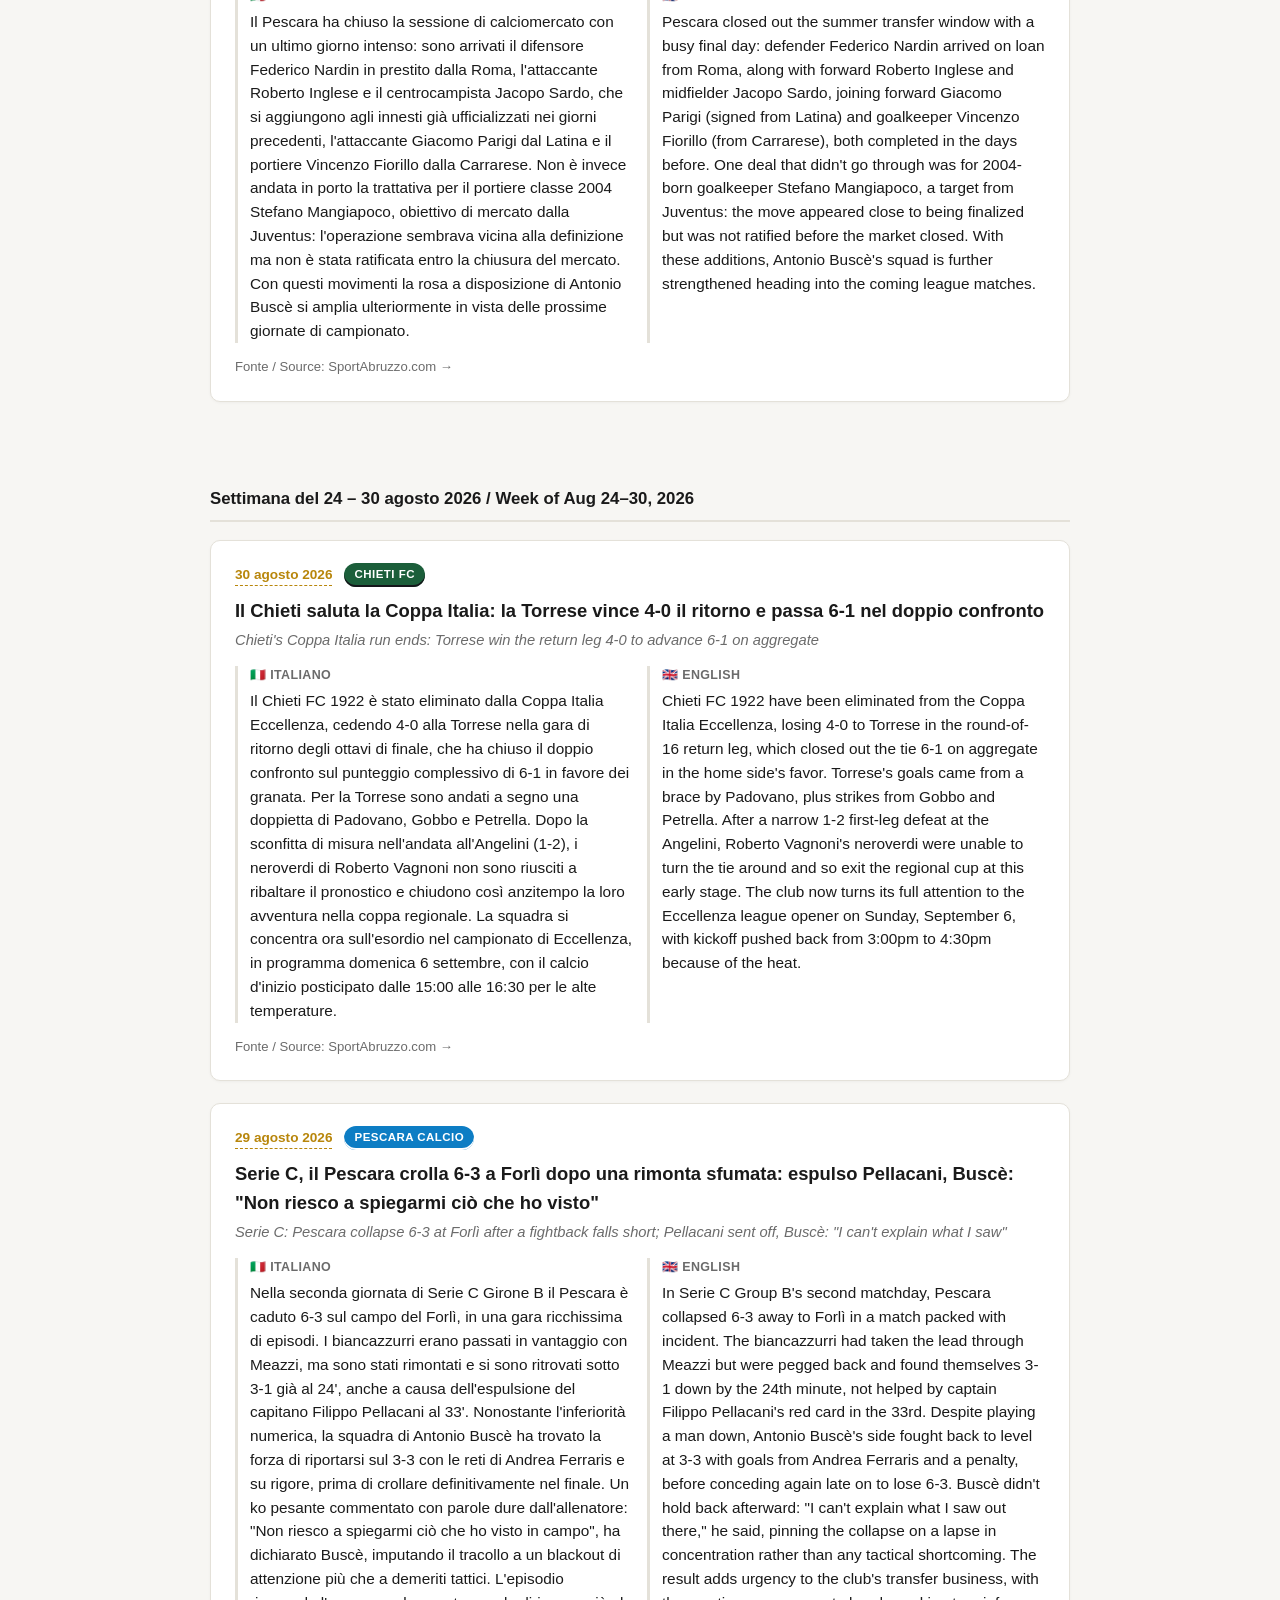
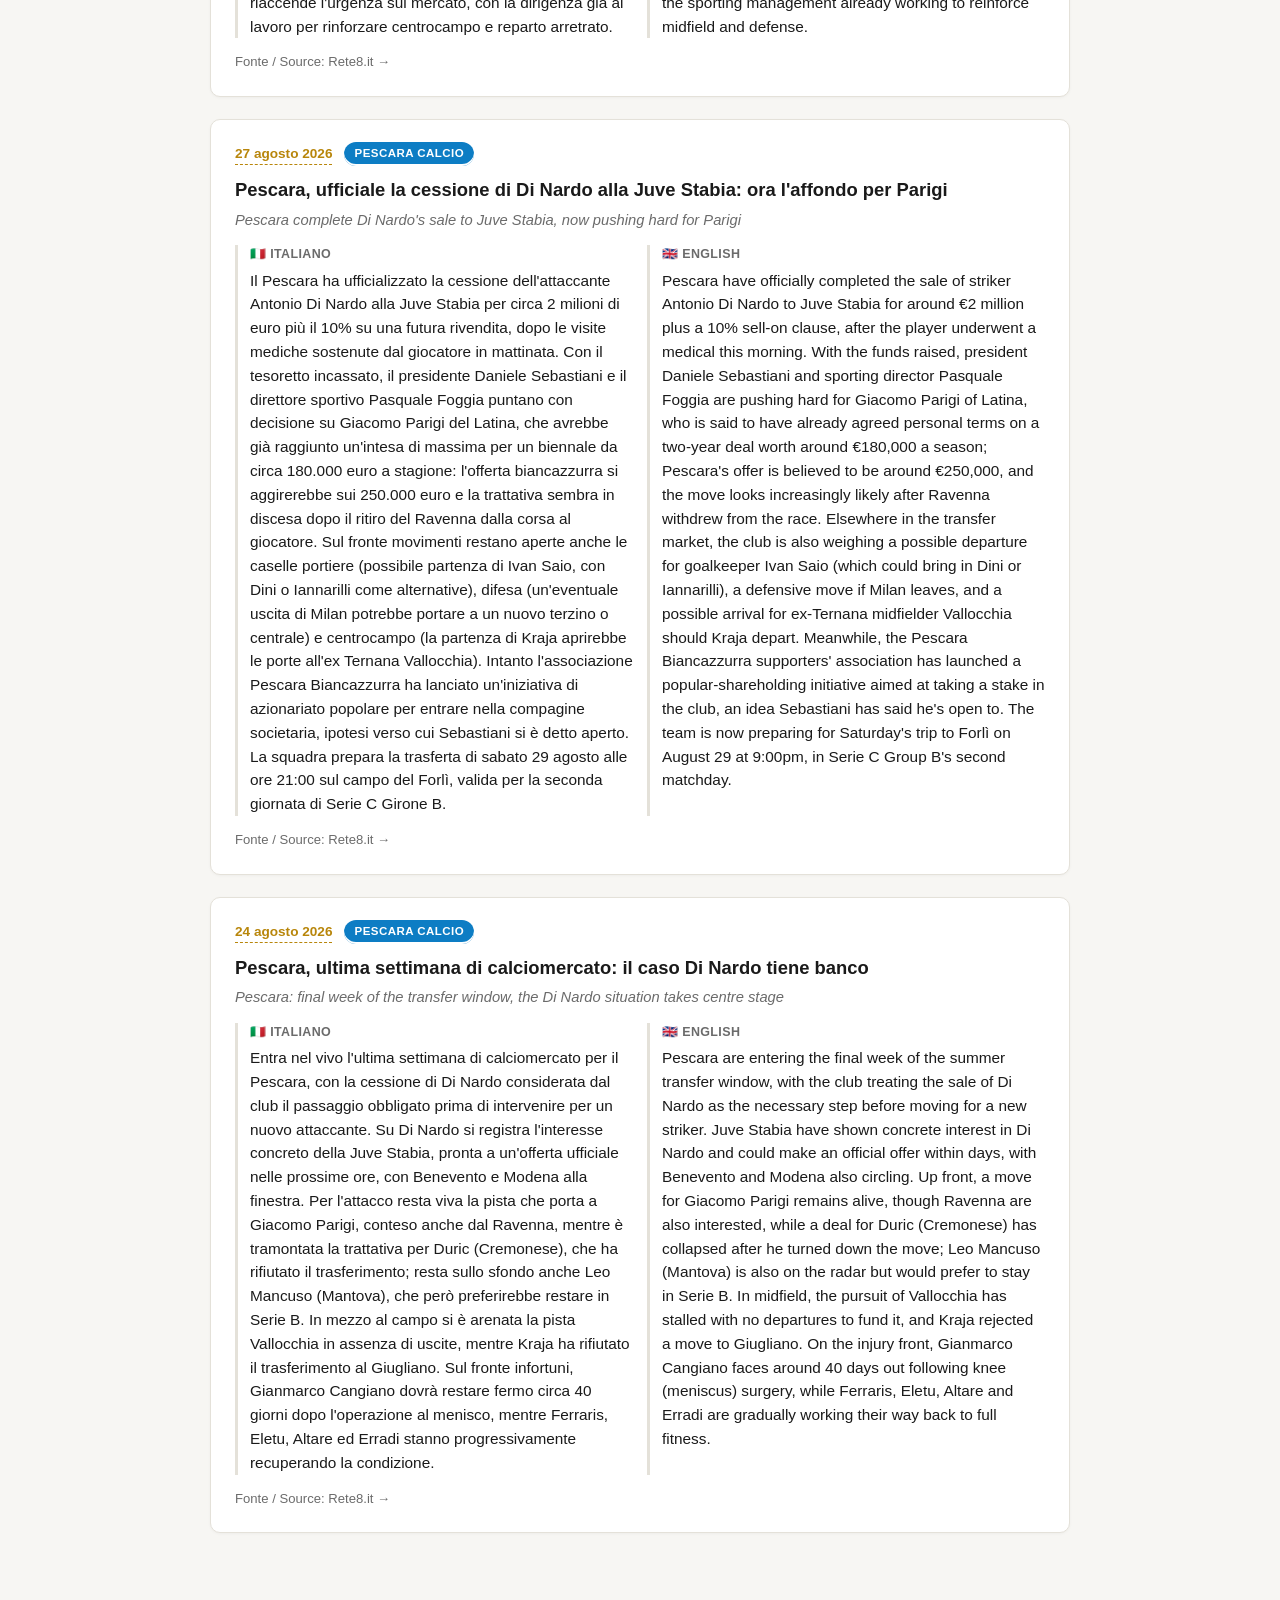
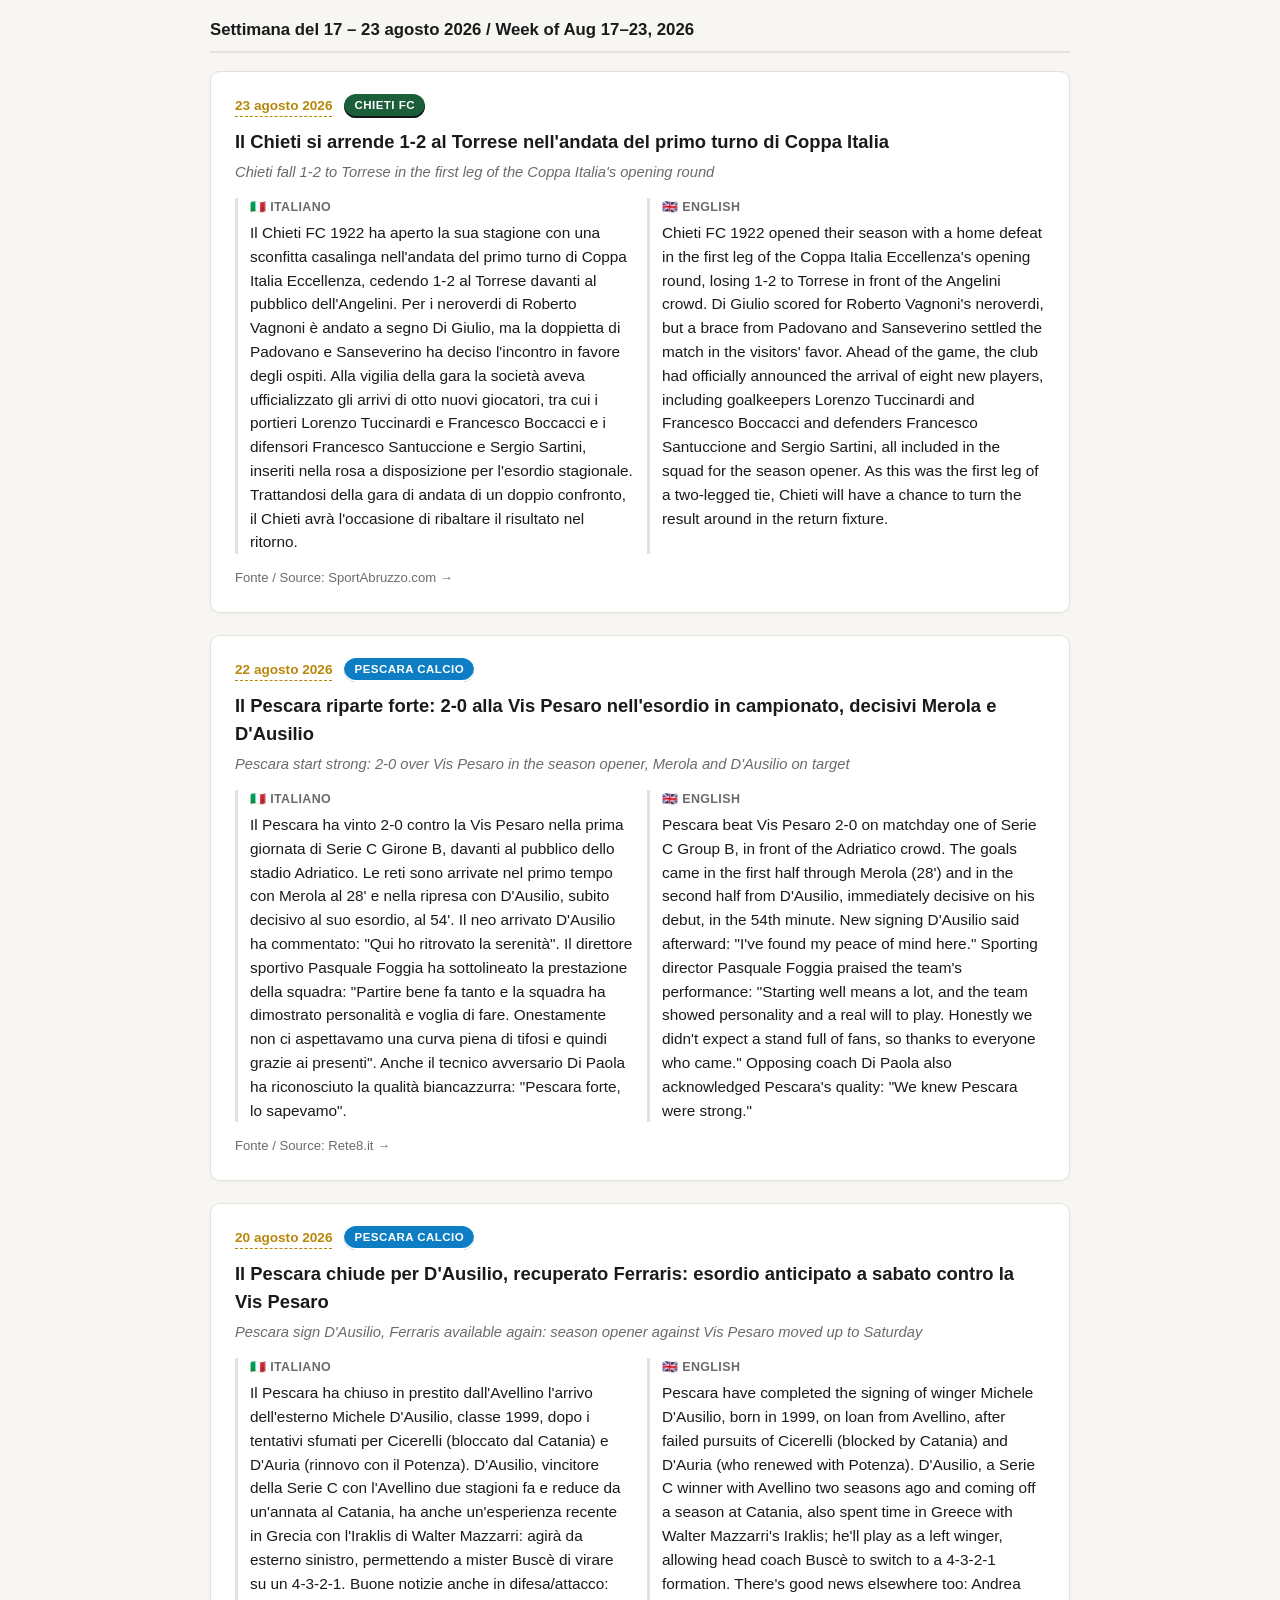
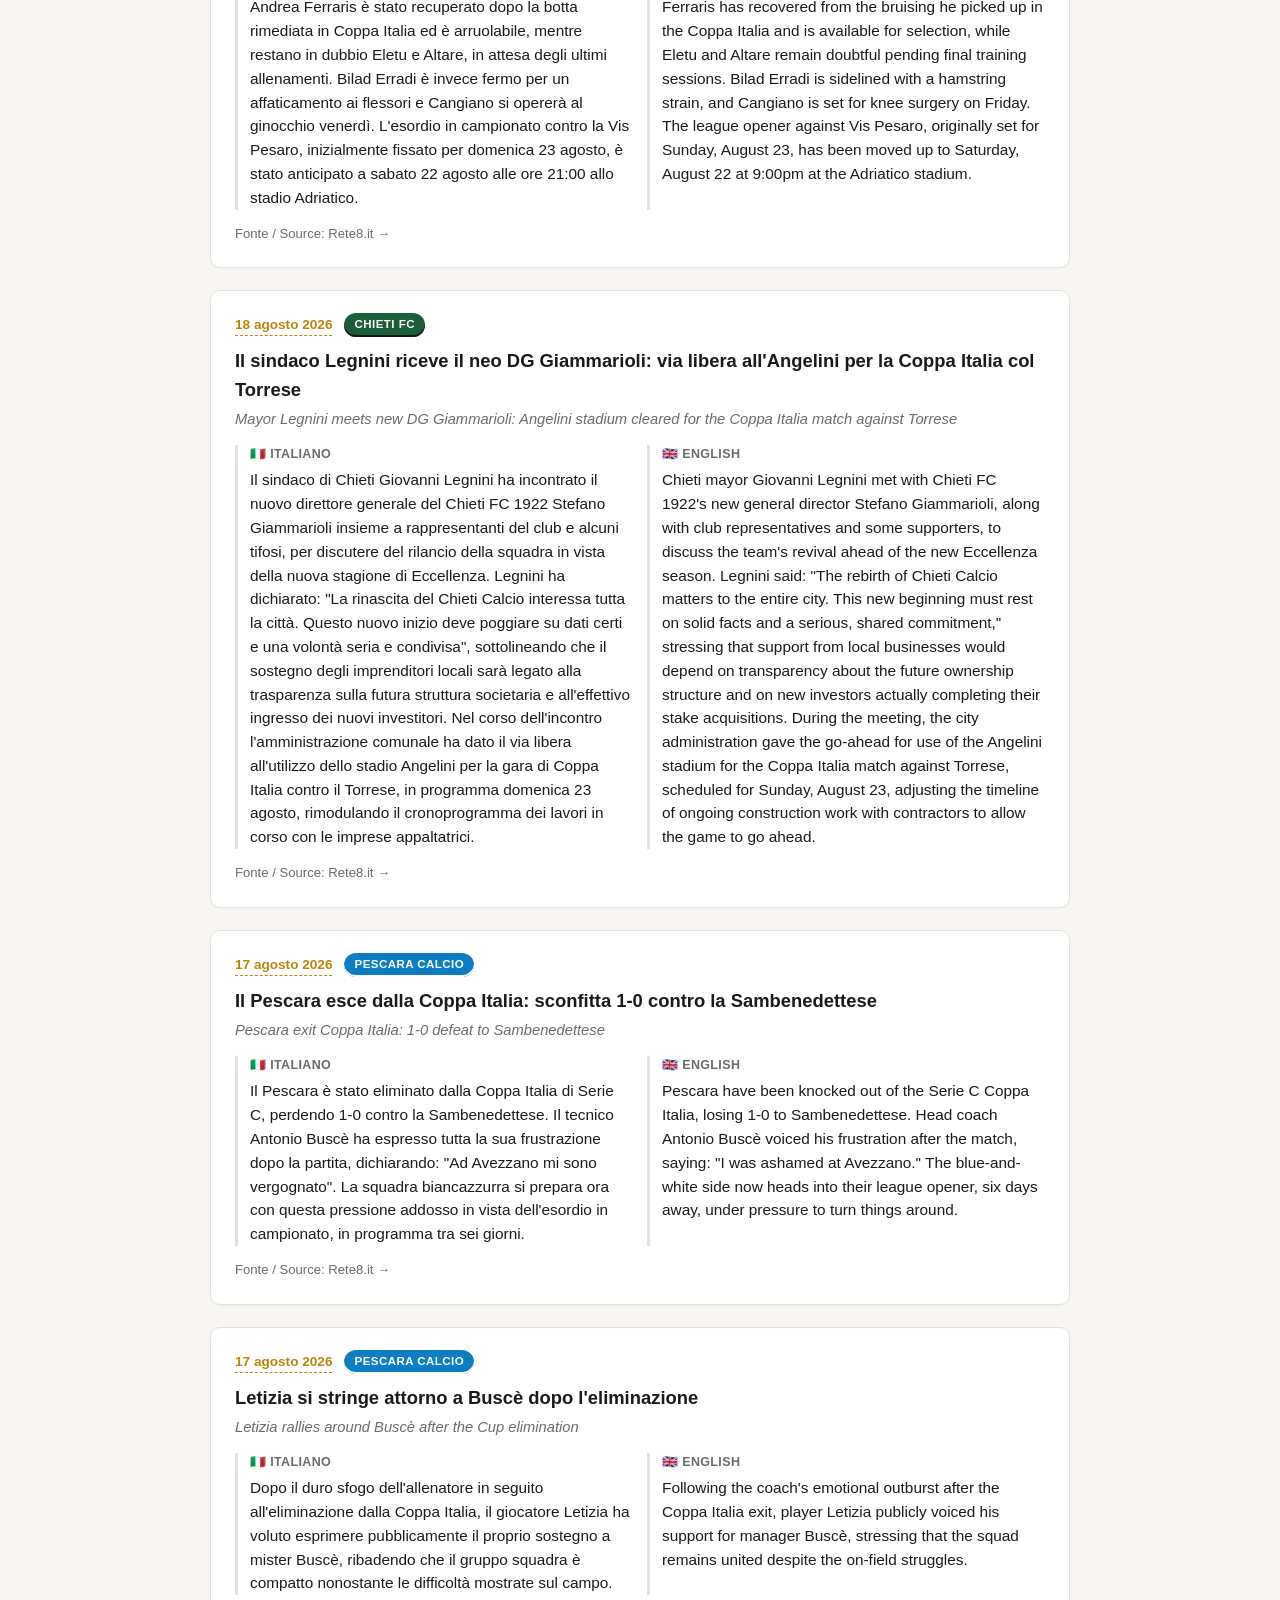
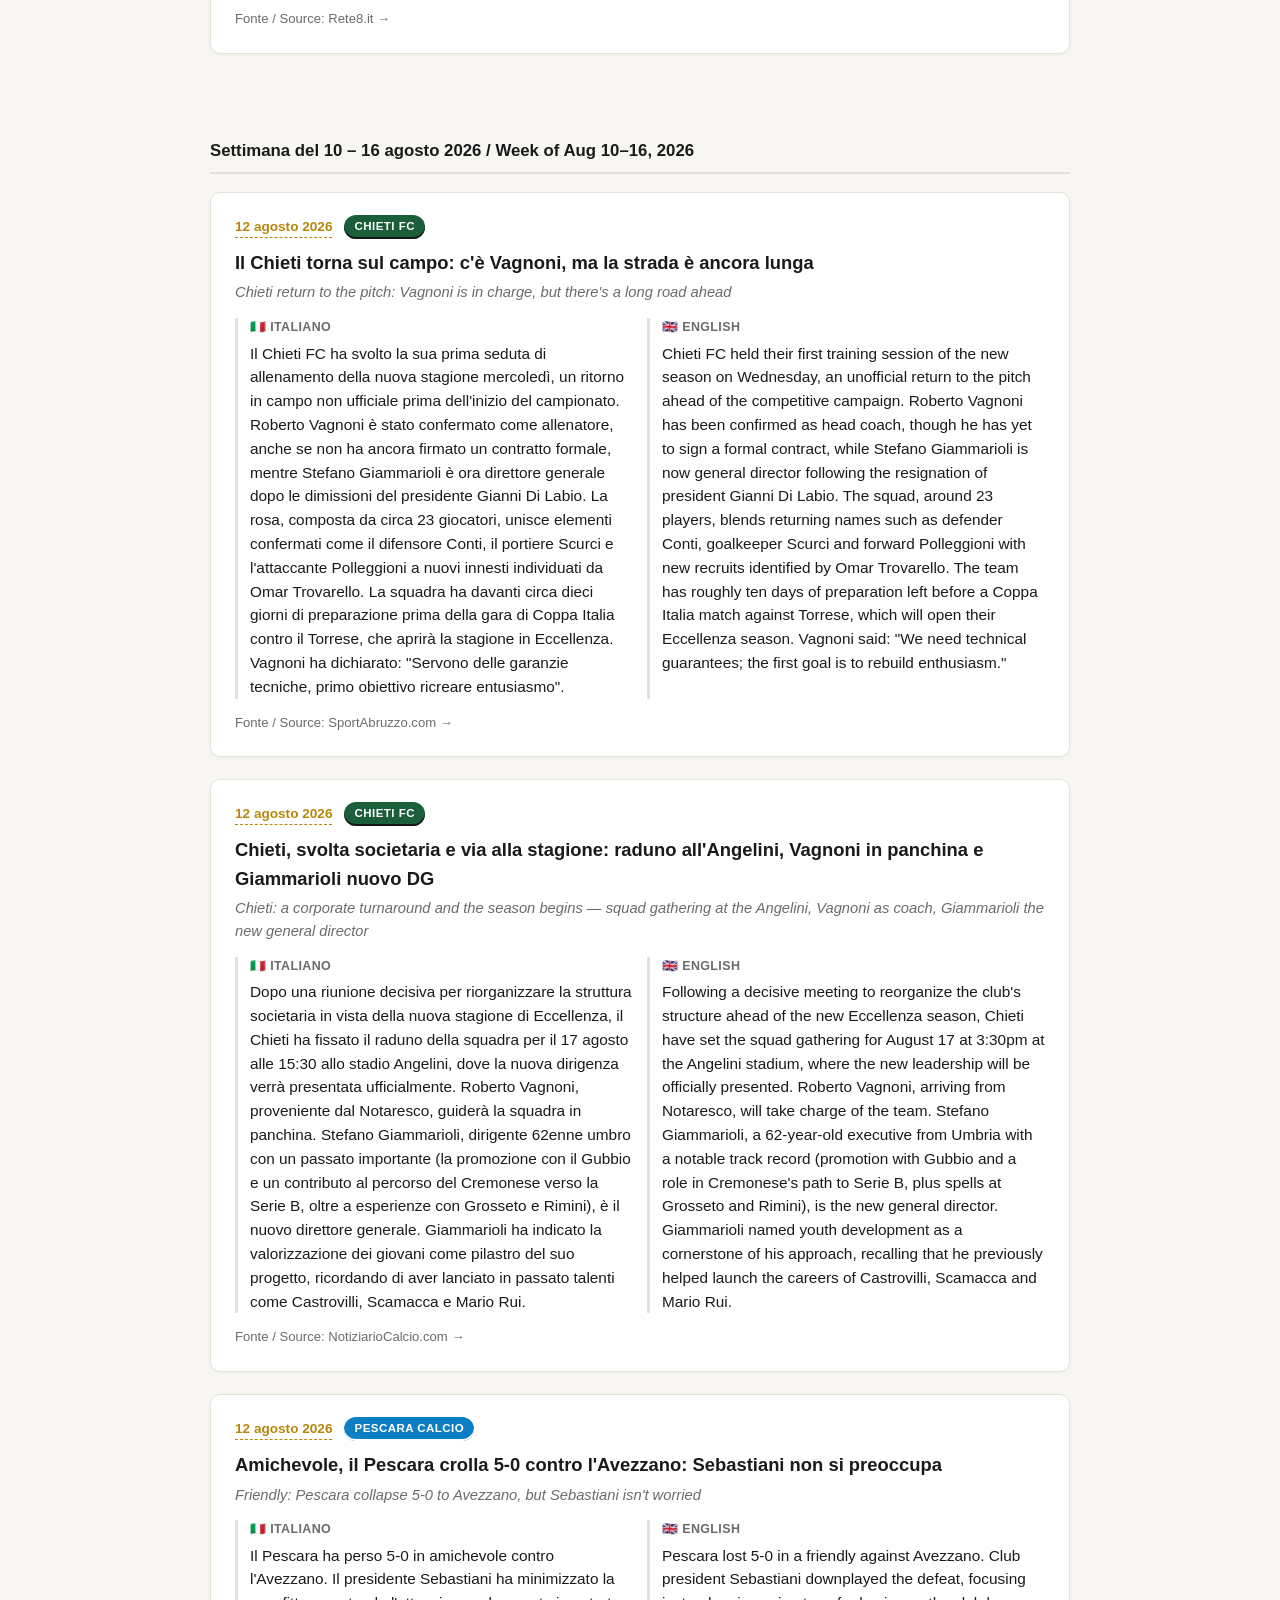
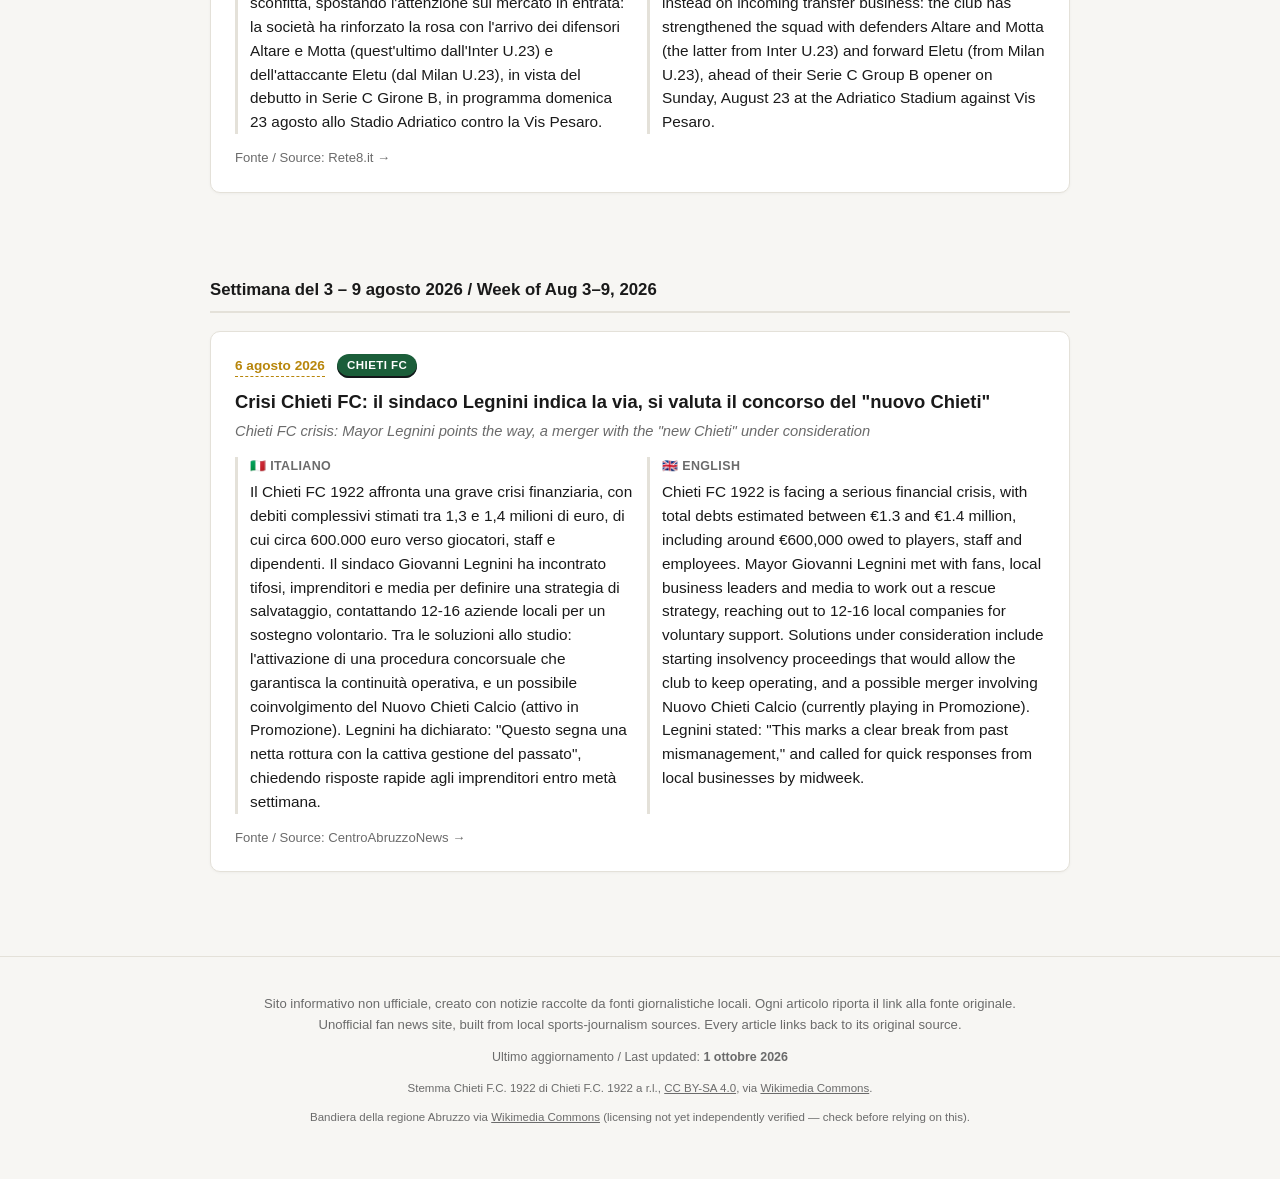
==== commit 9398815c: "Add files via upload" ====
--- a/archive.html
+++ b/archive.html
@@ -57,6 +57,104 @@
   -->
 
   <section class="archive-week">
+    <h2 class="archive-week-title">Settimana del 14 – 20 settembre 2026 / Week of Sep 14–20, 2026</h2>
+    <div class="news-feed">
+
+    <!-- CHIETI: derby Francavilla 3-1, doppietta debutto Cofini -->
+        <article class="news-card" data-team="chieti">
+          <div class="news-meta">
+            <a class="news-date" href="https://www.sportabruzzo.com/2026/09/cofini-fa-volare-il-chieti-nel-derby-di-francavilla-prima-gioia-per-i-neroverdi/" target="_blank" rel="noopener">14 settembre 2026</a>
+            <span class="team-tag team-chieti">Chieti FC</span>
+          </div>
+          <h2 class="news-title">Cofini fa volare il Chieti nel derby di Francavilla: prima gioia stagionale per i neroverdi (3-1)</h2>
+          <p class="news-title-en">Cofini fires Chieti to victory in the Francavilla derby: first win of the season (3-1)</p>
+          <div class="news-lang">
+            <div class="lang-block">
+              <span class="lang-label">🇮🇹 Italiano</span>
+              <p>Il Chieti FC 1922 ha conquistato la sua prima vittoria stagionale battendo 3-1 il Francavilla nel derby, disputato senza il pubblico neroverde per le limitazioni imposte dalla Prefettura. Protagonista assoluto Alessandro Cofini, ultimo arrivato in casa Chieti, autore di una doppietta al debutto: il vantaggio è arrivato dopo un recupero palla a centrocampo di Prieto che ha servito Cofini al 34', poi lo stesso attaccante ha raddoppiato al 64'. Il Francavilla ha accorciato le distanze con Kwaczreliszwili al 71', ma nel finale un'espulsione a Di Lallo per un fallo ha chiuso i giochi in favore dei neroverdi di Roberto Vagnoni, che tornano così al successo dopo il ko d'esordio.</p>
+            </div>
+            <div class="lang-block">
+              <span class="lang-label">🇬🇧 English</span>
+              <p>Chieti FC 1922 picked up their first win of the season, beating Francavilla 3-1 in the derby, played without the neroverdi's own supporters present because of restrictions imposed by the Prefecture. The star of the show was Alessandro Cofini, Chieti's latest signing, who scored twice on his debut: the opener came in the 34th minute after Prieto won the ball back in midfield and set him up, with Cofini doubling the lead in the 64th. Francavilla pulled one back through Kwaczreliszwili in the 71st, but a late red card for Di Lallo sealed the win for Roberto Vagnoni's neroverdi, who bounce back after their opening-day defeat.</p>
+            </div>
+          </div>
+          <a class="source-link" href="https://www.sportabruzzo.com/2026/09/cofini-fa-volare-il-chieti-nel-derby-di-francavilla-prima-gioia-per-i-neroverdi/" target="_blank" rel="noopener">Fonte / Source: SportAbruzzo.com →</a>
+        </article>
+
+    </div>
+  </section>
+
+  <section class="archive-week">
+    <h2 class="archive-week-title">Settimana del 7 – 13 settembre 2026 / Week of Sep 7–13, 2026</h2>
+    <div class="news-feed">
+
+    <!-- PESCARA: Atalanta U23-Pescara 2-1, Busce critico -->
+        <article class="news-card" data-team="pescara">
+          <div class="news-meta">
+            <a class="news-date" href="https://www.rete8.it/top-sport/serie-c-atalanta-u23-pescara-2-1-busce-i-gol-subiti-non-so-che-dire/" target="_blank" rel="noopener">12 settembre 2026</a>
+            <span class="team-tag team-pescara">Pescara Calcio</span>
+          </div>
+          <h2 class="news-title">Serie C, l'Atalanta U23 rimonta il Pescara: finisce 2-1, Buscè: "I gol subiti? Non so che dire"</h2>
+          <p class="news-title-en">Serie C: Atalanta U23 come from behind to beat Pescara 2-1, Buscè: "The goals we conceded? I don't know what to say"</p>
+          <div class="news-lang">
+            <div class="lang-block">
+              <span class="lang-label">🇮🇹 Italiano</span>
+              <p>Il Pescara è caduto 2-1 sul campo dell'Atalanta U23, allo stadio di Caravaggio, nella quarta giornata di Serie C Girone B. I biancazzurri avevano dominato il secondo tempo creando diverse occasioni e portandosi in vantaggio, salvo poi subire la rimonta orobica nel finale, complice un evidente calo di concentrazione dopo il gol. Un allenatore Antonio Buscè visibilmente amareggiato ha commentato: "Quando succedono queste cose fai fatica a capire cosa passa per la testa dei giocatori. Vai in vantaggio e poi cosa succede: i giocatori si disconnettono mentalmente, è difficile da comprendere". Una sconfitta che pesa nell'economia della classifica e che riaccende le pressioni sul tecnico e sulla squadra in vista degli impegni successivi.</p>
+            </div>
+            <div class="lang-block">
+              <span class="lang-label">🇬🇧 English</span>
+              <p>Pescara lost 2-1 away to Atalanta U23 at the Caravaggio stadium, in Serie C Group B's fourth matchday. The biancazzurri had dominated the second half, creating several chances and taking the lead, only to be pegged back and overturned by the home side late on, undone by a clear dip in concentration after going ahead. A visibly frustrated Antonio Buscè said afterward: "When these things happen, it's hard to understand what goes through the players' heads. You go a goal up, and then what happens — the players disconnect mentally, it's hard to grasp." A costly defeat that weighs on the table and turns up the pressure on the coach and squad ahead of the matches to come.</p>
+            </div>
+          </div>
+          <a class="source-link" href="https://www.rete8.it/top-sport/serie-c-atalanta-u23-pescara-2-1-busce-i-gol-subiti-non-so-che-dire/" target="_blank" rel="noopener">Fonte / Source: Rete8.it →</a>
+        </article>
+
+    <!-- CHIETI: derby Francavilla, stop vendita biglietti residenti -->
+        <article class="news-card" data-team="chieti">
+          <div class="news-meta">
+            <a class="news-date" href="https://www.sportabruzzo.com/2026/09/francavilla-chieti-derby-con-limitazione-stop-vendita-tagliandi-in-diversi-comuni-ecco-quali/" target="_blank" rel="noopener">10 settembre 2026</a>
+            <span class="team-tag team-chieti">Chieti FC</span>
+          </div>
+          <h2 class="news-title">Derby Francavilla-Chieti, stop alla vendita dei biglietti per i residenti in diversi comuni</h2>
+          <p class="news-title-en">Francavilla-Chieti derby: ticket sales barred for residents of several nearby towns</p>
+          <div class="news-lang">
+            <div class="lang-block">
+              <span class="lang-label">🇮🇹 Italiano</span>
+              <p>Domenica lo stadio Acerra Cerullo di Francavilla al Mare ospiterà il derby di Eccellenza tra Francavilla e Chieti, valido per la seconda giornata di campionato. La Prefettura di Chieti ha emesso il decreto n. 87041 del 9 settembre 2026 che vieta la vendita di biglietti ai residenti di Chieti, San Giovanni Teatino, Torrevecchia Teatina, Ripa Teatina, Villamagna, Bucchianico, Miglianico, Cepagatti e Manoppello, "a tutela dell'ordine e della sicurezza pubblica". La società Francavilla ha dichiarato: "La misura è stata adottata per salvaguardare l'ordine e la sicurezza pubblica. Chiediamo a tutti di prenderne atto affinché la partita si svolga regolarmente e in un clima di correttezza". I neroverdi di Roberto Vagnoni arrivano all'appuntamento dopo la sconfitta d'esordio per 0-1 col San Giovanni Teatino, a caccia della prima vittoria stagionale.</p>
+            </div>
+            <div class="lang-block">
+              <span class="lang-label">🇬🇧 English</span>
+              <p>On Sunday, the Acerra Cerullo stadium in Francavilla al Mare hosts the Eccellenza derby between Francavilla and Chieti, the season's second matchday. The Chieti Prefecture issued decree no. 87041 on September 9, 2026, barring ticket sales to residents of Chieti, San Giovanni Teatino, Torrevecchia Teatina, Ripa Teatina, Villamagna, Bucchianico, Miglianico, Cepagatti and Manoppello, "to protect public order and security." Francavilla's club said in a statement: "The measure was adopted to safeguard public order and security. We ask everyone to take note so the match can proceed normally and fairly." Roberto Vagnoni's neroverdi head into the match off the back of their 1-0 opening-day loss to San Giovanni Teatino, looking for their first win of the season.</p>
+            </div>
+          </div>
+          <a class="source-link" href="https://www.sportabruzzo.com/2026/09/francavilla-chieti-derby-con-limitazione-stop-vendita-tagliandi-in-diversi-comuni-ecco-quali/" target="_blank" rel="noopener">Fonte / Source: SportAbruzzo.com →</a>
+        </article>
+
+    <!-- PESCARA: recuperi Motta Parigi D'Ausilio per Atalanta U23, azionariato popolare -->
+        <article class="news-card" data-team="pescara">
+          <div class="news-meta">
+            <a class="news-date" href="https://www.rete8.it/pescara-calcio/il-pescara-recupera-i-pezzi-per-la-trasferta-con-latalanta-u23-sviluppi-sullazionariato-popolare/" target="_blank" rel="noopener">10 settembre 2026</a>
+            <span class="team-tag team-pescara">Pescara Calcio</span>
+          </div>
+          <h2 class="news-title">Pescara, recuperati Motta, Parigi e D'Ausilio per l'Atalanta U23: prosegue il dialogo sull'azionariato popolare</h2>
+          <p class="news-title-en">Pescara: Motta, Parigi and D'Ausilio back in training for the Atalanta U23 trip; talks continue on the fan-shareholding plan</p>
+          <div class="news-lang">
+            <div class="lang-block">
+              <span class="lang-label">🇮🇹 Italiano</span>
+              <p>In vista della trasferta di sabato alle ore 15:00 sul campo dell'Atalanta U23, allo stadio di Caravaggio, quarta giornata di Serie C Girone B, il Pescara ha recuperato Motta, Giacomo Parigi e Michele D'Ausilio, tornati ad allenarsi in gruppo, mentre Andrea Merola e Nicolas Altare proseguono il lavoro a pieno regime. Restano invece fuori Gaetano Letizia (infortunio al polpaccio), Vincenzo Fiorillo (elongazione) e Victor Eletu (problema al menisco), che dovrebbero rientrare tra circa due settimane; Filippo Pellacani sconta la seconda delle tre giornate di squalifica. In vista della gara, mister Antonio Buscè valuta il possibile ritorno di Merola sulla fascia destra accanto a Parigi e a uno tra D'Ausilio, Meazzi e Vitali, mentre la difesa sembra orientata su Donati, Capellini, Nardin e Motta, con Enis Ujkaj favorito su Ivan Saio tra i pali. Parallelamente prosegue anche il dialogo societario: l'Associazione Pescara Biancazzurra ha annunciato un incontro diretto con la dirigenza biancazzurra per discutere il progetto di azionariato popolare, definendolo "un passaggio fondamentale nel percorso intrapreso" per trasformare le proposte in iniziative condivise e concrete.</p>
+            </div>
+            <div class="lang-block">
+              <span class="lang-label">🇬🇧 English</span>
+              <p>Ahead of Saturday's 3:00pm trip to face Atalanta U23 at the Caravaggio stadium, in Serie C Group B's fourth matchday, Pescara have gotten Motta, Giacomo Parigi and Michele D'Ausilio back in full training, while Andrea Merola and Nicolas Altare continue working at full intensity. Still sidelined are Gaetano Letizia (calf strain), Vincenzo Fiorillo (muscle strain) and Victor Eletu (meniscus issue), all expected back in around two weeks; Filippo Pellacani, meanwhile, serves the second of his three-match suspension. Looking ahead to the match, head coach Antonio Buscè is considering bringing Merola back on the right flank alongside Parigi and one of D'Ausilio, Meazzi or Vitali, while the back line looks set to be Donati, Capellini, Nardin and Motta, with Enis Ujkaj favored over Ivan Saio in goal. On the boardroom side, talks continue too: the Associazione Pescara Biancazzurra has announced a direct meeting with club leadership to discuss the fan-shareholding project, calling it "a fundamental step in the process we've undertaken" toward turning proposals into concrete, shared initiatives.</p>
+            </div>
+          </div>
+          <a class="source-link" href="https://www.rete8.it/pescara-calcio/il-pescara-recupera-i-pezzi-per-la-trasferta-con-latalanta-u23-sviluppi-sullazionariato-popolare/" target="_blank" rel="noopener">Fonte / Source: Rete8.it →</a>
+        </article>
+
+    </div>
+  </section>
+
+  <section class="archive-week">
     <h2 class="archive-week-title">Settimana del 31 agosto – 6 settembre 2026 / Week of Aug 31 – Sep 6, 2026</h2>
     <div class="news-feed">
 
@@ -454,7 +552,7 @@
   <div class="container">
     <p>Sito informativo non ufficiale, creato con notizie raccolte da fonti giornalistiche locali. Ogni articolo riporta il link alla fonte originale.<br>
     Unofficial fan news site, built from local sports-journalism sources. Every article links back to its original source.</p>
-    <p class="footer-updated">Ultimo aggiornamento / Last updated: <strong>24 settembre 2026</strong></p>
+    <p class="footer-updated">Ultimo aggiornamento / Last updated: <strong>1 ottobre 2026</strong></p>
     <p class="footer-credit">Stemma Chieti F.C. 1922 di Chieti F.C. 1922 a r.l., <a href="https://creativecommons.org/licenses/by-sa/4.0/" target="_blank" rel="noopener">CC BY-SA 4.0</a>, via <a href="https://commons.wikimedia.org/wiki/File:Chietifc1922.png" target="_blank" rel="noopener">Wikimedia Commons</a>.</p>
     <p class="footer-credit">Bandiera della regione Abruzzo via <a href="https://commons.wikimedia.org/wiki/File:Flag_of_Abruzzo.svg" target="_blank" rel="noopener">Wikimedia Commons</a> (licensing not yet independently verified — check before relying on this).</p>
   </div>
